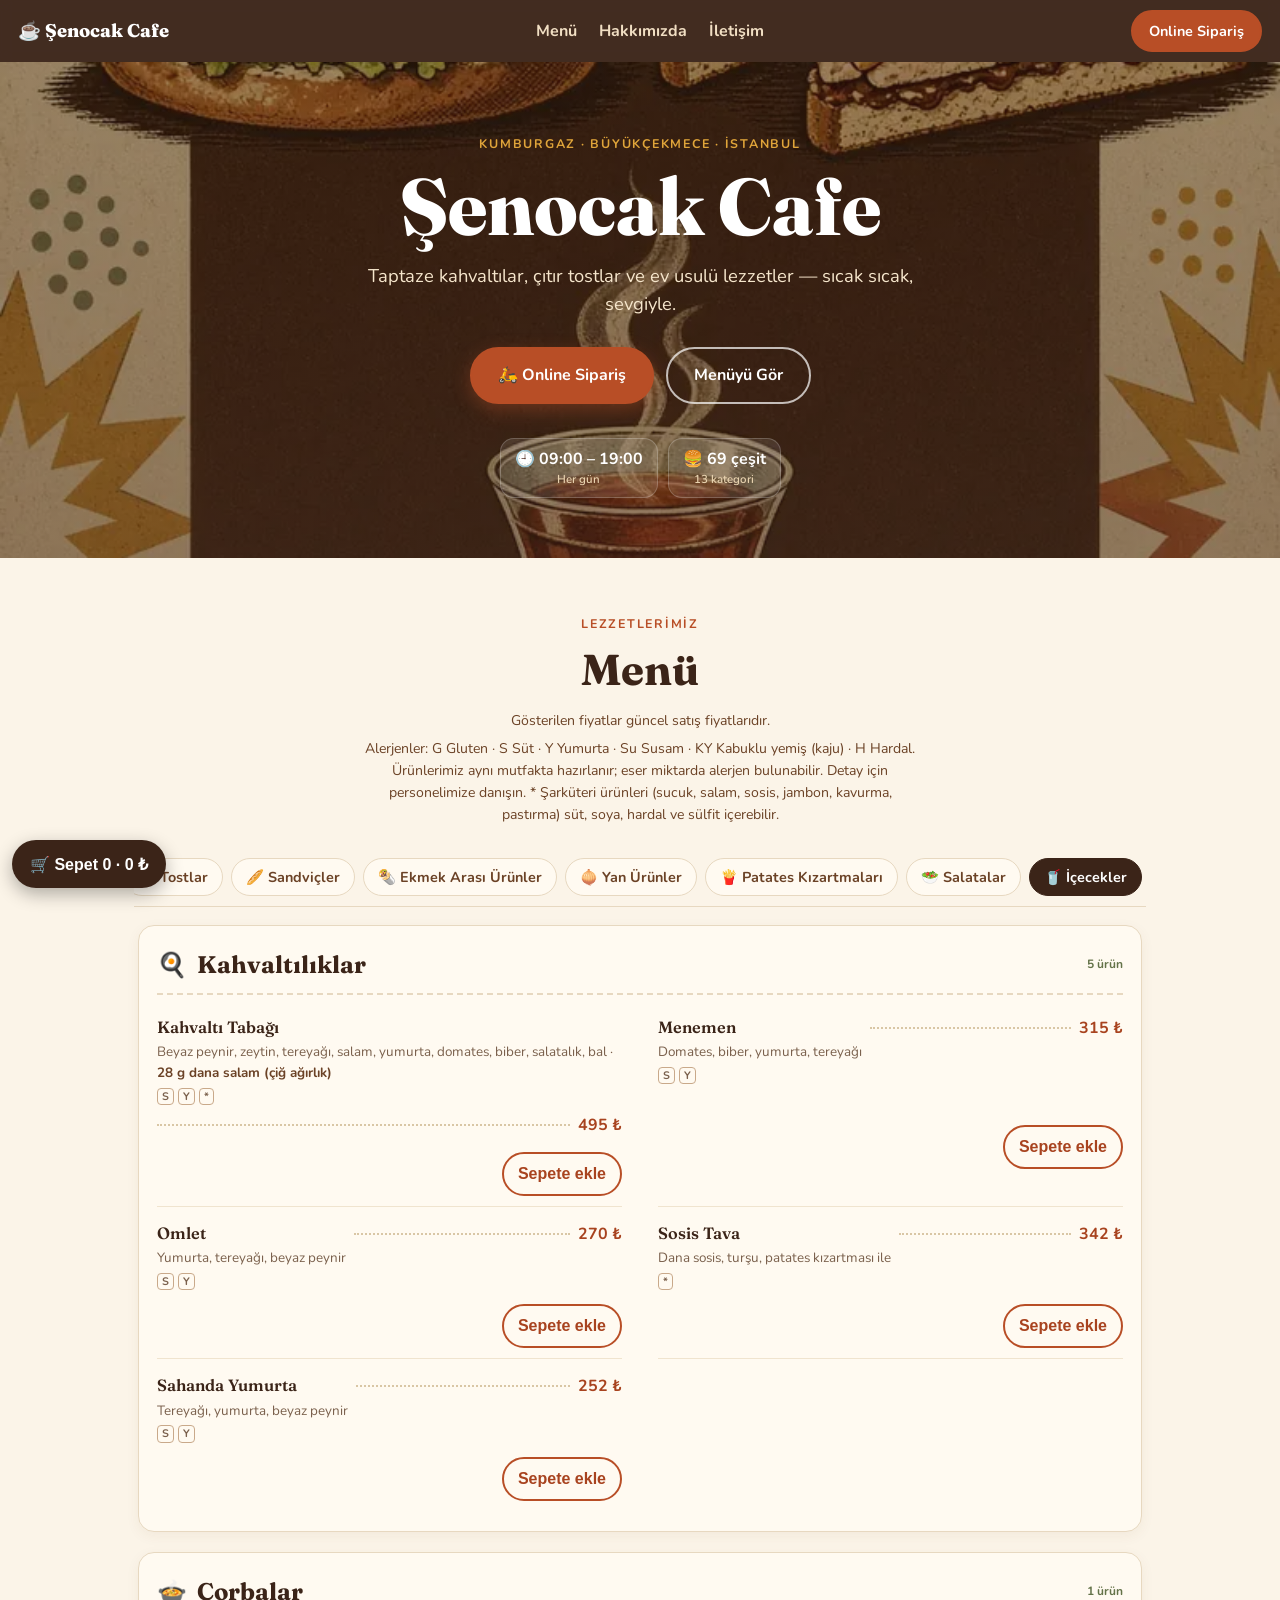
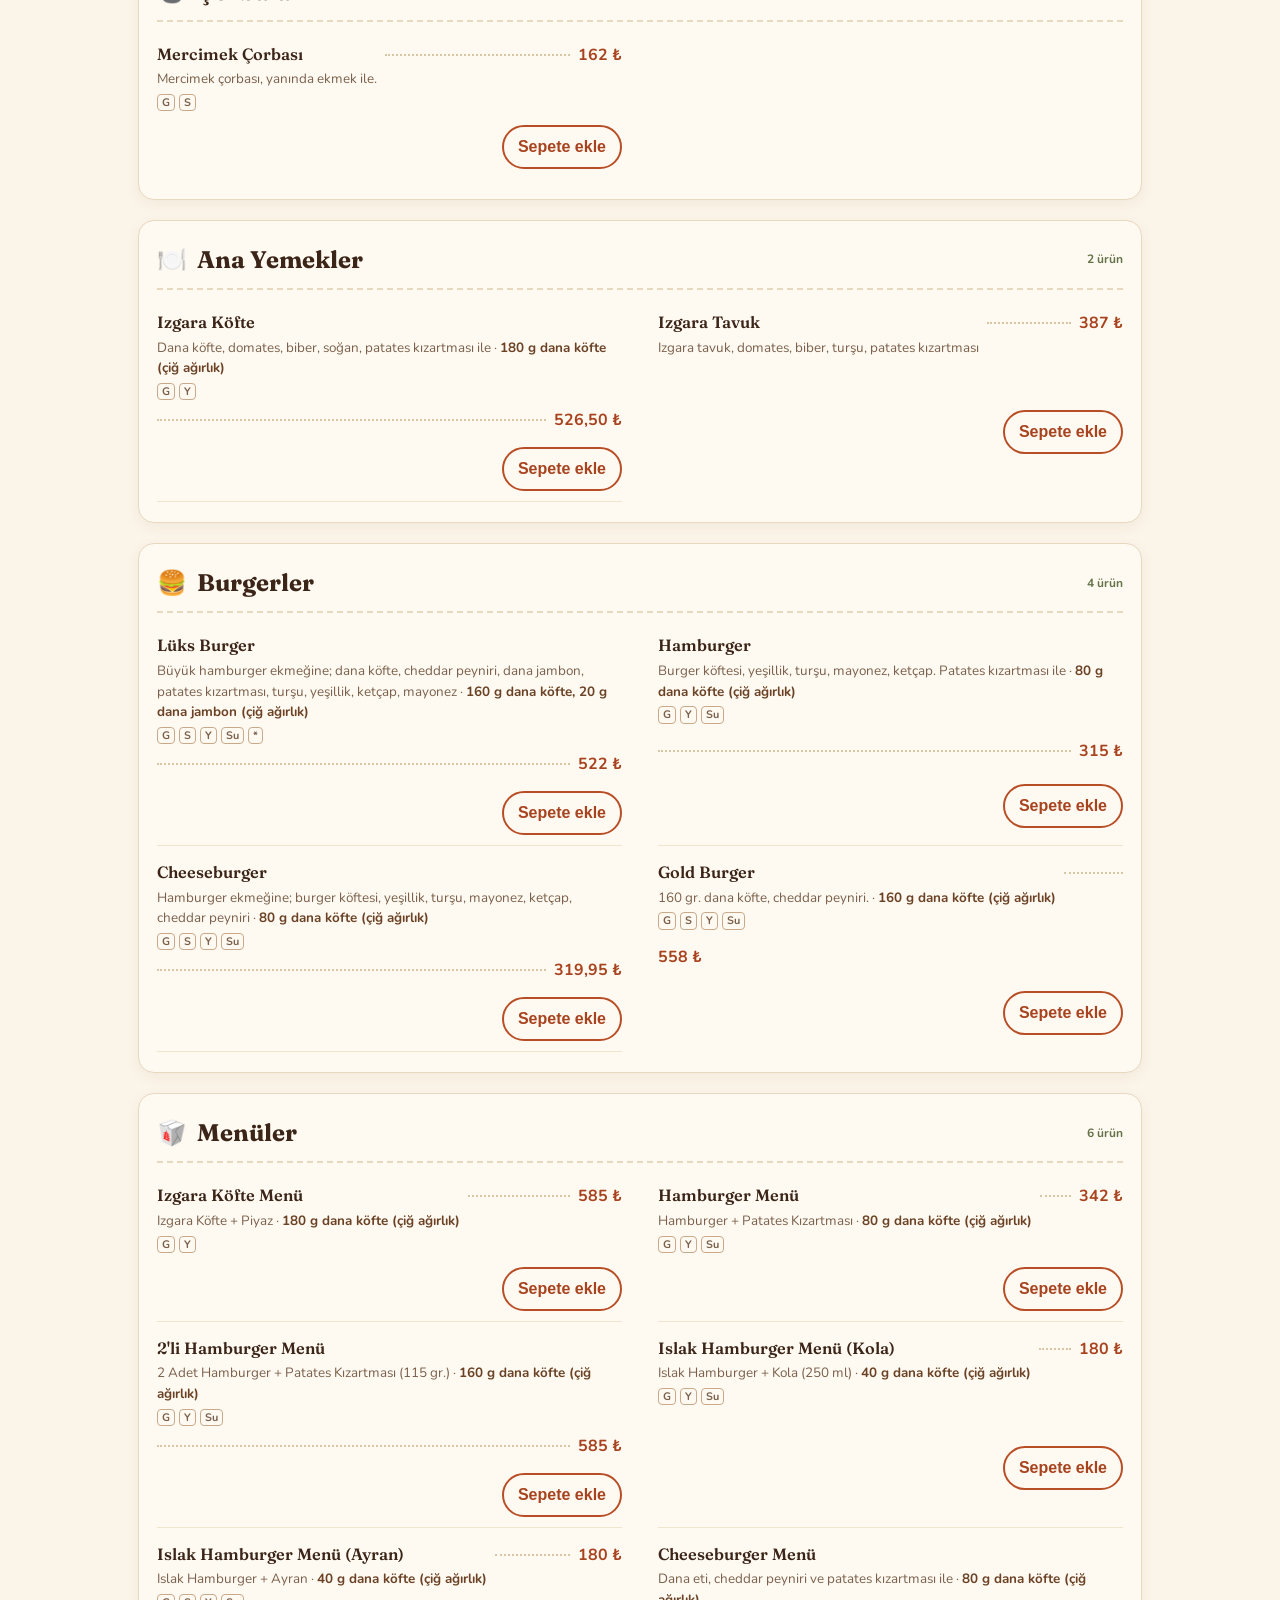
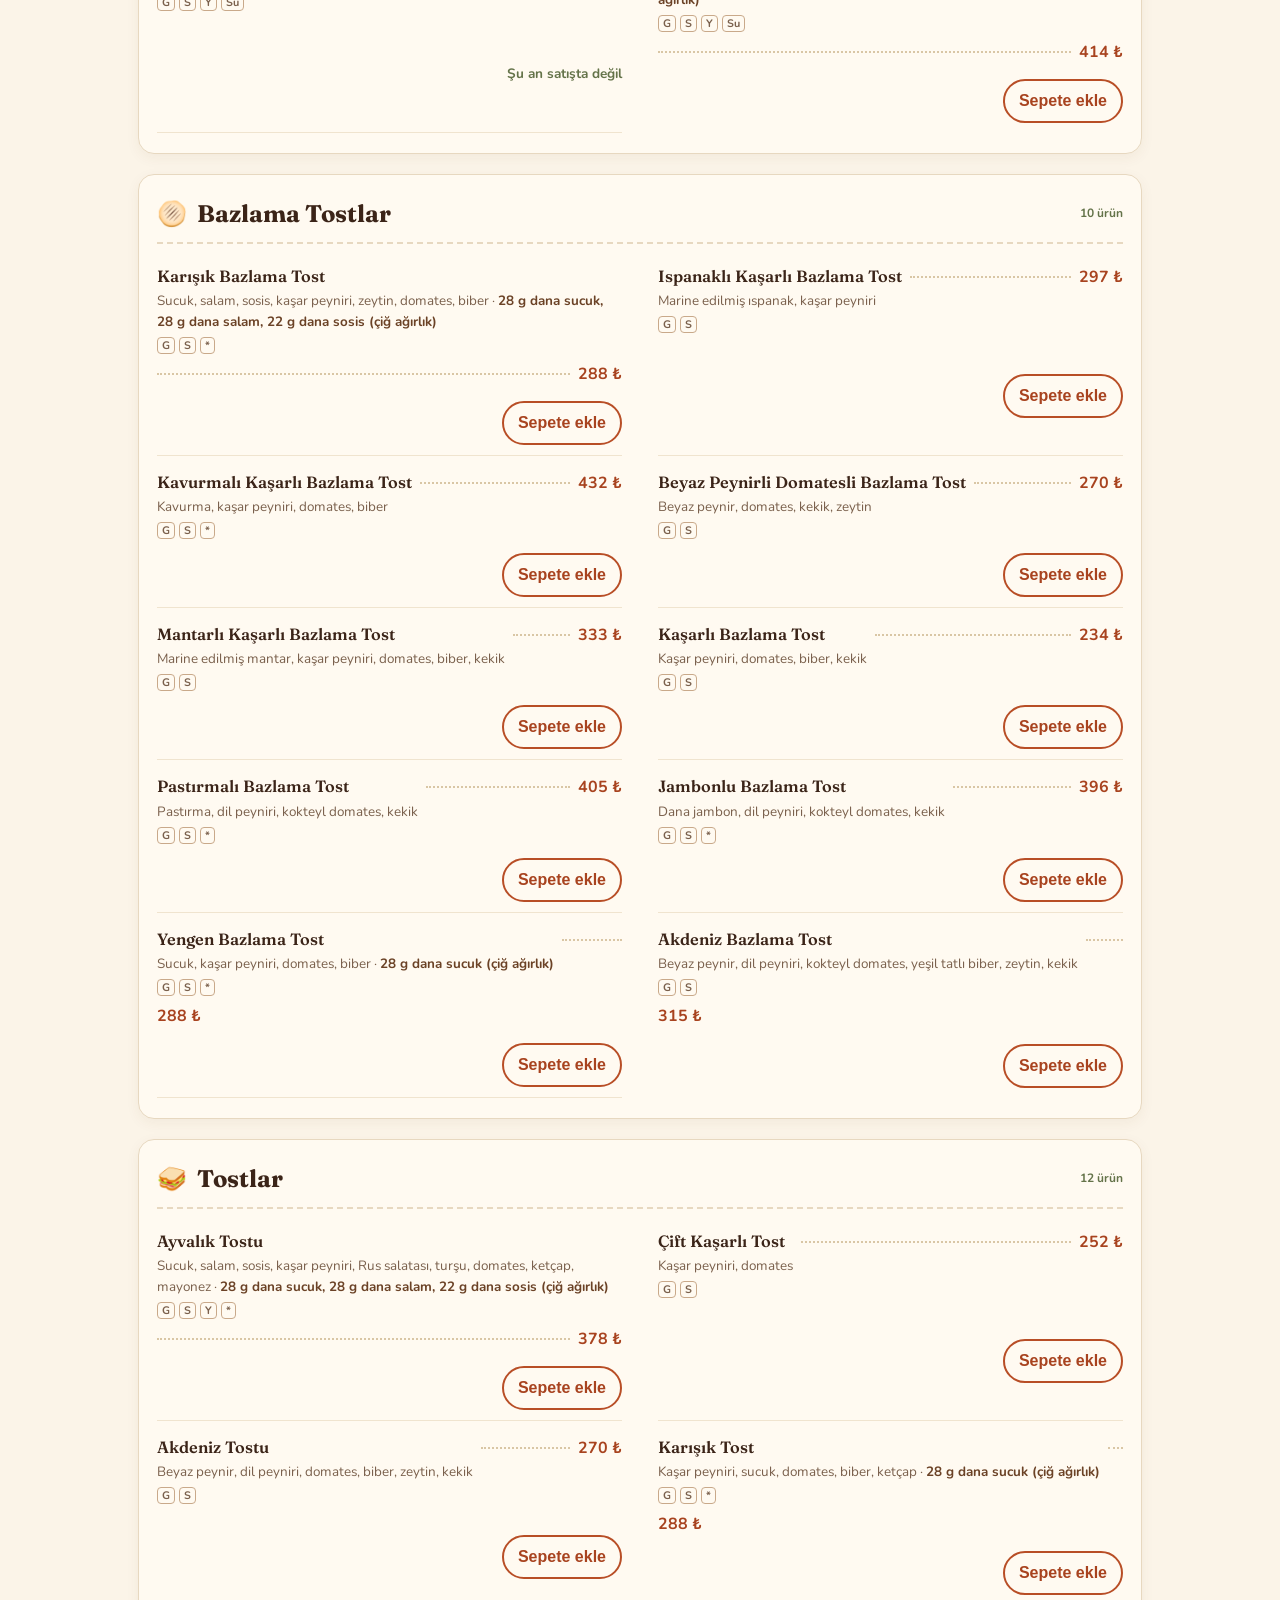
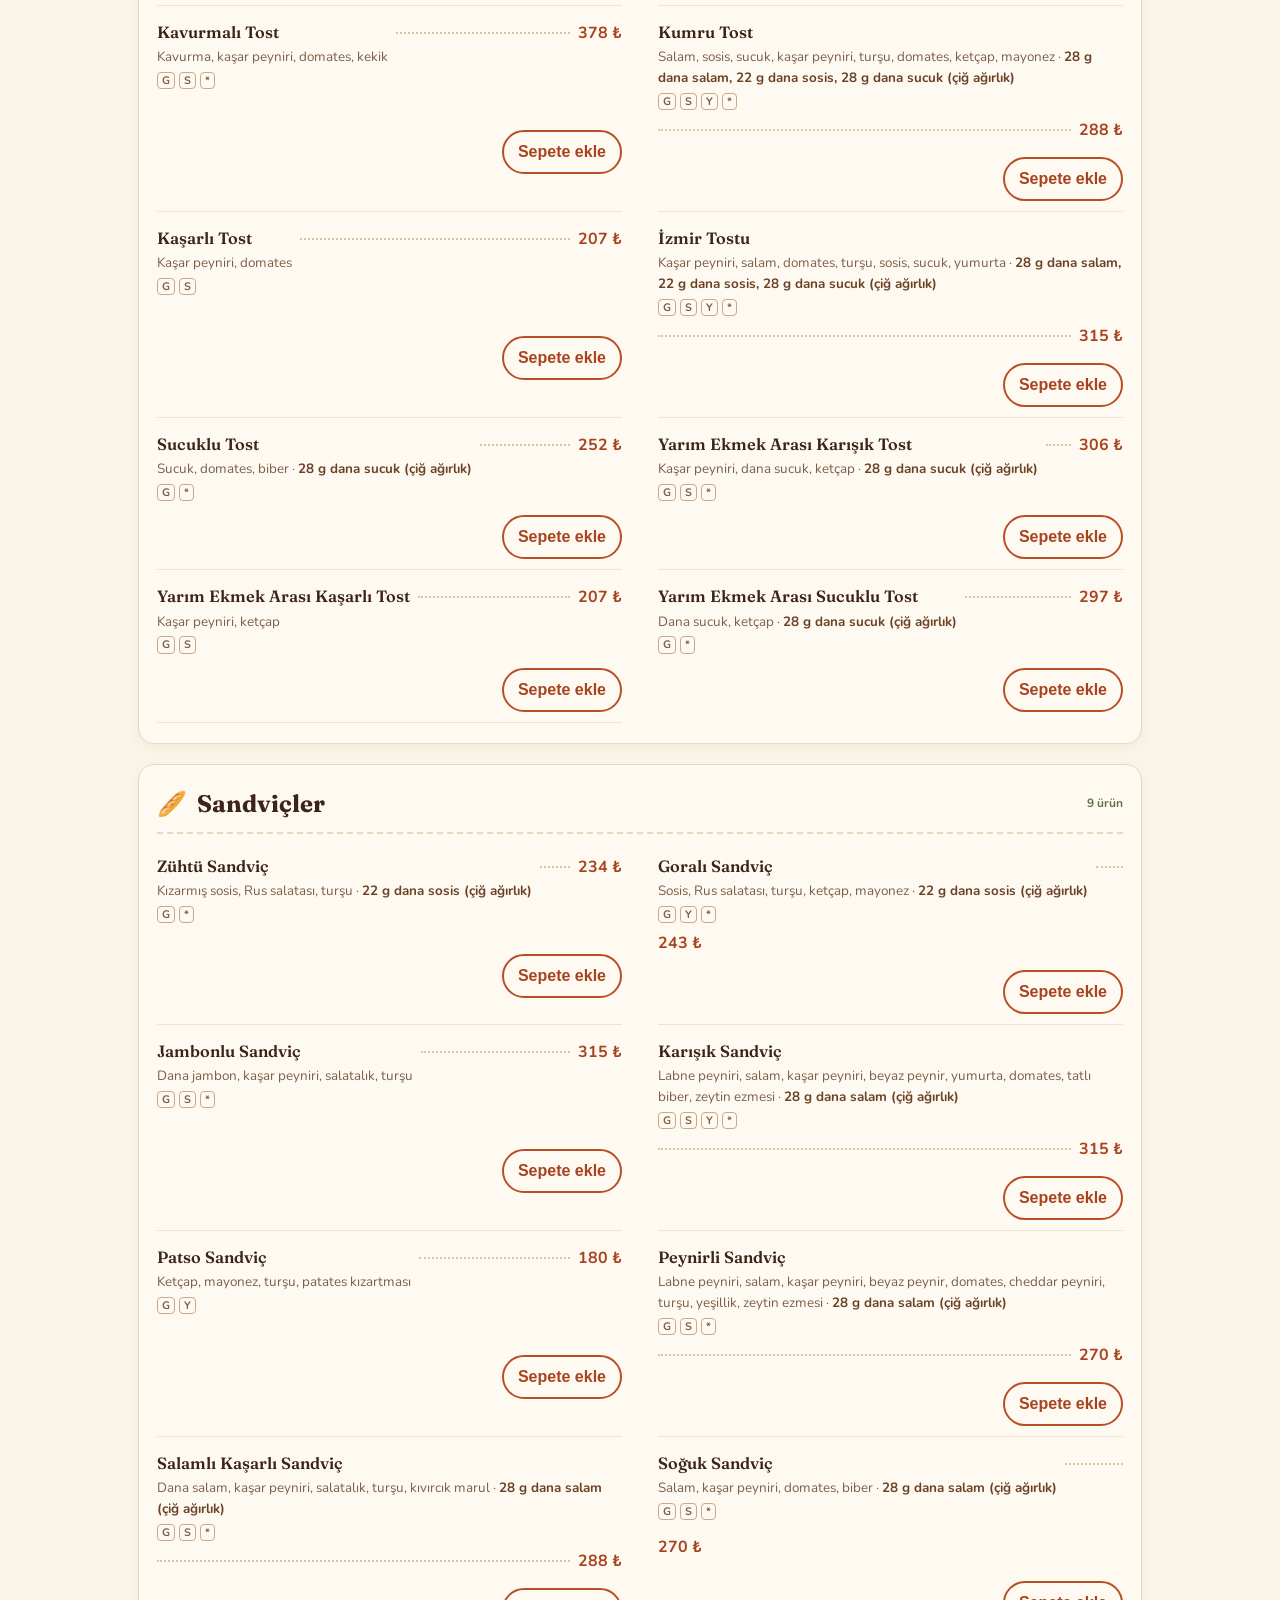
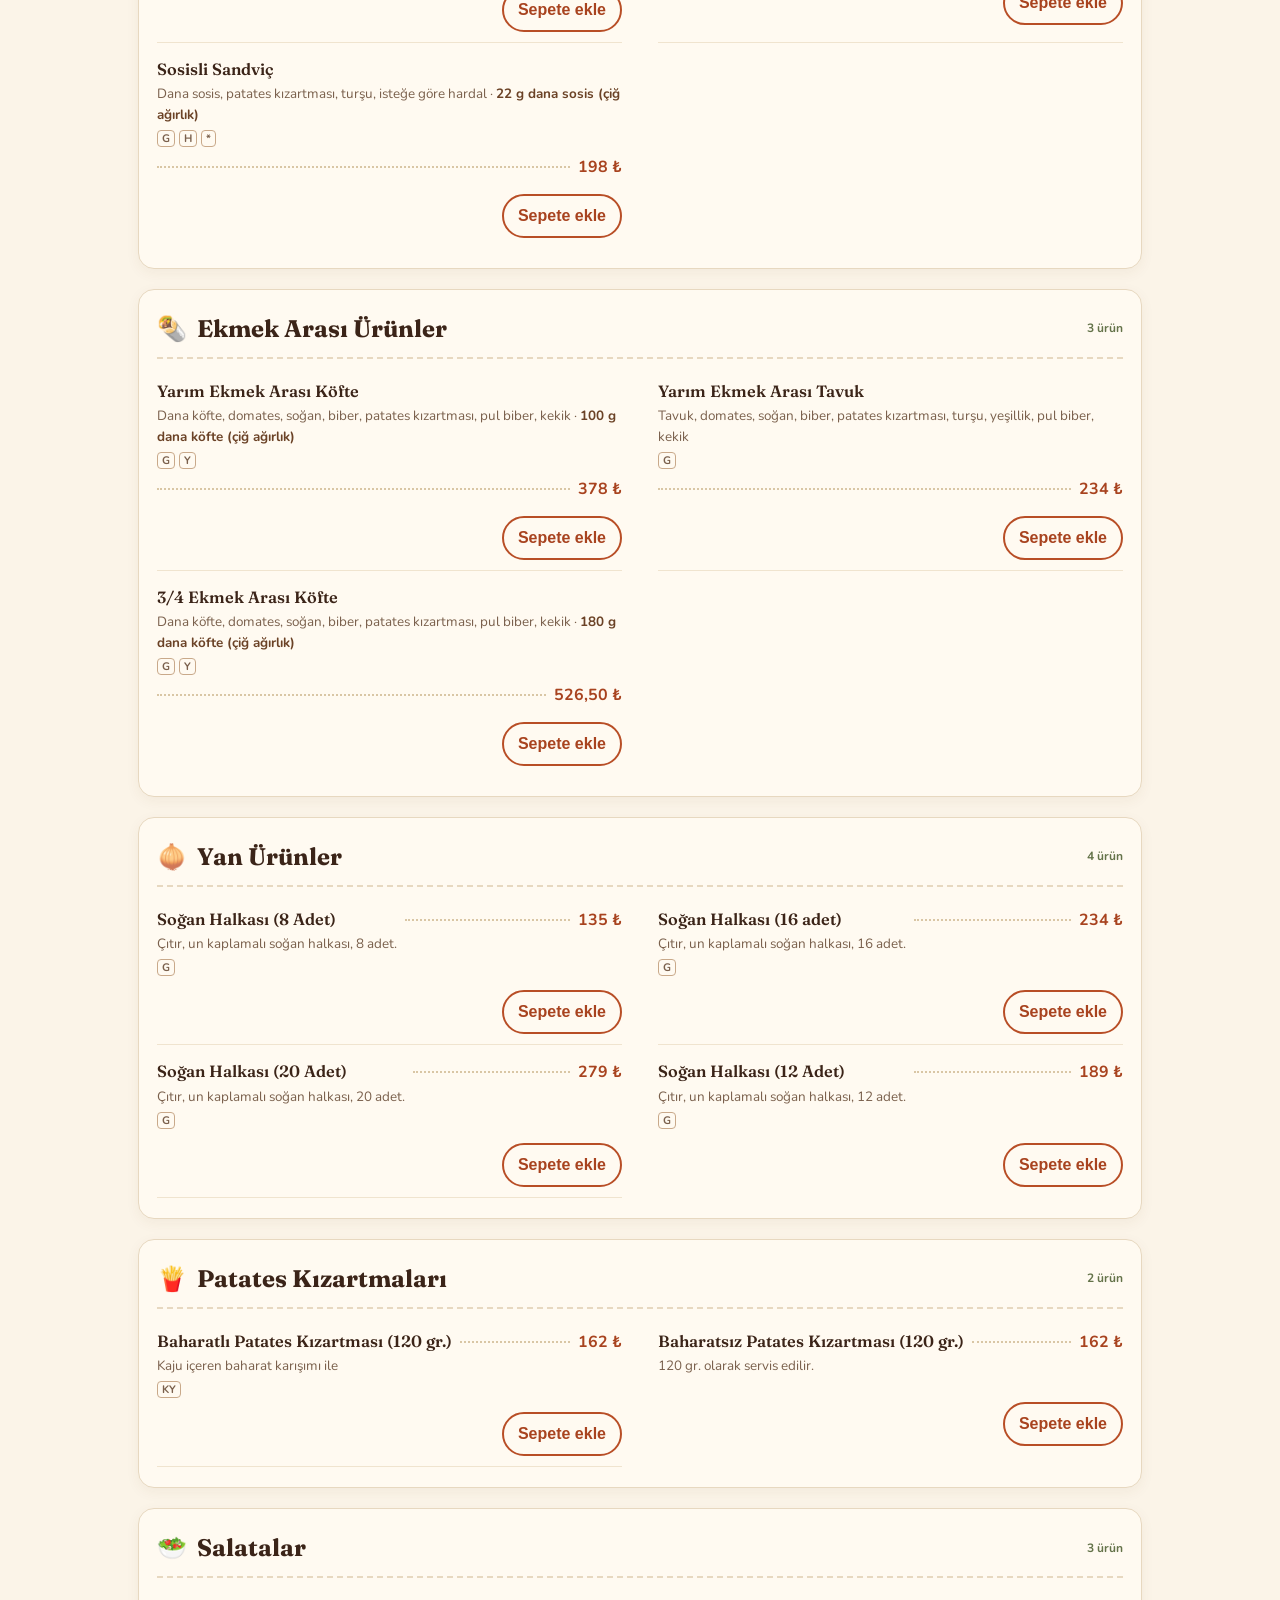
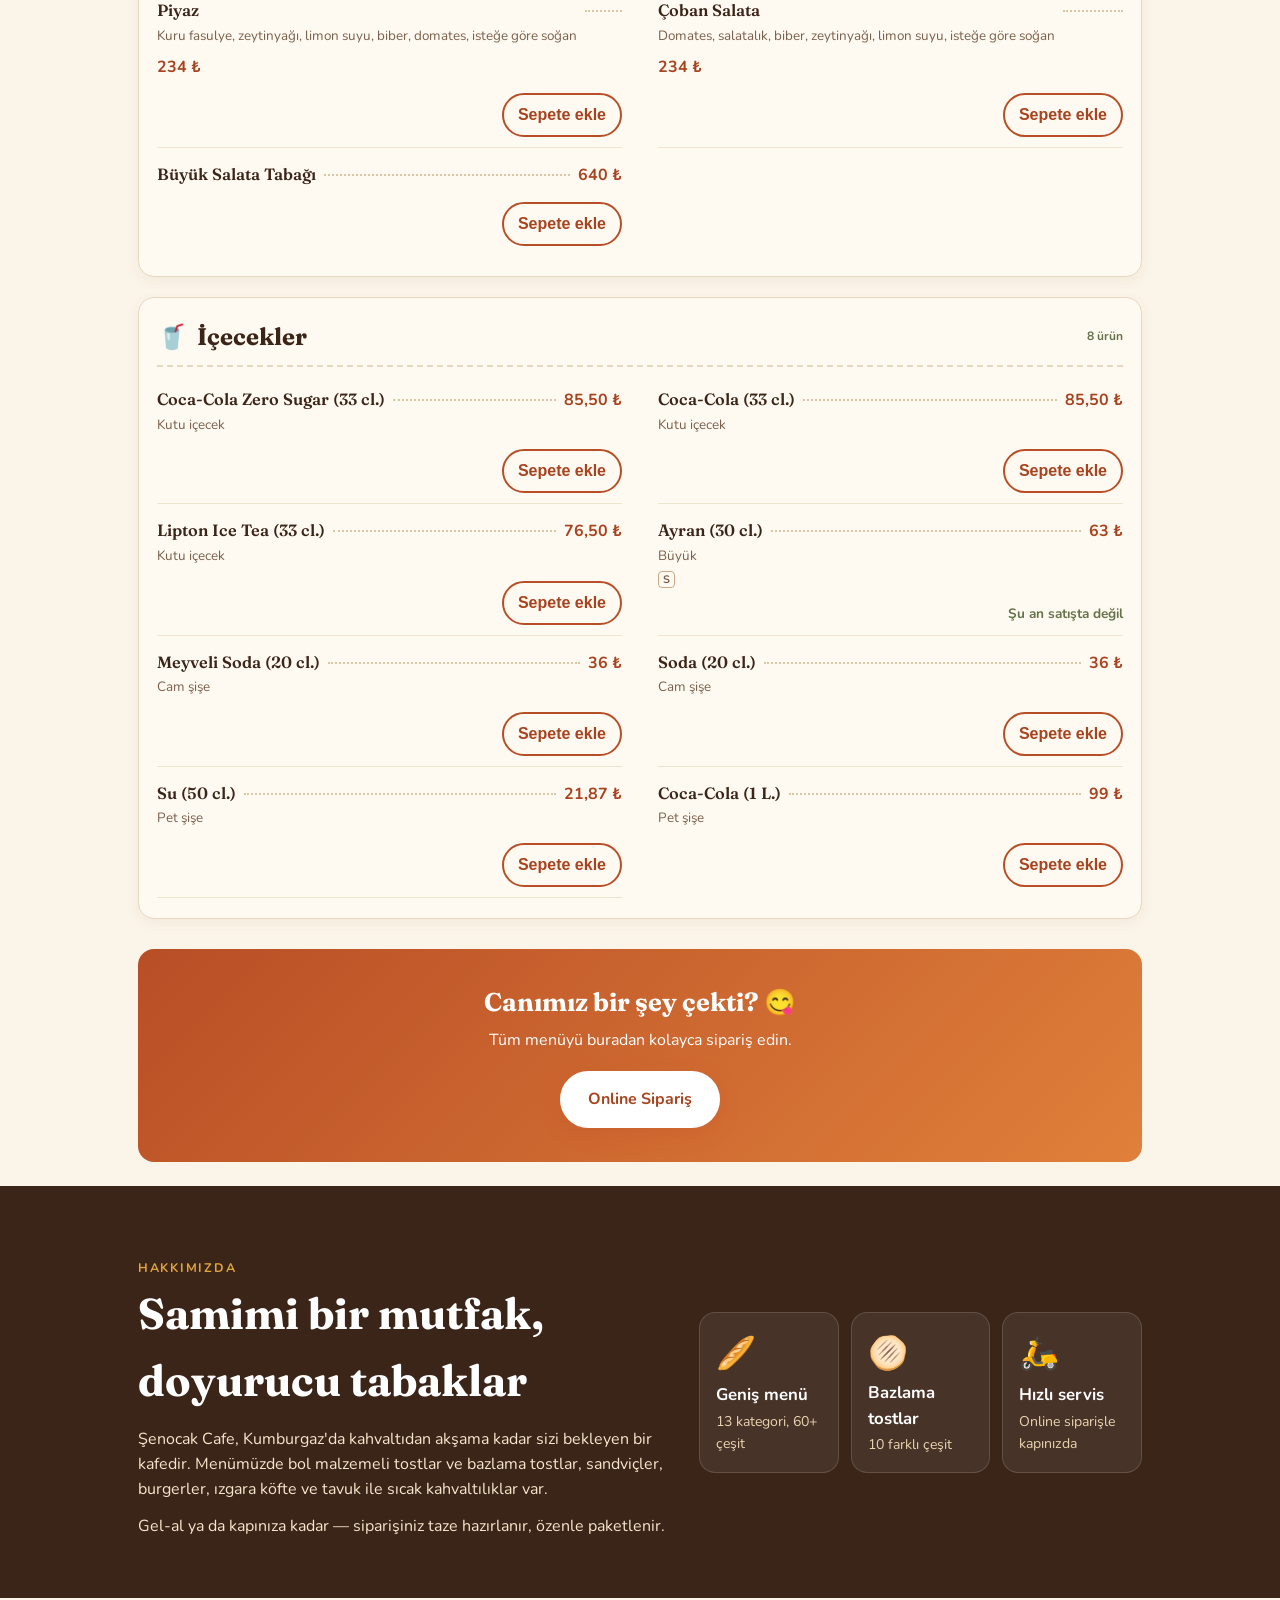
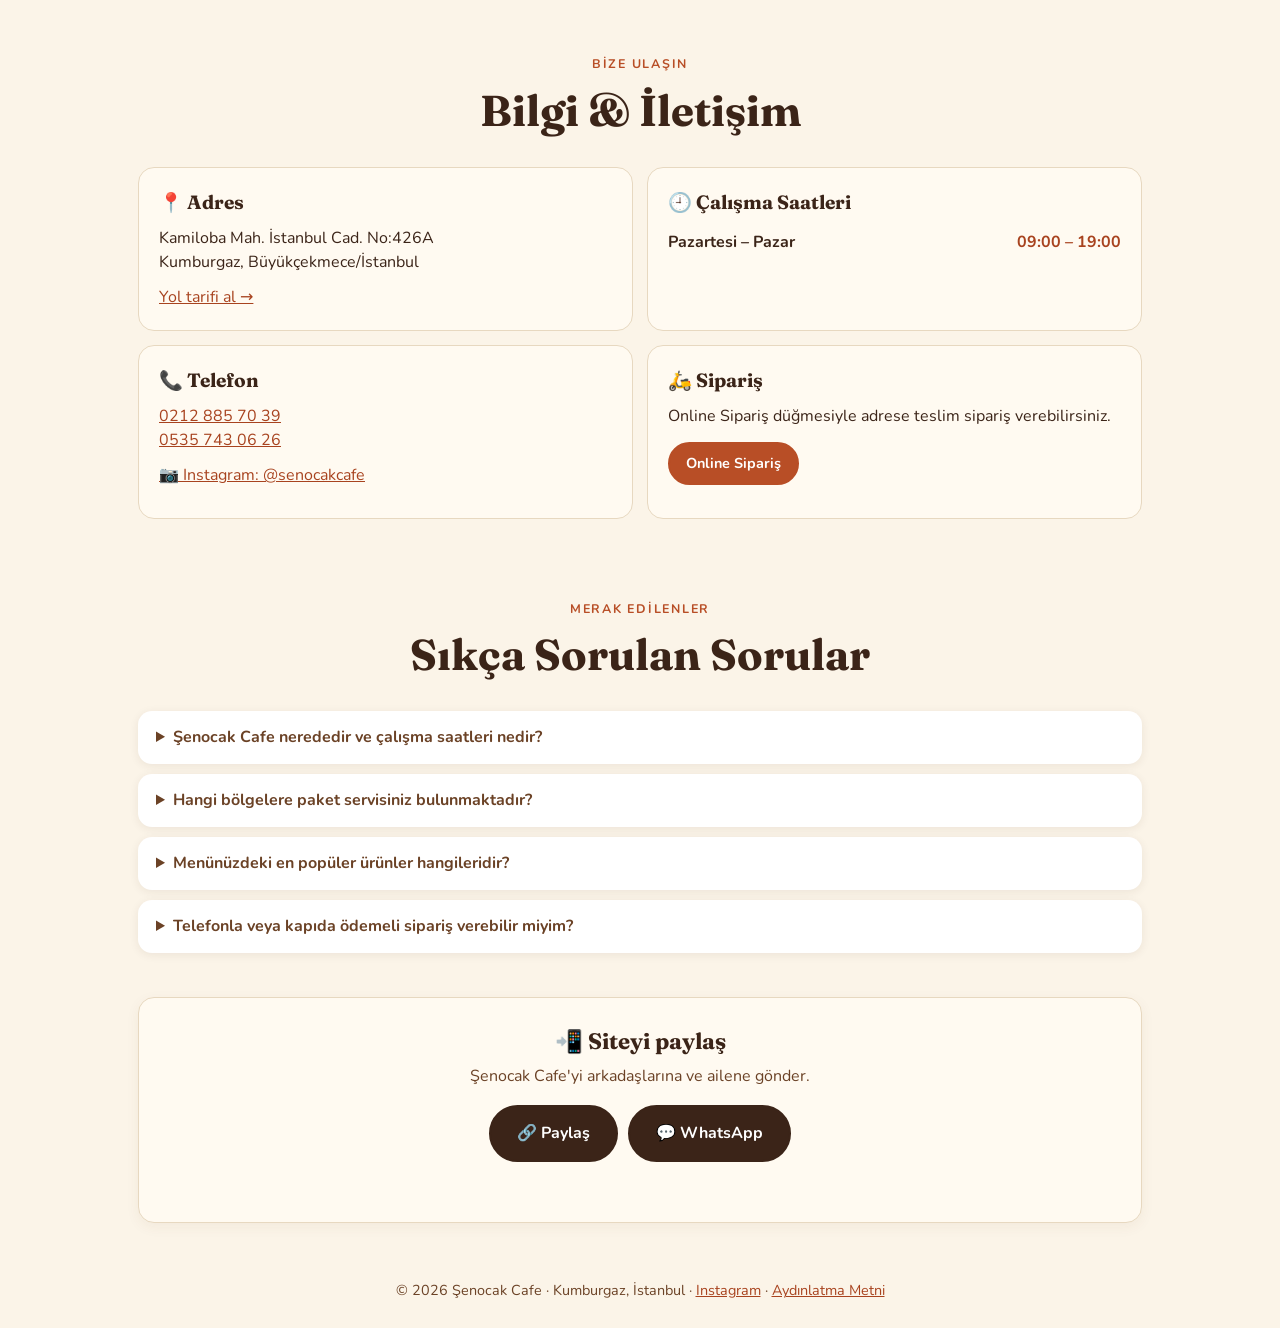
==== index.html @ b7bb3a24 "Yemeksepeti puan rozeti ve sameAs linki kaldırıldı; fiyat notu platformsuz" ====
<!DOCTYPE html>
<html lang="tr">
<head>
<meta charset="UTF-8">
<meta name="viewport" content="width=device-width, initial-scale=1">
<title>Şenocak Cafe Kumburgaz | Kahvaltı, Tost, Burger – Büyükçekmece Menü &amp; Online Sipariş</title>
<meta name="description" content="Kumburgaz Büyükçekmece'de Şenocak Cafe: kahvaltı tabağı, bazlama tost, sandviç, burger ve salata. Her gün 09:00–19:00 açık. Menü ve online sipariş.">
<meta name="google-site-verification" content="JYByS3zKo803KtTNzJJQ40RDBWVucSIN6p46kFi9T7c" />
<link rel="canonical" href="https://senocakcafe.com/">
<meta name="theme-color" content="#3b2418">
<meta name="robots" content="index,follow,max-image-preview:large">
<meta property="og:type" content="website">
<meta property="og:locale" content="tr_TR">
<meta property="og:site_name" content="Şenocak Cafe">
<meta property="og:title" content="Şenocak Cafe Kumburgaz | Bazlama Tost &amp; Kahvaltı">
<meta property="og:description" content="Kumburgaz'ın en lezzetli bazlama tostları, kahvaltı ve burger çeşitleri Şenocak Cafe'de!">
<meta property="og:url" content="https://senocakcafe.com/">
<meta property="og:image" content="https://senocakcafe.com/assets/og-image-retro.jpg">
<meta property="og:image:width" content="1200">
<meta property="og:image:height" content="630">
<meta property="og:image:alt" content="Şenocak Cafe • Kumburgaz">
<meta name="twitter:card" content="summary_large_image">
<meta name="twitter:image" content="https://senocakcafe.com/assets/og-image-retro.jpg">
<link rel="preload" as="image" href="assets/hero-mobil.webp?v=20261030b" media="(max-width: 700px)" fetchpriority="high">
<link rel="preload" as="image" href="assets/hero-masaustu.webp?v=20261030b" media="(min-width: 701px)" fetchpriority="high">
<link rel="icon" href="data:image/svg+xml,%3Csvg xmlns='http://www.w3.org/2000/svg' viewBox='0 0 100 100'%3E%3Ctext y='.9em' font-size='90'%3E%E2%98%95%3C/text%3E%3C/svg%3E">
<link rel="icon" type="image/png" sizes="32x32" href="assets/favicon-32.png">
<link rel="apple-touch-icon" href="assets/apple-touch-icon.png">
<script type="application/ld+json">
{
 "@context": "https://schema.org",
 "@type": "Restaurant",
 "@id": "https://senocakcafe.com",
 "name": "Şenocak Cafe",
 "url": "https://senocakcafe.com",
 "description": "Kumburgaz, Büyükçekmece'de kahvaltı, tost, sandviç, burger ve ev usulü lezzetler sunan kafe.",
 "telephone": "+902128857039",
 "priceRange": "₺₺",
 "servesCuisine": [
  "Türk Mutfağı",
  "Kahvaltı",
  "Tost",
  "Fast Food",
  "Burger"
 ],
 "address": {
  "@type": "PostalAddress",
  "streetAddress": "Kamiloba Mah. İstanbul Cad. No:426A",
  "addressLocality": "Kumburgaz, Büyükçekmece",
  "addressRegion": "İstanbul",
  "postalCode": "34530",
  "addressCountry": "TR"
 },
 "geo": {
  "@type": "GeoCoordinates",
  "latitude": 41.03898,
  "longitude": 28.430606
 },
 "openingHoursSpecification": [
  {
   "@type": "OpeningHoursSpecification",
   "dayOfWeek": [
    "Monday",
    "Tuesday",
    "Wednesday",
    "Thursday",
    "Friday",
    "Saturday",
    "Sunday"
   ],
   "opens": "09:00",
   "closes": "19:00"
  }
 ],
 "hasMenu": "https://senocakcafe.com/#menu",
 "acceptsReservations": false,
 "currenciesAccepted": "TRY",
 "sameAs": [
  "https://www.instagram.com/senocakcafe/",
  "https://www.google.com/maps?cid=5392134513726751997"
 ],
 "potentialAction": {
  "@type": "OrderAction",
  "target": {
   "@type": "EntryPoint",
   "urlTemplate": "https://senocakcafe.com/#sepet",
   "actionPlatform": [
    "http://schema.org/DesktopWebPlatform",
    "http://schema.org/MobileWebPlatform"
   ]
  },
  "deliveryMethod": [
   "http://purl.org/goodrelations/v1#DeliveryModeOwnFleet"
  ]
 }
}
</script>
<script type="application/ld+json">
{
 "@context": "https://schema.org",
 "@type": "FAQPage",
 "mainEntity": [
  {
   "@type": "Question",
   "name": "Şenocak Cafe nerededir ve çalışma saatleri nedir?",
   "acceptedAnswer": {
    "@type": "Answer",
    "text": "Kafemiz Kamiloba Mah. İstanbul Cad. No:426A, Kumburgaz, Büyükçekmece/İstanbul adresinde yer almaktadır. Haftanın 7 günü 09:00 – 19:00 saatleri arasında hizmet vermekteyiz."
   }
  },
  {
   "@type": "Question",
   "name": "Hangi bölgelere paket servisiniz bulunmaktadır?",
   "acceptedAnswer": {
    "@type": "Answer",
    "text": "Kumburgaz ve yakın çevresindeki mahallelere paket servisimiz mevcuttur. Dilerseniz Yemeksepeti, Trendyol GO ve Migros Yemek üzerinden online sipariş verebilir ya da doğrudan telefon hatlarımız üzerinden bizimle iletişime geçebilirsiniz."
   }
  },
  {
   "@type": "Question",
   "name": "Menünüzdeki en popüler ürünler hangileridir?",
   "acceptedAnswer": {
    "@type": "Answer",
    "text": "Misafirlerimiz özellikle bol kaşarlı ve sucuklu Karışık Bazlama Tostumuzu, ızgara ürünlerimizi ve doyurucu Hamburger Menülerimizi oldukça beğenmektedir."
   }
  },
  {
   "@type": "Question",
   "name": "Telefonla veya kapıda ödemeli sipariş verebilir miyim?",
   "acceptedAnswer": {
    "@type": "Answer",
    "text": "Evet, 0212 885 70 39 veya 0535 743 06 26 numaralı hatlarımızdan bizi arayarak doğrudan sipariş oluşturabilir, gel-al seçeneğinden faydalanabilirsiniz."
   }
  }
 ]
}
</script>
<link rel="preload" href="assets/fonts/nunito-latin.woff2" as="font" type="font/woff2" crossorigin>
<link rel="preload" href="assets/fonts/fraunces-latin.woff2" as="font" type="font/woff2" crossorigin>
<style>
@font-face{font-family:'Fraunces';font-style:normal;font-weight:600 800;font-display:swap;src:url(assets/fonts/fraunces-latin-ext.woff2) format('woff2');unicode-range:U+0100-02BA, U+02BD-02C5, U+02C7-02CC, U+02CE-02D7, U+02DD-02FF, U+0304, U+0308, U+0329, U+1D00-1DBF, U+1E00-1E9F, U+1EF2-1EFF, U+2020, U+20A0-20AB, U+20AD-20C4, U+2113, U+2C60-2C7F, U+A720-A7FF}
@font-face{font-family:'Fraunces';font-style:normal;font-weight:600 800;font-display:swap;src:url(assets/fonts/fraunces-latin.woff2) format('woff2');unicode-range:U+0000-00FF, U+0131, U+0152-0153, U+02BB-02BC, U+02C6, U+02DA, U+02DC, U+0304, U+0308, U+0329, U+2000-206F, U+20AC, U+2122, U+2191, U+2193, U+2212, U+2215, U+FEFF, U+FFFD}
@font-face{font-family:'Nunito';font-style:normal;font-weight:400 700;font-display:swap;src:url(assets/fonts/nunito-latin-ext.woff2) format('woff2');unicode-range:U+0100-02BA, U+02BD-02C5, U+02C7-02CC, U+02CE-02D7, U+02DD-02FF, U+0304, U+0308, U+0329, U+1D00-1DBF, U+1E00-1E9F, U+1EF2-1EFF, U+2020, U+20A0-20AB, U+20AD-20C4, U+2113, U+2C60-2C7F, U+A720-A7FF}
@font-face{font-family:'Nunito';font-style:normal;font-weight:400 700;font-display:swap;src:url(assets/fonts/nunito-latin.woff2) format('woff2');unicode-range:U+0000-00FF, U+0131, U+0152-0153, U+02BB-02BC, U+02C6, U+02DA, U+02DC, U+0304, U+0308, U+0329, U+2000-206F, U+20AC, U+2122, U+2191, U+2193, U+2212, U+2215, U+FEFF, U+FFFD}
</style>
<link rel="stylesheet" href="style.css?v=20261023a">
<link rel="stylesheet" href="sepet.css?v=20261102a">
</head>
<body>
<header class="topbar" id="top">
  <a class="brand" href="#top">☕ Şenocak Cafe</a>
  <nav class="links"><a href="#menu">Menü</a><a href="#hakkimizda">Hakkımızda</a><a href="#iletisim">İletişim</a></nav>
  <a class="btn btn-sm" href="#sepet" data-sepet-ac aria-controls="spDrawer">Online Sipariş</a>
</header>

<section class="hero">
  <picture>
    <source media="(max-width: 700px)" srcset="assets/hero-mobil.webp?v=20261030b" width="800" height="1000">
    <img class="hero-bg" src="assets/hero-masaustu.webp?v=20261030b" width="1920" height="1080" alt="" fetchpriority="high">
  </picture>
  <div class="hero-shade" style="position:absolute;inset:0;z-index:1" aria-hidden="true"></div>
  <div class="hero-inner">
    <p class="eyebrow">Kumburgaz · Büyükçekmece · İstanbul</p>
    <h1>Şenocak Cafe</h1>
    <p class="tagline">Taptaze kahvaltılar, çıtır tostlar ve ev usulü lezzetler — sıcak sıcak, sevgiyle.</p>
    <div class="cta">
      <a class="btn" href="#sepet" data-sepet-ac aria-controls="spDrawer">🛵 Online Sipariş</a>
      <a class="btn btn-ghost" href="#menu">Menüyü Gör</a>
    </div>
    <ul class="badges">
      <li>🕘 09:00 – 19:00 <small>Her gün</small></li>
      <li>🍔 69 çeşit <small>13 kategori</small></li>
    </ul>
  </div>
  <div class="deco" aria-hidden="true"><span>🥪</span><span>🍳</span><span>🍔</span><span>🫓</span><span>🍟</span></div>
</section>

<main>
<section id="menu" class="wrap">
  <div class="sec-head"><p class="eyebrow">Lezzetlerimiz</p><h2>Menü</h2>
  <p class="note">Gösterilen fiyatlar güncel satış fiyatlarıdır.</p>
  <p class="note alg-legend">Alerjenler: G Gluten · S Süt · Y Yumurta · Su Susam · KY Kabuklu yemiş (kaju) · H Hardal. Ürünlerimiz aynı mutfakta hazırlanır; eser miktarda alerjen bulunabilir. Detay için personelimize danışın. * Şarküteri ürünleri (sucuk, salam, sosis, jambon, kavurma, pastırma) süt, soya, hardal ve sülfit içerebilir.</p></div>
  <nav class="catnav" id="catnav" aria-label="Menü kategorileri">
<a href="#kahvaltiliklar">🍳 Kahvaltılıklar</a>
<a href="#corbalar">🍲 Çorbalar</a>
<a href="#ana-yemekler">🍽️ Ana Yemekler</a>
<a href="#burgerler">🍔 Burgerler</a>
<a href="#menuler">🥡 Menüler</a>
<a href="#bazlama-tostlar">🫓 Bazlama Tostlar</a>
<a href="#tostlar">🥪 Tostlar</a>
<a href="#sandvicler">🥖 Sandviçler</a>
<a href="#ekmek-arasi-urunler">🌯 Ekmek Arası Ürünler</a>
<a href="#yan-urunler">🧅 Yan Ürünler</a>
<a href="#patates-kizartmalari">🍟 Patates Kızartmaları</a>
<a href="#salatalar">🥗 Salatalar</a>
<a href="#icecekler">🥤 İçecekler</a>
  </nav>
<section class="cat" id="kahvaltiliklar"><h3><span>🍳</span> Kahvaltılıklar<small>5 ürün</small></h3><ul class="items">
<li><div class="it"><h4>Kahvaltı Tabağı</h4><p>Beyaz peynir, zeytin, tereyağı, salam, yumurta, domates, biber, salatalık, bal · <b class="gram">28 g dana salam (çiğ ağırlık)</b></p><span class="alg" aria-label="Alerjenler: Süt, Yumurta"><abbr title="Süt">S</abbr><abbr title="Yumurta">Y</abbr><abbr title="Şarküteri ürünü: süt, soya, hardal ve sülfit içerebilir">*</abbr></span></div><span class="dots"></span><span class="price">495 ₺</span></li>
<li><div class="it"><h4>Menemen</h4><p>Domates, biber, yumurta, tereyağı</p><span class="alg" aria-label="Alerjenler: Süt, Yumurta"><abbr title="Süt">S</abbr><abbr title="Yumurta">Y</abbr></span></div><span class="dots"></span><span class="price">315 ₺</span></li>
<li><div class="it"><h4>Omlet</h4><p>Yumurta, tereyağı, beyaz peynir</p><span class="alg" aria-label="Alerjenler: Süt, Yumurta"><abbr title="Süt">S</abbr><abbr title="Yumurta">Y</abbr></span></div><span class="dots"></span><span class="price">270 ₺</span></li>
<li><div class="it"><h4>Sosis Tava</h4><p>Dana sosis, turşu, patates kızartması ile</p><span class="alg" aria-label="Şarküteri ürünü"><abbr title="Şarküteri ürünü: süt, soya, hardal ve sülfit içerebilir">*</abbr></span></div><span class="dots"></span><span class="price">342 ₺</span></li>
<li><div class="it"><h4>Sahanda Yumurta</h4><p>Tereyağı, yumurta, beyaz peynir</p><span class="alg" aria-label="Alerjenler: Süt, Yumurta"><abbr title="Süt">S</abbr><abbr title="Yumurta">Y</abbr></span></div><span class="dots"></span><span class="price">252 ₺</span></li>
</ul></section>
<section class="cat" id="corbalar"><h3><span>🍲</span> Çorbalar<small>1 ürün</small></h3><ul class="items">
<li><div class="it"><h4>Mercimek Çorbası</h4><p>Mercimek çorbası, yanında ekmek ile.</p><span class="alg" aria-label="Alerjenler: Gluten, Süt"><abbr title="Gluten">G</abbr><abbr title="Süt">S</abbr></span></div><span class="dots"></span><span class="price">162 ₺</span></li>
</ul></section>
<section class="cat" id="ana-yemekler"><h3><span>🍽️</span> Ana Yemekler<small>2 ürün</small></h3><ul class="items">
<li><div class="it"><h4>Izgara Köfte</h4><p>Dana köfte, domates, biber, soğan, patates kızartması ile · <b class="gram">180 g dana köfte (çiğ ağırlık)</b></p><span class="alg" aria-label="Alerjenler: Gluten, Yumurta"><abbr title="Gluten">G</abbr><abbr title="Yumurta">Y</abbr></span></div><span class="dots"></span><span class="price">526,50 ₺</span></li>
<li><div class="it"><h4>Izgara Tavuk</h4><p>Izgara tavuk, domates, biber, turşu, patates kızartması</p></div><span class="dots"></span><span class="price">387 ₺</span></li>
</ul></section>
<section class="cat" id="burgerler"><h3><span>🍔</span> Burgerler<small>4 ürün</small></h3><ul class="items">
<li><div class="it"><h4>Lüks Burger</h4><p>Büyük hamburger ekmeğine; dana köfte, cheddar peyniri, dana jambon, patates kızartması, turşu, yeşillik, ketçap, mayonez · <b class="gram">160 g dana köfte, 20 g dana jambon (çiğ ağırlık)</b></p><span class="alg" aria-label="Alerjenler: Gluten, Süt, Yumurta, Susam"><abbr title="Gluten">G</abbr><abbr title="Süt">S</abbr><abbr title="Yumurta">Y</abbr><abbr title="Susam">Su</abbr><abbr title="Şarküteri ürünü: süt, soya, hardal ve sülfit içerebilir">*</abbr></span></div><span class="dots"></span><span class="price">522 ₺</span></li>
<li><div class="it"><h4>Hamburger</h4><p>Burger köftesi, yeşillik, turşu, mayonez, ketçap. Patates kızartması ile · <b class="gram">80 g dana köfte (çiğ ağırlık)</b></p><span class="alg" aria-label="Alerjenler: Gluten, Yumurta, Susam"><abbr title="Gluten">G</abbr><abbr title="Yumurta">Y</abbr><abbr title="Susam">Su</abbr></span></div><span class="dots"></span><span class="price">315 ₺</span></li>
<li><div class="it"><h4>Cheeseburger</h4><p>Hamburger ekmeğine; burger köftesi, yeşillik, turşu, mayonez, ketçap, cheddar peyniri · <b class="gram">80 g dana köfte (çiğ ağırlık)</b></p><span class="alg" aria-label="Alerjenler: Gluten, Süt, Yumurta, Susam"><abbr title="Gluten">G</abbr><abbr title="Süt">S</abbr><abbr title="Yumurta">Y</abbr><abbr title="Susam">Su</abbr></span></div><span class="dots"></span><span class="price">319,95 ₺</span></li>
<li><div class="it"><h4>Gold Burger</h4><p>160 gr. dana köfte, cheddar peyniri. · <b class="gram">160 g dana köfte (çiğ ağırlık)</b></p><span class="alg" aria-label="Alerjenler: Gluten, Süt, Yumurta, Susam"><abbr title="Gluten">G</abbr><abbr title="Süt">S</abbr><abbr title="Yumurta">Y</abbr><abbr title="Susam">Su</abbr></span></div><span class="dots"></span><span class="price">558 ₺</span></li>
</ul></section>
<section class="cat" id="menuler"><h3><span>🥡</span> Menüler<small>6 ürün</small></h3><ul class="items">
<li><div class="it"><h4>Izgara Köfte Menü</h4><p>Izgara Köfte + Piyaz · <b class="gram">180 g dana köfte (çiğ ağırlık)</b></p><span class="alg" aria-label="Alerjenler: Gluten, Yumurta"><abbr title="Gluten">G</abbr><abbr title="Yumurta">Y</abbr></span></div><span class="dots"></span><span class="price">585 ₺</span></li>
<li><div class="it"><h4>Hamburger Menü</h4><p>Hamburger + Patates Kızartması · <b class="gram">80 g dana köfte (çiğ ağırlık)</b></p><span class="alg" aria-label="Alerjenler: Gluten, Yumurta, Susam"><abbr title="Gluten">G</abbr><abbr title="Yumurta">Y</abbr><abbr title="Susam">Su</abbr></span></div><span class="dots"></span><span class="price">342 ₺</span></li>
<li><div class="it"><h4>2&#x27;li Hamburger Menü</h4><p>2 Adet Hamburger + Patates Kızartması (115 gr.) · <b class="gram">160 g dana köfte (çiğ ağırlık)</b></p><span class="alg" aria-label="Alerjenler: Gluten, Yumurta, Susam"><abbr title="Gluten">G</abbr><abbr title="Yumurta">Y</abbr><abbr title="Susam">Su</abbr></span></div><span class="dots"></span><span class="price">585 ₺</span></li>
<li><div class="it"><h4>Islak Hamburger Menü (Kola)</h4><p>Islak Hamburger + Kola (250 ml) · <b class="gram">40 g dana köfte (çiğ ağırlık)</b></p><span class="alg" aria-label="Alerjenler: Gluten, Yumurta, Susam"><abbr title="Gluten">G</abbr><abbr title="Yumurta">Y</abbr><abbr title="Susam">Su</abbr></span></div><span class="dots"></span><span class="price">180 ₺</span></li>
<li><div class="it"><h4>Islak Hamburger Menü (Ayran)</h4><p>Islak Hamburger + Ayran · <b class="gram">40 g dana köfte (çiğ ağırlık)</b></p><span class="alg" aria-label="Alerjenler: Gluten, Süt, Yumurta, Susam"><abbr title="Gluten">G</abbr><abbr title="Süt">S</abbr><abbr title="Yumurta">Y</abbr><abbr title="Susam">Su</abbr></span></div><span class="dots"></span><span class="price">180 ₺</span></li>
<li><div class="it"><h4>Cheeseburger Menü</h4><p>Dana eti, cheddar peyniri ve patates kızartması ile · <b class="gram">80 g dana köfte (çiğ ağırlık)</b></p><span class="alg" aria-label="Alerjenler: Gluten, Süt, Yumurta, Susam"><abbr title="Gluten">G</abbr><abbr title="Süt">S</abbr><abbr title="Yumurta">Y</abbr><abbr title="Susam">Su</abbr></span></div><span class="dots"></span><span class="price">414 ₺</span></li>
</ul></section>
<section class="cat" id="bazlama-tostlar"><h3><span>🫓</span> Bazlama Tostlar<small>10 ürün</small></h3><ul class="items">
<li><div class="it"><h4>Karışık Bazlama Tost</h4><p>Sucuk, salam, sosis, kaşar peyniri, zeytin, domates, biber · <b class="gram">28 g dana sucuk, 28 g dana salam, 22 g dana sosis (çiğ ağırlık)</b></p><span class="alg" aria-label="Alerjenler: Gluten, Süt"><abbr title="Gluten">G</abbr><abbr title="Süt">S</abbr><abbr title="Şarküteri ürünü: süt, soya, hardal ve sülfit içerebilir">*</abbr></span></div><span class="dots"></span><span class="price">288 ₺</span></li>
<li><div class="it"><h4>Ispanaklı Kaşarlı Bazlama Tost</h4><p>Marine edilmiş ıspanak, kaşar peyniri</p><span class="alg" aria-label="Alerjenler: Gluten, Süt"><abbr title="Gluten">G</abbr><abbr title="Süt">S</abbr></span></div><span class="dots"></span><span class="price">297 ₺</span></li>
<li><div class="it"><h4>Kavurmalı Kaşarlı Bazlama Tost</h4><p>Kavurma, kaşar peyniri, domates, biber</p><span class="alg" aria-label="Alerjenler: Gluten, Süt"><abbr title="Gluten">G</abbr><abbr title="Süt">S</abbr><abbr title="Şarküteri ürünü: süt, soya, hardal ve sülfit içerebilir">*</abbr></span></div><span class="dots"></span><span class="price">432 ₺</span></li>
<li><div class="it"><h4>Beyaz Peynirli Domatesli Bazlama Tost</h4><p>Beyaz peynir, domates, kekik, zeytin</p><span class="alg" aria-label="Alerjenler: Gluten, Süt"><abbr title="Gluten">G</abbr><abbr title="Süt">S</abbr></span></div><span class="dots"></span><span class="price">270 ₺</span></li>
<li><div class="it"><h4>Mantarlı Kaşarlı Bazlama Tost</h4><p>Marine edilmiş mantar, kaşar peyniri, domates, biber, kekik</p><span class="alg" aria-label="Alerjenler: Gluten, Süt"><abbr title="Gluten">G</abbr><abbr title="Süt">S</abbr></span></div><span class="dots"></span><span class="price">333 ₺</span></li>
<li><div class="it"><h4>Kaşarlı Bazlama Tost</h4><p>Kaşar peyniri, domates, biber, kekik</p><span class="alg" aria-label="Alerjenler: Gluten, Süt"><abbr title="Gluten">G</abbr><abbr title="Süt">S</abbr></span></div><span class="dots"></span><span class="price">234 ₺</span></li>
<li><div class="it"><h4>Pastırmalı Bazlama Tost</h4><p>Pastırma, dil peyniri, kokteyl domates, kekik</p><span class="alg" aria-label="Alerjenler: Gluten, Süt"><abbr title="Gluten">G</abbr><abbr title="Süt">S</abbr><abbr title="Şarküteri ürünü: süt, soya, hardal ve sülfit içerebilir">*</abbr></span></div><span class="dots"></span><span class="price">405 ₺</span></li>
<li><div class="it"><h4>Jambonlu Bazlama Tost</h4><p>Dana jambon, dil peyniri, kokteyl domates, kekik</p><span class="alg" aria-label="Alerjenler: Gluten, Süt"><abbr title="Gluten">G</abbr><abbr title="Süt">S</abbr><abbr title="Şarküteri ürünü: süt, soya, hardal ve sülfit içerebilir">*</abbr></span></div><span class="dots"></span><span class="price">396 ₺</span></li>
<li><div class="it"><h4>Yengen Bazlama Tost</h4><p>Sucuk, kaşar peyniri, domates, biber · <b class="gram">28 g dana sucuk (çiğ ağırlık)</b></p><span class="alg" aria-label="Alerjenler: Gluten, Süt"><abbr title="Gluten">G</abbr><abbr title="Süt">S</abbr><abbr title="Şarküteri ürünü: süt, soya, hardal ve sülfit içerebilir">*</abbr></span></div><span class="dots"></span><span class="price">288 ₺</span></li>
<li><div class="it"><h4>Akdeniz Bazlama Tost</h4><p>Beyaz peynir, dil peyniri, kokteyl domates, yeşil tatlı biber, zeytin, kekik</p><span class="alg" aria-label="Alerjenler: Gluten, Süt"><abbr title="Gluten">G</abbr><abbr title="Süt">S</abbr></span></div><span class="dots"></span><span class="price">315 ₺</span></li>
</ul></section>
<section class="cat" id="tostlar"><h3><span>🥪</span> Tostlar<small>12 ürün</small></h3><ul class="items">
<li><div class="it"><h4>Ayvalık Tostu</h4><p>Sucuk, salam, sosis, kaşar peyniri, Rus salatası, turşu, domates, ketçap, mayonez · <b class="gram">28 g dana sucuk, 28 g dana salam, 22 g dana sosis (çiğ ağırlık)</b></p><span class="alg" aria-label="Alerjenler: Gluten, Süt, Yumurta"><abbr title="Gluten">G</abbr><abbr title="Süt">S</abbr><abbr title="Yumurta">Y</abbr><abbr title="Şarküteri ürünü: süt, soya, hardal ve sülfit içerebilir">*</abbr></span></div><span class="dots"></span><span class="price">378 ₺</span></li>
<li><div class="it"><h4>Çift Kaşarlı Tost</h4><p>Kaşar peyniri, domates</p><span class="alg" aria-label="Alerjenler: Gluten, Süt"><abbr title="Gluten">G</abbr><abbr title="Süt">S</abbr></span></div><span class="dots"></span><span class="price">252 ₺</span></li>
<li><div class="it"><h4>Akdeniz Tostu</h4><p>Beyaz peynir, dil peyniri, domates, biber, zeytin, kekik</p><span class="alg" aria-label="Alerjenler: Gluten, Süt"><abbr title="Gluten">G</abbr><abbr title="Süt">S</abbr></span></div><span class="dots"></span><span class="price">270 ₺</span></li>
<li><div class="it"><h4>Karışık Tost</h4><p>Kaşar peyniri, sucuk, domates, biber, ketçap · <b class="gram">28 g dana sucuk (çiğ ağırlık)</b></p><span class="alg" aria-label="Alerjenler: Gluten, Süt"><abbr title="Gluten">G</abbr><abbr title="Süt">S</abbr><abbr title="Şarküteri ürünü: süt, soya, hardal ve sülfit içerebilir">*</abbr></span></div><span class="dots"></span><span class="price">288 ₺</span></li>
<li><div class="it"><h4>Kavurmalı Tost</h4><p>Kavurma, kaşar peyniri, domates, kekik</p><span class="alg" aria-label="Alerjenler: Gluten, Süt"><abbr title="Gluten">G</abbr><abbr title="Süt">S</abbr><abbr title="Şarküteri ürünü: süt, soya, hardal ve sülfit içerebilir">*</abbr></span></div><span class="dots"></span><span class="price">378 ₺</span></li>
<li><div class="it"><h4>Kumru Tost</h4><p>Salam, sosis, sucuk, kaşar peyniri, turşu, domates, ketçap, mayonez · <b class="gram">28 g dana salam, 22 g dana sosis, 28 g dana sucuk (çiğ ağırlık)</b></p><span class="alg" aria-label="Alerjenler: Gluten, Süt, Yumurta"><abbr title="Gluten">G</abbr><abbr title="Süt">S</abbr><abbr title="Yumurta">Y</abbr><abbr title="Şarküteri ürünü: süt, soya, hardal ve sülfit içerebilir">*</abbr></span></div><span class="dots"></span><span class="price">288 ₺</span></li>
<li><div class="it"><h4>Kaşarlı Tost</h4><p>Kaşar peyniri, domates</p><span class="alg" aria-label="Alerjenler: Gluten, Süt"><abbr title="Gluten">G</abbr><abbr title="Süt">S</abbr></span></div><span class="dots"></span><span class="price">207 ₺</span></li>
<li><div class="it"><h4>İzmir Tostu</h4><p>Kaşar peyniri, salam, domates, turşu, sosis, sucuk, yumurta · <b class="gram">28 g dana salam, 22 g dana sosis, 28 g dana sucuk (çiğ ağırlık)</b></p><span class="alg" aria-label="Alerjenler: Gluten, Süt, Yumurta"><abbr title="Gluten">G</abbr><abbr title="Süt">S</abbr><abbr title="Yumurta">Y</abbr><abbr title="Şarküteri ürünü: süt, soya, hardal ve sülfit içerebilir">*</abbr></span></div><span class="dots"></span><span class="price">315 ₺</span></li>
<li><div class="it"><h4>Sucuklu Tost</h4><p>Sucuk, domates, biber · <b class="gram">28 g dana sucuk (çiğ ağırlık)</b></p><span class="alg" aria-label="Alerjenler: Gluten"><abbr title="Gluten">G</abbr><abbr title="Şarküteri ürünü: süt, soya, hardal ve sülfit içerebilir">*</abbr></span></div><span class="dots"></span><span class="price">252 ₺</span></li>
<li><div class="it"><h4>Yarım Ekmek Arası Karışık Tost</h4><p>Kaşar peyniri, dana sucuk, ketçap · <b class="gram">28 g dana sucuk (çiğ ağırlık)</b></p><span class="alg" aria-label="Alerjenler: Gluten, Süt"><abbr title="Gluten">G</abbr><abbr title="Süt">S</abbr><abbr title="Şarküteri ürünü: süt, soya, hardal ve sülfit içerebilir">*</abbr></span></div><span class="dots"></span><span class="price">306 ₺</span></li>
<li><div class="it"><h4>Yarım Ekmek Arası Kaşarlı Tost</h4><p>Kaşar peyniri, ketçap</p><span class="alg" aria-label="Alerjenler: Gluten, Süt"><abbr title="Gluten">G</abbr><abbr title="Süt">S</abbr></span></div><span class="dots"></span><span class="price">207 ₺</span></li>
<li><div class="it"><h4>Yarım Ekmek Arası Sucuklu Tost</h4><p>Dana sucuk, ketçap · <b class="gram">28 g dana sucuk (çiğ ağırlık)</b></p><span class="alg" aria-label="Alerjenler: Gluten"><abbr title="Gluten">G</abbr><abbr title="Şarküteri ürünü: süt, soya, hardal ve sülfit içerebilir">*</abbr></span></div><span class="dots"></span><span class="price">297 ₺</span></li>
</ul></section>
<section class="cat" id="sandvicler"><h3><span>🥖</span> Sandviçler<small>9 ürün</small></h3><ul class="items">
<li><div class="it"><h4>Zühtü Sandviç</h4><p>Kızarmış sosis, Rus salatası, turşu · <b class="gram">22 g dana sosis (çiğ ağırlık)</b></p><span class="alg" aria-label="Alerjenler: Gluten"><abbr title="Gluten">G</abbr><abbr title="Şarküteri ürünü: süt, soya, hardal ve sülfit içerebilir">*</abbr></span></div><span class="dots"></span><span class="price">234 ₺</span></li>
<li><div class="it"><h4>Goralı Sandviç</h4><p>Sosis, Rus salatası, turşu, ketçap, mayonez · <b class="gram">22 g dana sosis (çiğ ağırlık)</b></p><span class="alg" aria-label="Alerjenler: Gluten, Yumurta"><abbr title="Gluten">G</abbr><abbr title="Yumurta">Y</abbr><abbr title="Şarküteri ürünü: süt, soya, hardal ve sülfit içerebilir">*</abbr></span></div><span class="dots"></span><span class="price">243 ₺</span></li>
<li><div class="it"><h4>Jambonlu Sandviç</h4><p>Dana jambon, kaşar peyniri, salatalık, turşu</p><span class="alg" aria-label="Alerjenler: Gluten, Süt"><abbr title="Gluten">G</abbr><abbr title="Süt">S</abbr><abbr title="Şarküteri ürünü: süt, soya, hardal ve sülfit içerebilir">*</abbr></span></div><span class="dots"></span><span class="price">315 ₺</span></li>
<li><div class="it"><h4>Karışık Sandviç</h4><p>Labne peyniri, salam, kaşar peyniri, beyaz peynir, yumurta, domates, tatlı biber, zeytin ezmesi · <b class="gram">28 g dana salam (çiğ ağırlık)</b></p><span class="alg" aria-label="Alerjenler: Gluten, Süt, Yumurta"><abbr title="Gluten">G</abbr><abbr title="Süt">S</abbr><abbr title="Yumurta">Y</abbr><abbr title="Şarküteri ürünü: süt, soya, hardal ve sülfit içerebilir">*</abbr></span></div><span class="dots"></span><span class="price">315 ₺</span></li>
<li><div class="it"><h4>Patso Sandviç</h4><p>Ketçap, mayonez, turşu, patates kızartması</p><span class="alg" aria-label="Alerjenler: Gluten, Yumurta"><abbr title="Gluten">G</abbr><abbr title="Yumurta">Y</abbr></span></div><span class="dots"></span><span class="price">180 ₺</span></li>
<li><div class="it"><h4>Peynirli Sandviç</h4><p>Labne peyniri, salam, kaşar peyniri, beyaz peynir, domates, cheddar peyniri, turşu, yeşillik, zeytin ezmesi · <b class="gram">28 g dana salam (çiğ ağırlık)</b></p><span class="alg" aria-label="Alerjenler: Gluten, Süt"><abbr title="Gluten">G</abbr><abbr title="Süt">S</abbr><abbr title="Şarküteri ürünü: süt, soya, hardal ve sülfit içerebilir">*</abbr></span></div><span class="dots"></span><span class="price">270 ₺</span></li>
<li><div class="it"><h4>Salamlı Kaşarlı Sandviç</h4><p>Dana salam, kaşar peyniri, salatalık, turşu, kıvırcık marul · <b class="gram">28 g dana salam (çiğ ağırlık)</b></p><span class="alg" aria-label="Alerjenler: Gluten, Süt"><abbr title="Gluten">G</abbr><abbr title="Süt">S</abbr><abbr title="Şarküteri ürünü: süt, soya, hardal ve sülfit içerebilir">*</abbr></span></div><span class="dots"></span><span class="price">288 ₺</span></li>
<li><div class="it"><h4>Soğuk Sandviç</h4><p>Salam, kaşar peyniri, domates, biber · <b class="gram">28 g dana salam (çiğ ağırlık)</b></p><span class="alg" aria-label="Alerjenler: Gluten, Süt"><abbr title="Gluten">G</abbr><abbr title="Süt">S</abbr><abbr title="Şarküteri ürünü: süt, soya, hardal ve sülfit içerebilir">*</abbr></span></div><span class="dots"></span><span class="price">270 ₺</span></li>
<li><div class="it"><h4>Sosisli Sandviç</h4><p>Dana sosis, patates kızartması, turşu, isteğe göre hardal · <b class="gram">22 g dana sosis (çiğ ağırlık)</b></p><span class="alg" aria-label="Alerjenler: Gluten, Hardal"><abbr title="Gluten">G</abbr><abbr title="Hardal">H</abbr><abbr title="Şarküteri ürünü: süt, soya, hardal ve sülfit içerebilir">*</abbr></span></div><span class="dots"></span><span class="price">198 ₺</span></li>
</ul></section>
<section class="cat" id="ekmek-arasi-urunler"><h3><span>🌯</span> Ekmek Arası Ürünler<small>3 ürün</small></h3><ul class="items">
<li><div class="it"><h4>Yarım Ekmek Arası Köfte</h4><p>Dana köfte, domates, soğan, biber, patates kızartması, pul biber, kekik · <b class="gram">100 g dana köfte (çiğ ağırlık)</b></p><span class="alg" aria-label="Alerjenler: Gluten, Yumurta"><abbr title="Gluten">G</abbr><abbr title="Yumurta">Y</abbr></span></div><span class="dots"></span><span class="price">378 ₺</span></li>
<li><div class="it"><h4>Yarım Ekmek Arası Tavuk</h4><p>Tavuk, domates, soğan, biber, patates kızartması, turşu, yeşillik, pul biber, kekik</p><span class="alg" aria-label="Alerjenler: Gluten"><abbr title="Gluten">G</abbr></span></div><span class="dots"></span><span class="price">234 ₺</span></li>
<li><div class="it"><h4>3/4 Ekmek Arası Köfte</h4><p>Dana köfte, domates, soğan, biber, patates kızartması, pul biber, kekik · <b class="gram">180 g dana köfte (çiğ ağırlık)</b></p><span class="alg" aria-label="Alerjenler: Gluten, Yumurta"><abbr title="Gluten">G</abbr><abbr title="Yumurta">Y</abbr></span></div><span class="dots"></span><span class="price">526,50 ₺</span></li>
</ul></section>
<section class="cat" id="yan-urunler"><h3><span>🧅</span> Yan Ürünler<small>4 ürün</small></h3><ul class="items">
<li><div class="it"><h4>Soğan Halkası (8 Adet)</h4><p>Çıtır, un kaplamalı soğan halkası, 8 adet.</p><span class="alg" aria-label="Alerjenler: Gluten"><abbr title="Gluten">G</abbr></span></div><span class="dots"></span><span class="price">135 ₺</span></li>
<li><div class="it"><h4>Soğan Halkası (16 adet)</h4><p>Çıtır, un kaplamalı soğan halkası, 16 adet.</p><span class="alg" aria-label="Alerjenler: Gluten"><abbr title="Gluten">G</abbr></span></div><span class="dots"></span><span class="price">234 ₺</span></li>
<li><div class="it"><h4>Soğan Halkası (20 Adet)</h4><p>Çıtır, un kaplamalı soğan halkası, 20 adet.</p><span class="alg" aria-label="Alerjenler: Gluten"><abbr title="Gluten">G</abbr></span></div><span class="dots"></span><span class="price">279 ₺</span></li>
<li><div class="it"><h4>Soğan Halkası (12 Adet)</h4><p>Çıtır, un kaplamalı soğan halkası, 12 adet.</p><span class="alg" aria-label="Alerjenler: Gluten"><abbr title="Gluten">G</abbr></span></div><span class="dots"></span><span class="price">189 ₺</span></li>
</ul></section>
<section class="cat" id="patates-kizartmalari"><h3><span>🍟</span> Patates Kızartmaları<small>2 ürün</small></h3><ul class="items">
<li><div class="it"><h4>Baharatlı Patates Kızartması (120 gr.)</h4><p>Kaju içeren baharat karışımı ile</p><span class="alg" aria-label="Alerjenler: Kabuklu yemiş"><abbr title="Kabuklu yemiş">KY</abbr></span></div><span class="dots"></span><span class="price">162 ₺</span></li>
<li><div class="it"><h4>Baharatsız Patates Kızartması (120 gr.)</h4><p>120 gr. olarak servis edilir.</p></div><span class="dots"></span><span class="price">162 ₺</span></li>
</ul></section>
<section class="cat" id="salatalar"><h3><span>🥗</span> Salatalar<small>3 ürün</small></h3><ul class="items">
<li><div class="it"><h4>Piyaz</h4><p>Kuru fasulye, zeytinyağı, limon suyu, biber, domates, isteğe göre soğan</p></div><span class="dots"></span><span class="price">234 ₺</span></li>
<li><div class="it"><h4>Çoban Salata</h4><p>Domates, salatalık, biber, zeytinyağı, limon suyu, isteğe göre soğan</p></div><span class="dots"></span><span class="price">234 ₺</span></li>
<li><div class="it"><h4>Büyük Salata Tabağı</h4></div><span class="dots"></span><span class="price">640 ₺</span></li>
</ul></section>
<section class="cat" id="icecekler"><h3><span>🥤</span> İçecekler<small>8 ürün</small></h3><ul class="items">
<li><div class="it"><h4>Coca-Cola Zero Sugar (33 cl.)</h4><p>Kutu içecek</p></div><span class="dots"></span><span class="price">85,50 ₺</span></li>
<li><div class="it"><h4>Coca-Cola (33 cl.)</h4><p>Kutu içecek</p></div><span class="dots"></span><span class="price">85,50 ₺</span></li>
<li><div class="it"><h4>Lipton Ice Tea (33 cl.)</h4><p>Kutu içecek</p></div><span class="dots"></span><span class="price">76,50 ₺</span></li>
<li><div class="it"><h4>Ayran (30 cl.)</h4><p>Büyük</p><span class="alg" aria-label="Alerjenler: Süt"><abbr title="Süt">S</abbr></span></div><span class="dots"></span><span class="price">63 ₺</span></li>
<li><div class="it"><h4>Meyveli Soda (20 cl.)</h4><p>Cam şişe</p></div><span class="dots"></span><span class="price">36 ₺</span></li>
<li><div class="it"><h4>Soda (20 cl.)</h4><p>Cam şişe</p></div><span class="dots"></span><span class="price">36 ₺</span></li>
<li><div class="it"><h4>Su (50 cl.)</h4><p>Pet şişe</p></div><span class="dots"></span><span class="price">21,87 ₺</span></li>
<li><div class="it"><h4>Coca-Cola (1 L.)</h4><p>Pet şişe</p></div><span class="dots"></span><span class="price">99 ₺</span></li>
</ul></section>

  <div class="order-band"><h3>Canımız bir şey çekti? 😋</h3><p>Tüm menüyü buradan kolayca sipariş edin.</p>
  <a class="btn" href="#sepet" data-sepet-ac aria-controls="spDrawer">Online Sipariş</a></div>
</section>

<section id="hakkimizda" class="about">
  <div class="wrap two">
    <div><p class="eyebrow">Hakkımızda</p><h2>Samimi bir mutfak, doyurucu tabaklar</h2>
    <p>Şenocak Cafe, Kumburgaz'da kahvaltıdan akşama kadar sizi bekleyen bir kafedir. Menümüzde bol malzemeli tostlar ve bazlama tostlar, sandviçler, burgerler, ızgara köfte ve tavuk ile sıcak kahvaltılıklar var.</p>
    <p>Gel-al ya da kapınıza kadar — siparişiniz taze hazırlanır, özenle paketlenir.</p></div>
    <div class="cards"><div class="card">🥖<b>Geniş menü</b><span>13 kategori, 60+ çeşit</span></div>
    <div class="card">🫓<b>Bazlama tostlar</b><span>10 farklı çeşit</span></div>
    <div class="card">🛵<b>Hızlı servis</b><span>Online siparişle kapınızda</span></div></div>
  </div>
</section>

<section id="iletisim" class="wrap contact">
  <div class="sec-head"><p class="eyebrow">Bize ulaşın</p><h2>Bilgi &amp; İletişim</h2></div>
  <div class="info">
    <div class="box"><h3>📍 Adres</h3><p>Kamiloba Mah. İstanbul Cad. No:426A<br>Kumburgaz, Büyükçekmece/İstanbul</p>
    <a href="https://www.google.com/maps?cid=5392134513726751997" target="_blank" rel="noopener">Yol tarifi al →</a></div>
    <div class="box"><h3>🕘 Çalışma Saatleri</h3>
    <table><tr><td>Pazartesi – Pazar</td><td>09:00 – 19:00</td></tr></table></div>
    <div class="box"><h3>📞 Telefon</h3><p><a href="tel:+902128857039">0212 885 70 39</a><br><a href="tel:+905357430626">0535 743 06 26</a></p><p><a href="https://www.instagram.com/senocakcafe/" target="_blank" rel="noopener">📷 Instagram: @senocakcafe</a></p></div>
    <div class="box"><h3>🛵 Sipariş</h3><p>Online Sipariş düğmesiyle adrese teslim sipariş verebilirsiniz.</p>
    <a class="btn btn-sm" href="#sepet" data-sepet-ac aria-controls="spDrawer">Online Sipariş</a></div>
  </div>
</section>
<section id="sss" class="wrap sss">
  <div class="sec-head"><p class="eyebrow">Merak edilenler</p><h2>Sıkça Sorulan Sorular</h2></div>
  <details class="sss-item"><summary>Şenocak Cafe nerededir ve çalışma saatleri nedir?</summary><p>Kafemiz Kamiloba Mah. İstanbul Cad. No:426A, Kumburgaz, Büyükçekmece/İstanbul adresinde yer almaktadır. Haftanın 7 günü 09:00 – 19:00 saatleri arasında hizmet vermekteyiz.</p></details>
  <details class="sss-item"><summary>Hangi bölgelere paket servisiniz bulunmaktadır?</summary><p>Kumburgaz ve yakın çevresindeki mahallelere paket servisimiz mevcuttur. Dilerseniz Yemeksepeti, Trendyol GO ve Migros Yemek üzerinden online sipariş verebilir ya da doğrudan telefon hatlarımız üzerinden bizimle iletişime geçebilirsiniz.</p></details>
  <details class="sss-item"><summary>Menünüzdeki en popüler ürünler hangileridir?</summary><p>Misafirlerimiz özellikle bol kaşarlı ve sucuklu Karışık Bazlama Tostumuzu, ızgara ürünlerimizi ve doyurucu Hamburger Menülerimizi oldukça beğenmektedir.</p></details>
  <details class="sss-item"><summary>Telefonla veya kapıda ödemeli sipariş verebilir miyim?</summary><p>Evet, 0212 885 70 39 veya 0535 743 06 26 numaralı hatlarımızdan bizi arayarak doğrudan sipariş oluşturabilir, gel-al seçeneğinden faydalanabilirsiniz.</p></details>
</section>
<section class="wrap share-wrap">
  <div class="share-band">
    <h3>📲 Siteyi paylaş</h3>
    <p>Şenocak Cafe'yi arkadaşlarına ve ailene gönder.</p>
    <div class="share-btns">
      <button type="button" class="btn btn-light" id="shareBtn">🔗 Paylaş</button>
      <a class="btn btn-light" id="waBtn" href="https://wa.me/?text=%C5%9Eenocak%20Cafe%20-%20men%C3%BC%20ve%20bilgiler%3A%20https%3A%2F%2Fsenocakcafe.com%2F" target="_blank" rel="noopener">💬 WhatsApp</a>
    </div>
    <p class="share-msg" id="shareMsg" role="status" aria-live="polite"></p>
  </div>
</section>
</main>

<footer><p>© <span id="yil">2026</span> Şenocak Cafe · Kumburgaz, İstanbul · <a href="https://www.instagram.com/senocakcafe/" target="_blank" rel="noopener">Instagram</a> · <a href="aydinlatma.html">Aydınlatma Metni</a></p></footer>

<a class="fab" href="#sepet" data-sepet-ac aria-controls="spDrawer" aria-label="Online Sipariş">🛵 Online Sipariş</a>
<script src="script.js"></script>
<script src="sepet.js?v=20261102a"></script>
</body>
</html>
---- style.css ----
:root{--cream:#fbf4e8;--paper:#fffaf1;--brown:#3b2418;--coffee:#6b4226;--terra:#b84e26;--terra-d:#a8431f;--gold:#e0a53a;--sage:#647349;--line:#e7d8c0;--r:16px}
*{box-sizing:border-box;margin:0;padding:0}
html{scroll-behavior:smooth;scroll-padding-top:120px}
body{font-family:'Nunito',system-ui,-apple-system,'Segoe UI',Roboto,sans-serif;background:var(--cream);color:var(--brown);line-height:1.55;font-size:16px;padding-bottom:70px}
h1,h2,h3,h4,.brand{font-family:'Fraunces',Georgia,'Times New Roman',serif}
a{color:var(--terra-d)}
.wrap{max-width:1040px;margin:0 auto;padding:56px 18px 24px}
.eyebrow{text-transform:uppercase;letter-spacing:.14em;font-size:.78rem;font-weight:700;color:var(--terra)}
.btn{display:inline-block;background:var(--terra);color:#fff;text-decoration:none;font-weight:800;padding:14px 26px;border-radius:999px;box-shadow:0 6px 18px rgba(200,86,43,.35);transition:.2s;border:2px solid var(--terra)}
.btn:hover{background:var(--terra-d);transform:translateY(-2px)}
.btn-sm{padding:8px 16px;font-size:.9rem;box-shadow:none}
.btn-ghost{background:transparent;color:#fff;border-color:rgba(255,255,255,.7);box-shadow:none}
.btn-ghost:hover{background:rgba(255,255,255,.15)}
.topbar{position:sticky;top:0;z-index:20;display:flex;align-items:center;gap:14px;justify-content:space-between;padding:10px 18px;background:rgba(59,36,24,.96);backdrop-filter:blur(6px)}
.brand{color:#fff;text-decoration:none;font-weight:800;font-size:1.15rem}
.links{display:none;gap:22px}.links a{color:#f1dfc3;text-decoration:none;font-weight:700}.links a:hover{color:var(--gold)}
.hero{position:relative;overflow:hidden;isolation:isolate;color:#fff;text-align:center;padding:72px 18px 60px;background:radial-gradient(circle at 20% 10%,#8a5230 0,transparent 55%),radial-gradient(circle at 90% 90%,#c8562b 0,transparent 50%),linear-gradient(135deg,#3b2418,#5a3620)}
.hero-bg{position:absolute;inset:0;width:100%;height:100%;object-fit:cover;z-index:0;pointer-events:none}
.hero-shade{position:absolute;inset:0;z-index:1;pointer-events:none;background:linear-gradient(180deg,rgba(40,22,12,.45),rgba(59,36,24,.55))}

.hero-inner{position:relative;z-index:2;max-width:760px;margin:0 auto}
.hero .eyebrow{color:var(--gold)}
.hero h1{font-size:clamp(2.6rem,10vw,5rem);line-height:1.05;margin:10px 0 14px;font-weight:800}
.tagline{font-size:1.15rem;color:#f6e6cc;max-width:560px;margin:0 auto 28px}
.cta{display:flex;flex-wrap:wrap;gap:12px;justify-content:center;margin-bottom:34px}
.badges{list-style:none;display:flex;flex-wrap:wrap;gap:10px;justify-content:center}
.badges li{background:rgba(255,255,255,.1);border:1px solid rgba(255,255,255,.2);border-radius:14px;padding:8px 14px;font-weight:800;display:flex;flex-direction:column;font-size:1rem}
.badges small{font-weight:600;font-size:.72rem;color:#e9d3b0}
.deco span{position:absolute;font-size:3rem;opacity:.12;animation:fl 8s ease-in-out infinite}
.deco span:nth-child(1){left:6%;top:14%}.deco span:nth-child(2){right:8%;top:20%;animation-delay:1s}.deco span:nth-child(3){left:12%;bottom:8%;animation-delay:2s}.deco span:nth-child(4){right:14%;bottom:10%;animation-delay:3s}.deco span:nth-child(5){left:48%;top:4%;animation-delay:4s}
@keyframes fl{50%{transform:translateY(-14px) rotate(6deg)}}
.sec-head{text-align:center;margin-bottom:22px}
.sec-head h2,.about h2{font-size:clamp(1.9rem,6vw,2.7rem);margin:4px 0}
.note{font-size:.88rem;color:var(--coffee);max-width:560px;margin:6px auto 0}
.catnav{position:sticky;top:54px;z-index:10;display:flex;gap:8px;overflow-x:auto;padding:10px 4px;margin:0 -4px 18px;background:var(--cream);scrollbar-width:none;border-bottom:1px solid var(--line)}
.catnav::-webkit-scrollbar{display:none}
.catnav a{flex:none;text-decoration:none;color:var(--coffee);background:var(--paper);border:1px solid var(--line);padding:7px 14px;border-radius:999px;font-weight:700;font-size:.9rem;white-space:nowrap}
.catnav a.active,.catnav a:hover{background:var(--brown);color:#fff;border-color:var(--brown)}
.cat{background:var(--paper);border:1px solid var(--line);border-radius:var(--r);padding:20px 18px;margin-bottom:20px;box-shadow:0 4px 14px rgba(107,66,38,.06)}
.cat h3{font-size:1.5rem;display:flex;align-items:center;gap:10px;margin-bottom:10px;padding-bottom:10px;border-bottom:2px dashed var(--line)}
.cat h3 small{margin-left:auto;font-family:'Nunito',sans-serif;font-size:.75rem;font-weight:700;color:var(--sage)}
.items{list-style:none;display:grid;gap:4px 36px}
.items li{display:flex;align-items:baseline;gap:8px;padding:10px 0;border-bottom:1px solid #f0e4cf}
.items li:last-child{border-bottom:0}
.it{flex:0 1 auto;min-width:0}
.it h4{font-size:1.02rem;font-weight:600}
.it p{font-size:.84rem;color:#7a604c;margin-top:2px}
.dots{flex:1;border-bottom:2px dotted #d9c6a5;transform:translateY(-4px);min-width:10px}
.price{font-weight:800;color:var(--terra-d);white-space:nowrap}
.order-band{text-align:center;background:linear-gradient(135deg,var(--terra),#e0803a);color:#fff;padding:34px 18px;border-radius:var(--r);margin-top:30px}
.order-band h3{font-size:1.6rem}.order-band p{margin:6px 0 18px}
.order-band .btn{background:#fff;color:var(--terra-d);border-color:#fff}
.about{background:var(--brown);color:#f6e6cc}
.about .wrap{padding-top:60px;padding-bottom:60px}
.about .two{display:grid;gap:30px}
.about .eyebrow{color:var(--gold)}.about h2{color:#fff}.about p{margin-top:12px}
.cards{display:grid;gap:12px}
.card{background:rgba(255,255,255,.07);border:1px solid rgba(255,255,255,.14);border-radius:var(--r);padding:16px;display:grid;gap:2px;font-size:1.8rem}
.card b{font-size:1.05rem;color:#fff}.card span{font-size:.88rem;color:#e9d3b0}
.info{display:grid;gap:14px}
.box{background:var(--paper);border:1px solid var(--line);border-radius:var(--r);padding:20px}
.box h3{font-size:1.2rem;margin-bottom:8px}
.box p{margin-bottom:10px}.box .btn{margin-top:4px}
.box table{width:100%;border-collapse:collapse;font-weight:700}.box td{padding:4px 0}.box td:last-child{text-align:right;color:var(--terra-d)}
.small{font-size:.8rem;color:#7a604c}
footer{text-align:center;padding:26px 18px;color:var(--coffee);font-size:.9rem}
.fab{position:fixed;right:14px;bottom:14px;z-index:30;background:var(--terra);color:#fff;text-decoration:none;font-weight:800;padding:13px 20px;border-radius:999px;box-shadow:0 8px 24px rgba(0,0,0,.3)}
.share-wrap{padding-top:10px;padding-bottom:30px}
.share-band{text-align:center;background:var(--paper);border:1px solid var(--line);border-radius:var(--r);padding:26px 18px;box-shadow:0 4px 14px rgba(107,66,38,.06)}
.share-band h3{font-size:1.4rem}.share-band p{margin:6px 0 16px;color:var(--coffee)}
.share-btns{display:flex;flex-wrap:wrap;gap:10px;justify-content:center}
.btn-light{background:var(--brown);border-color:var(--brown);box-shadow:none;font:inherit;font-weight:800;cursor:pointer;color:#fff}
.btn-light:hover{background:var(--terra);border-color:var(--terra)}
.share-band .share-msg{margin:12px 0 0;min-height:1.4em;font-weight:700;color:var(--sage)}
@media(min-width:700px){
 .links{display:flex}
 .items{grid-template-columns:1fr 1fr}
 .cards{grid-template-columns:repeat(3,1fr)}
 .card{font-size:2rem}
 .info{grid-template-columns:1fr 1fr}
 .about .two{grid-template-columns:1.2fr 1fr;align-items:center}
 .fab{display:none}body{padding-bottom:0}
}
@media(prefers-reduced-motion:reduce){.deco span{animation:none}html{scroll-behavior:auto}}
.gram{font-weight:700;color:var(--coffee)}
.hero .deco{display:none}
/* SSS */

.sss-item{background:#fff;border-radius:14px;padding:14px 18px;margin-bottom:10px;box-shadow:0 2px 10px rgba(59,36,24,.08)}
.sss-item summary{cursor:pointer;font-weight:700;color:var(--coffee)}
.sss-item p{margin:10px 0 0;line-height:1.6}
.alg{display:flex;gap:4px;margin-top:4px}.alg abbr{font-size:.68rem;font-weight:700;text-decoration:none;border:1px solid #c9a98a;color:#7a604c;border-radius:4px;padding:0 4px;line-height:1.4}
---- sepet.css ----
.items li{flex-wrap:wrap}
.sp-add{flex-basis:100%;display:flex;justify-content:flex-end;margin-top:6px}
.sp-btn{min-width:44px;min-height:44px;border-radius:999px;border:2px solid var(--terra);background:var(--paper);color:var(--terra-d);font-weight:800;font-size:1rem;cursor:pointer;padding:0 14px}
.sp-btn:focus-visible,.sp-send:focus-visible{outline:3px solid var(--gold);outline-offset:2px}
.sp-qty{display:inline-flex;align-items:center;gap:8px}.sp-qty output{min-width:2ch;text-align:center;font-weight:800}
.sp-na{font-size:.85rem;color:var(--sage);font-weight:700}
.sp-fab{position:fixed;left:12px;bottom:12px;z-index:60;min-height:48px;padding:0 18px;border-radius:999px;border:0;background:var(--brown);color:#fff;font-weight:800;font-size:1rem;box-shadow:0 6px 18px rgba(0,0,0,.3);cursor:pointer}
.sp-drawer{position:fixed;inset:0;z-index:80;background:rgba(0,0,0,.45);display:flex;align-items:flex-end;justify-content:center}
.sp-drawer[hidden]{display:none}
.sp-panel{background:var(--paper);width:100%;max-width:560px;max-height:92vh;overflow:auto;border-radius:var(--r) var(--r) 0 0;padding:16px 18px 24px}
.sp-head{display:flex;justify-content:space-between;align-items:center}
.sp-list{list-style:none;padding:0;margin:8px 0;border-top:1px dashed var(--line)}.sp-list li{padding:6px 0;border-bottom:1px dashed var(--line)}
.sp-tot{font-size:1.15rem}.sp-info{font-size:.92rem;color:var(--coffee);margin:6px 0}.sp-small{font-size:.8rem;color:var(--coffee);margin:6px 0}
.sp-panel fieldset{border:1px solid var(--line);border-radius:12px;padding:10px 12px;margin:10px 0}
.sp-panel label{display:block;font-weight:700;font-size:.9rem;margin-top:8px}
.sp-panel input:not([type=checkbox]),.sp-panel select,.sp-panel textarea{width:100%;min-height:44px;font:inherit;padding:8px 10px;border:1px solid var(--line);border-radius:10px;background:#fff}
.sp-chk{display:flex!important;gap:8px;align-items:center;min-height:44px}.sp-chk input{width:22px;height:22px}
.sp-wide{width:100%;margin-bottom:4px}
.sp-err{color:var(--terra-d);font-size:.88rem;font-weight:700;margin:8px 0 8px 18px}
.sp-send{display:block;text-align:center;width:100%}.sp-send.is-off{opacity:.45;pointer-events:none;box-shadow:none}
@media(min-width:760px){.sp-drawer{align-items:center}.sp-panel{border-radius:var(--r)}}
.sp-chk[hidden]{display:none!important}

.sp-sendrow{display:flex;gap:8px;align-items:stretch;flex-wrap:wrap}.sp-sendrow .sp-send{flex:1 1 200px;width:auto}.sp-kvkk-btn{flex:0 0 auto;text-decoration:underline}.sp-kvkk-btn:focus-visible{outline:3px solid var(--gold);outline-offset:2px}.sp-kvkk{margin-top:10px;padding:10px;border:1px solid rgba(0,0,0,.15);border-radius:8px;background:rgba(255,255,255,.6)}.sp-kvkk h3{font-size:1rem;margin:0 0 6px}.sp-kvkk p{margin:0 0 6px}

.sp-hp{position:absolute!important;left:-10000px;top:auto;width:1px;height:1px;overflow:hidden}

/* Aydınlatma onayı (01.11.2026) */
.sp-aydin{font-weight:700;margin-top:6px}.sp-aydin a{color:var(--terra-d)}
.sp-add [hidden]{display:none!important}

/* Açık/kapalı bandı ve tükenen ürün gizleme (sunucu durumu, 01.11.2026) */
.sp-bant{position:sticky;top:0;z-index:60;background:var(--terra-d,#a8431f);color:#fff;text-align:center;font-weight:800;font-size:.95rem;padding:10px 12px;line-height:1.3}
.sp-bant[hidden]{display:none}
body.sp-kapali .sp-add button:disabled{opacity:.45;cursor:not-allowed}
.cat[hidden],.cat li[hidden],#catnav a[hidden]{display:none!important}
/* 01.11.2026 sepet-yeni: doğrudan sipariş + "Siparişiniz alındı" + WhatsApp ikinci düğme */
button.sp-send{border:0;cursor:pointer;font:inherit}
#spSunucu:empty{display:none}#spSunucu{margin:8px 0;padding:8px 10px;border-radius:8px;background:rgba(180,60,40,.08);list-style:none}
.sp-ok-kutu{margin-top:10px;padding:12px;border:2px solid #2e7d32;border-radius:10px;background:#eef7ee}
.sp-ok-b{font-size:1.1rem;font-weight:800;color:#1b5e20;margin:0 0 6px}
.sp-wa2{display:block;text-align:center;margin:10px 0 8px;background:#25d366;color:#08310f}
#spSend[hidden],.sp-ok-kutu[hidden]{display:none!important}
.sp-ara{margin:0 0 8px;padding:8px 10px;border-radius:8px;background:#fff3cd;font-weight:700}.sp-ara a{color:inherit;text-decoration:underline;white-space:nowrap}.sp-izle a{font-weight:700;white-space:nowrap}
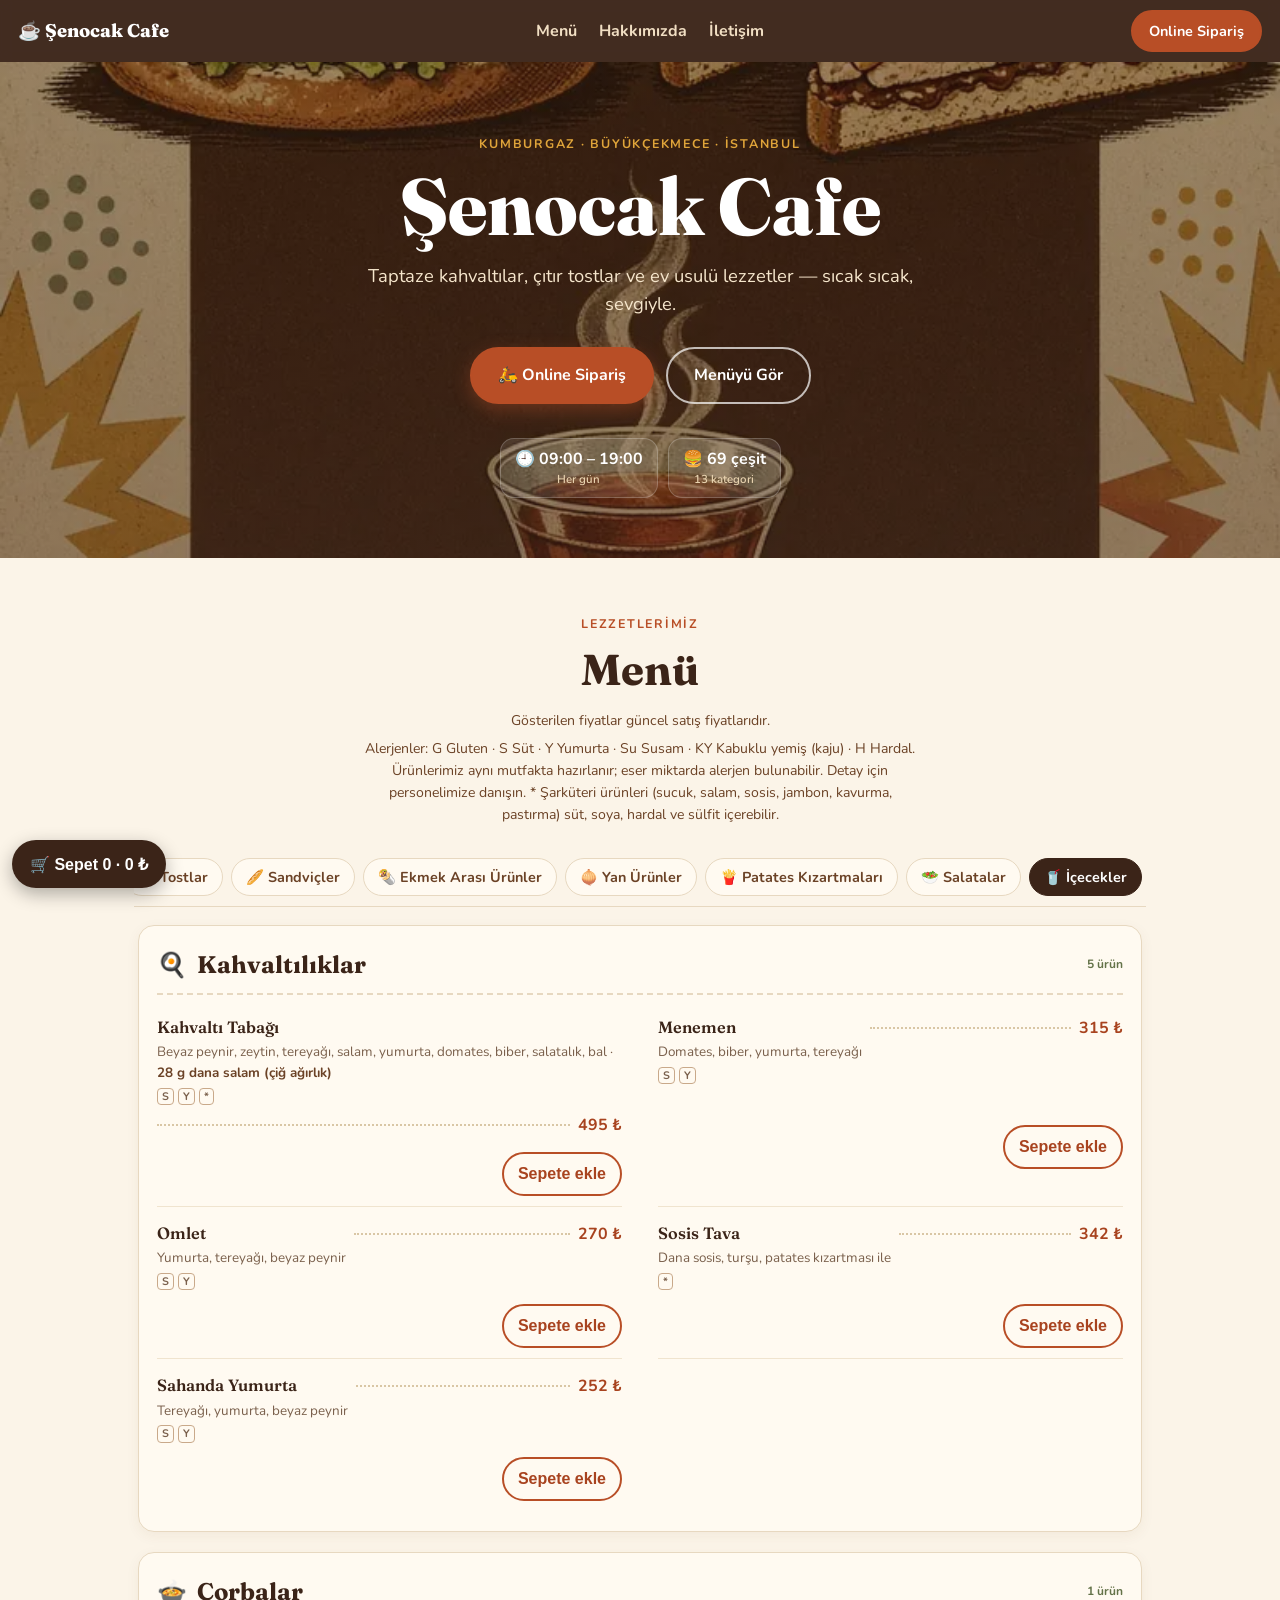
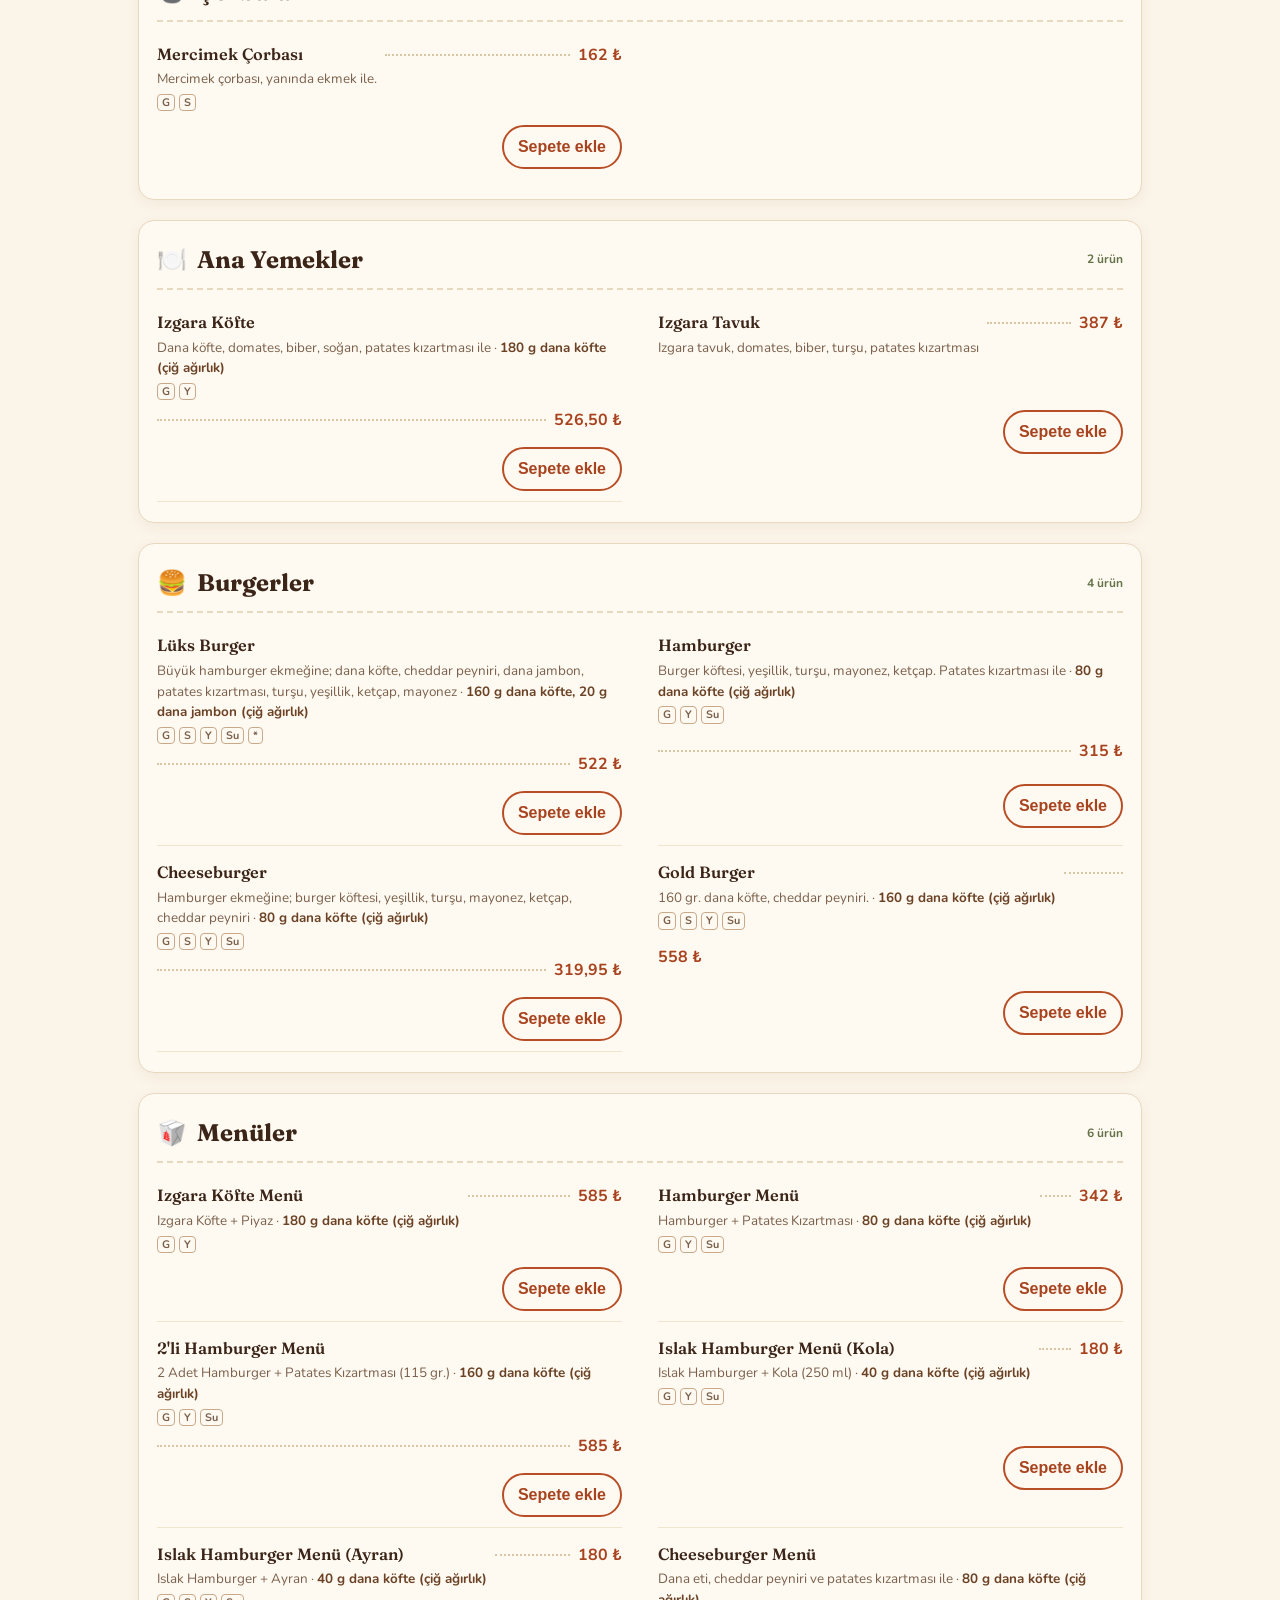
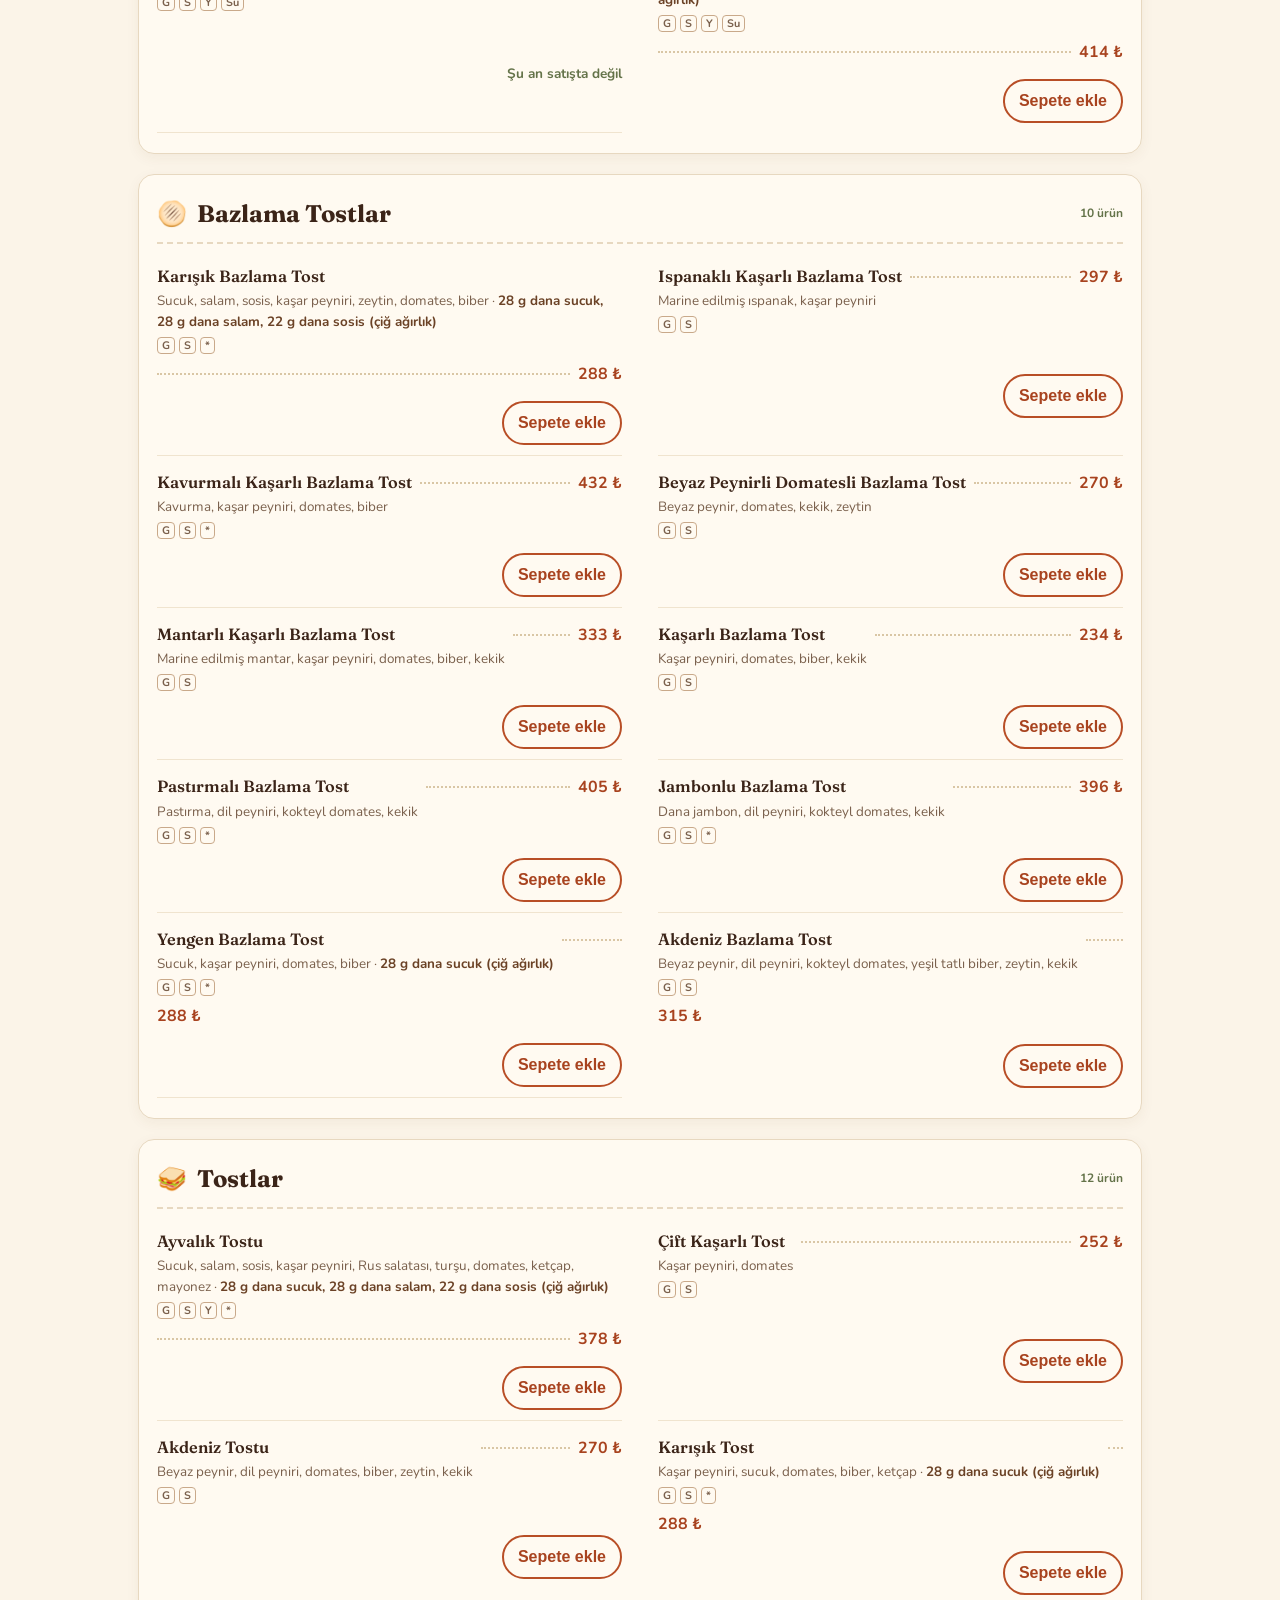
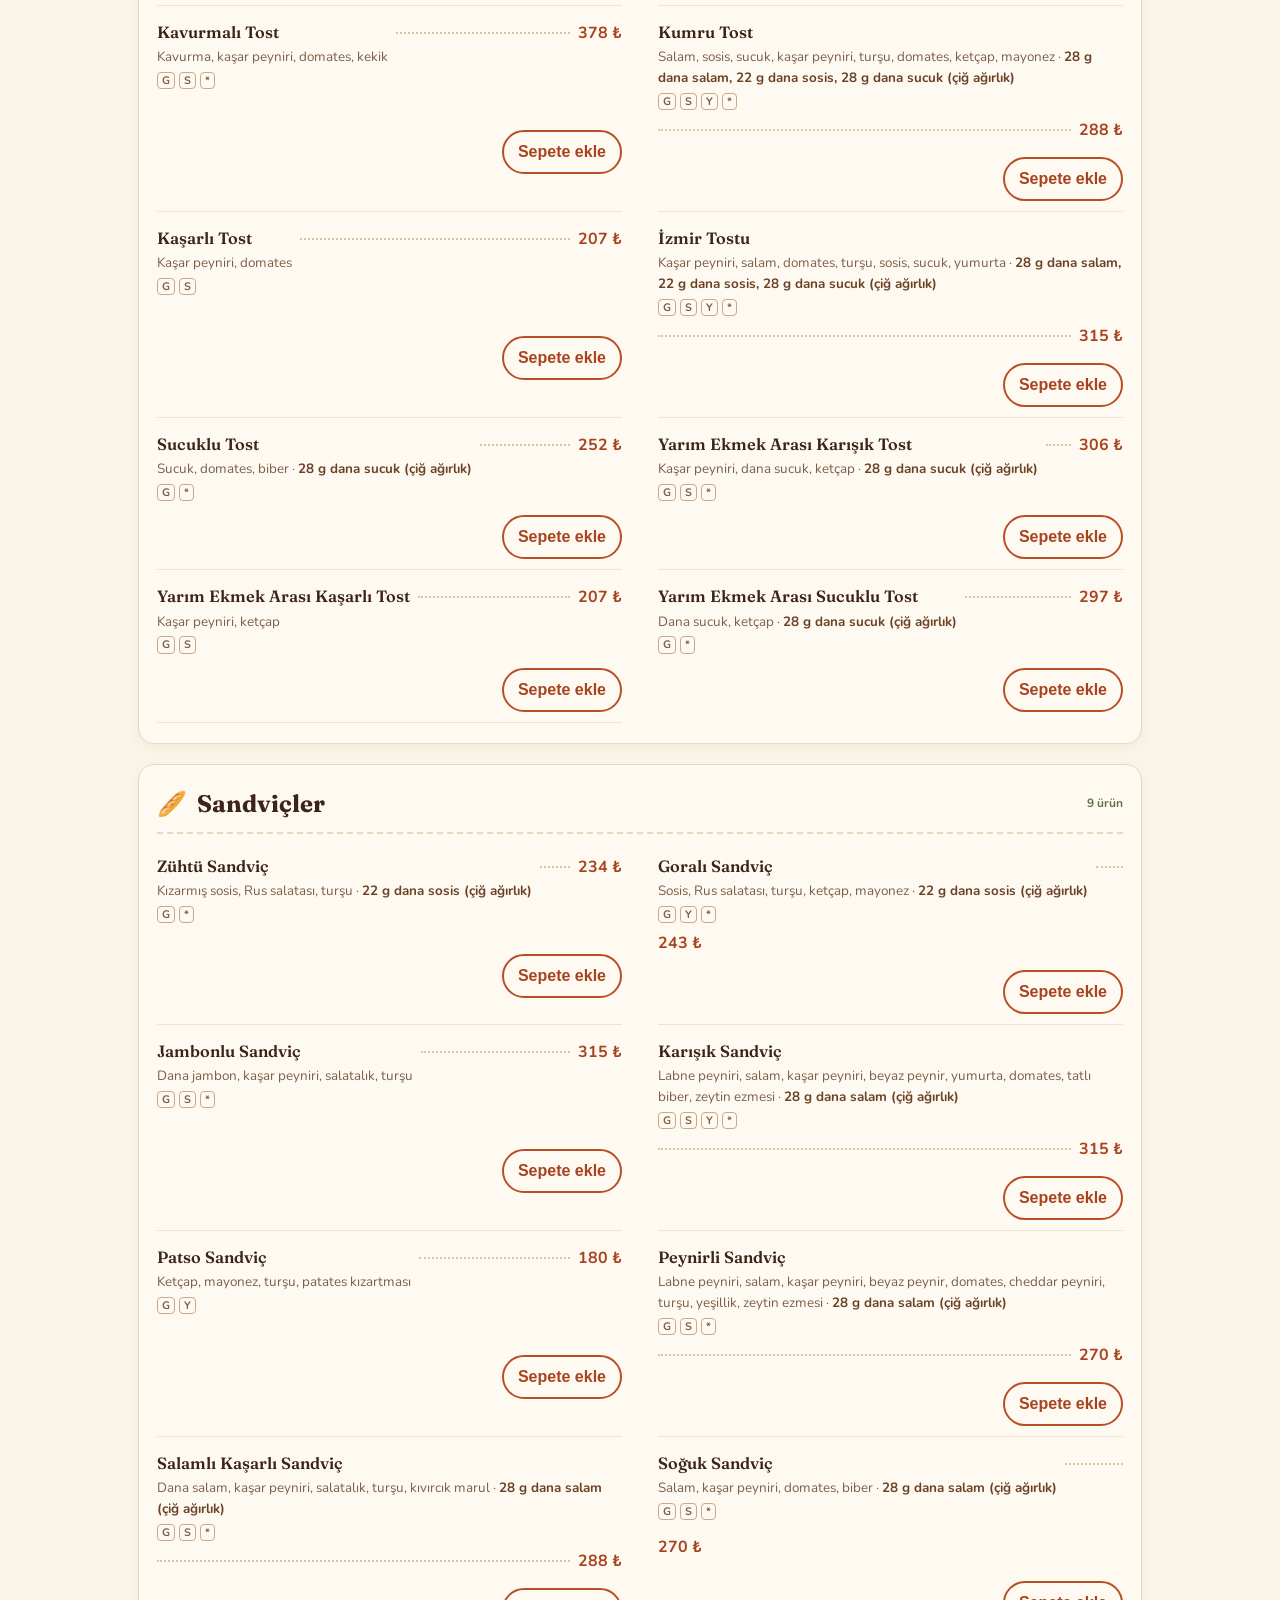
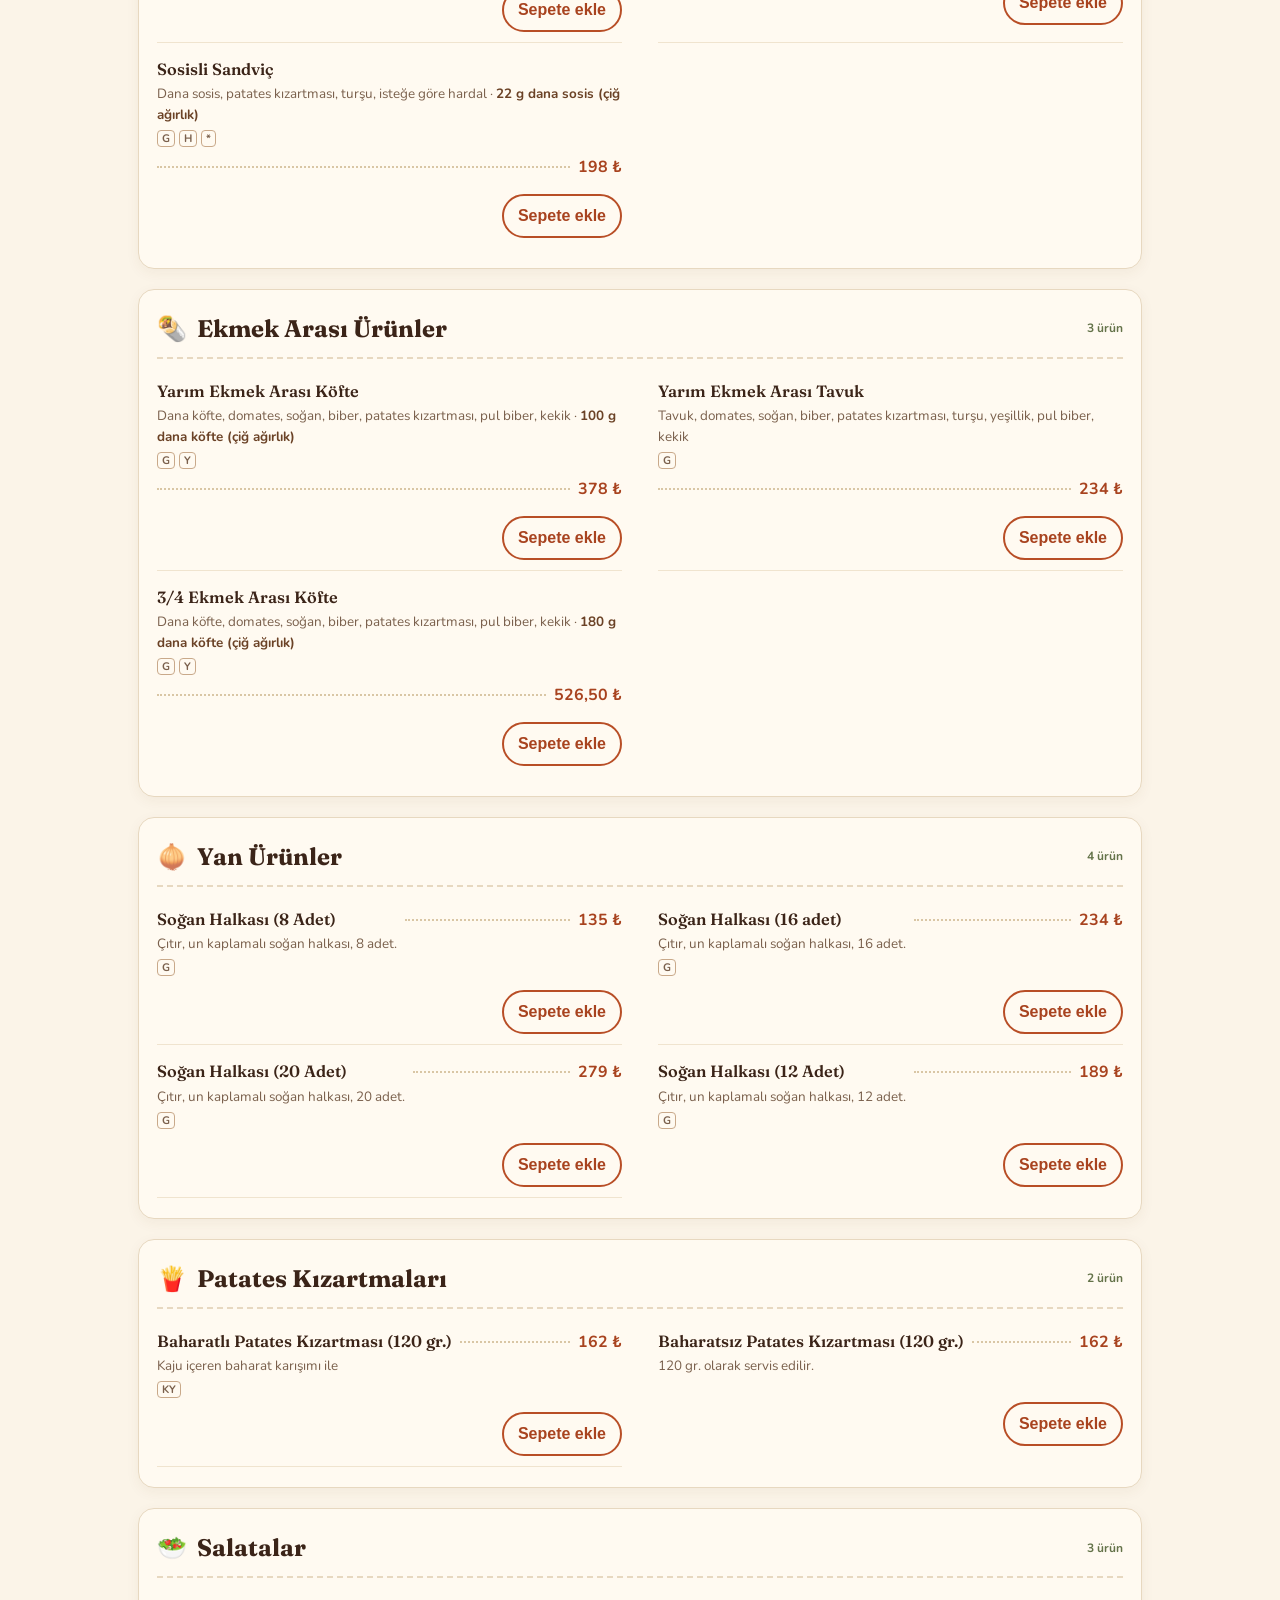
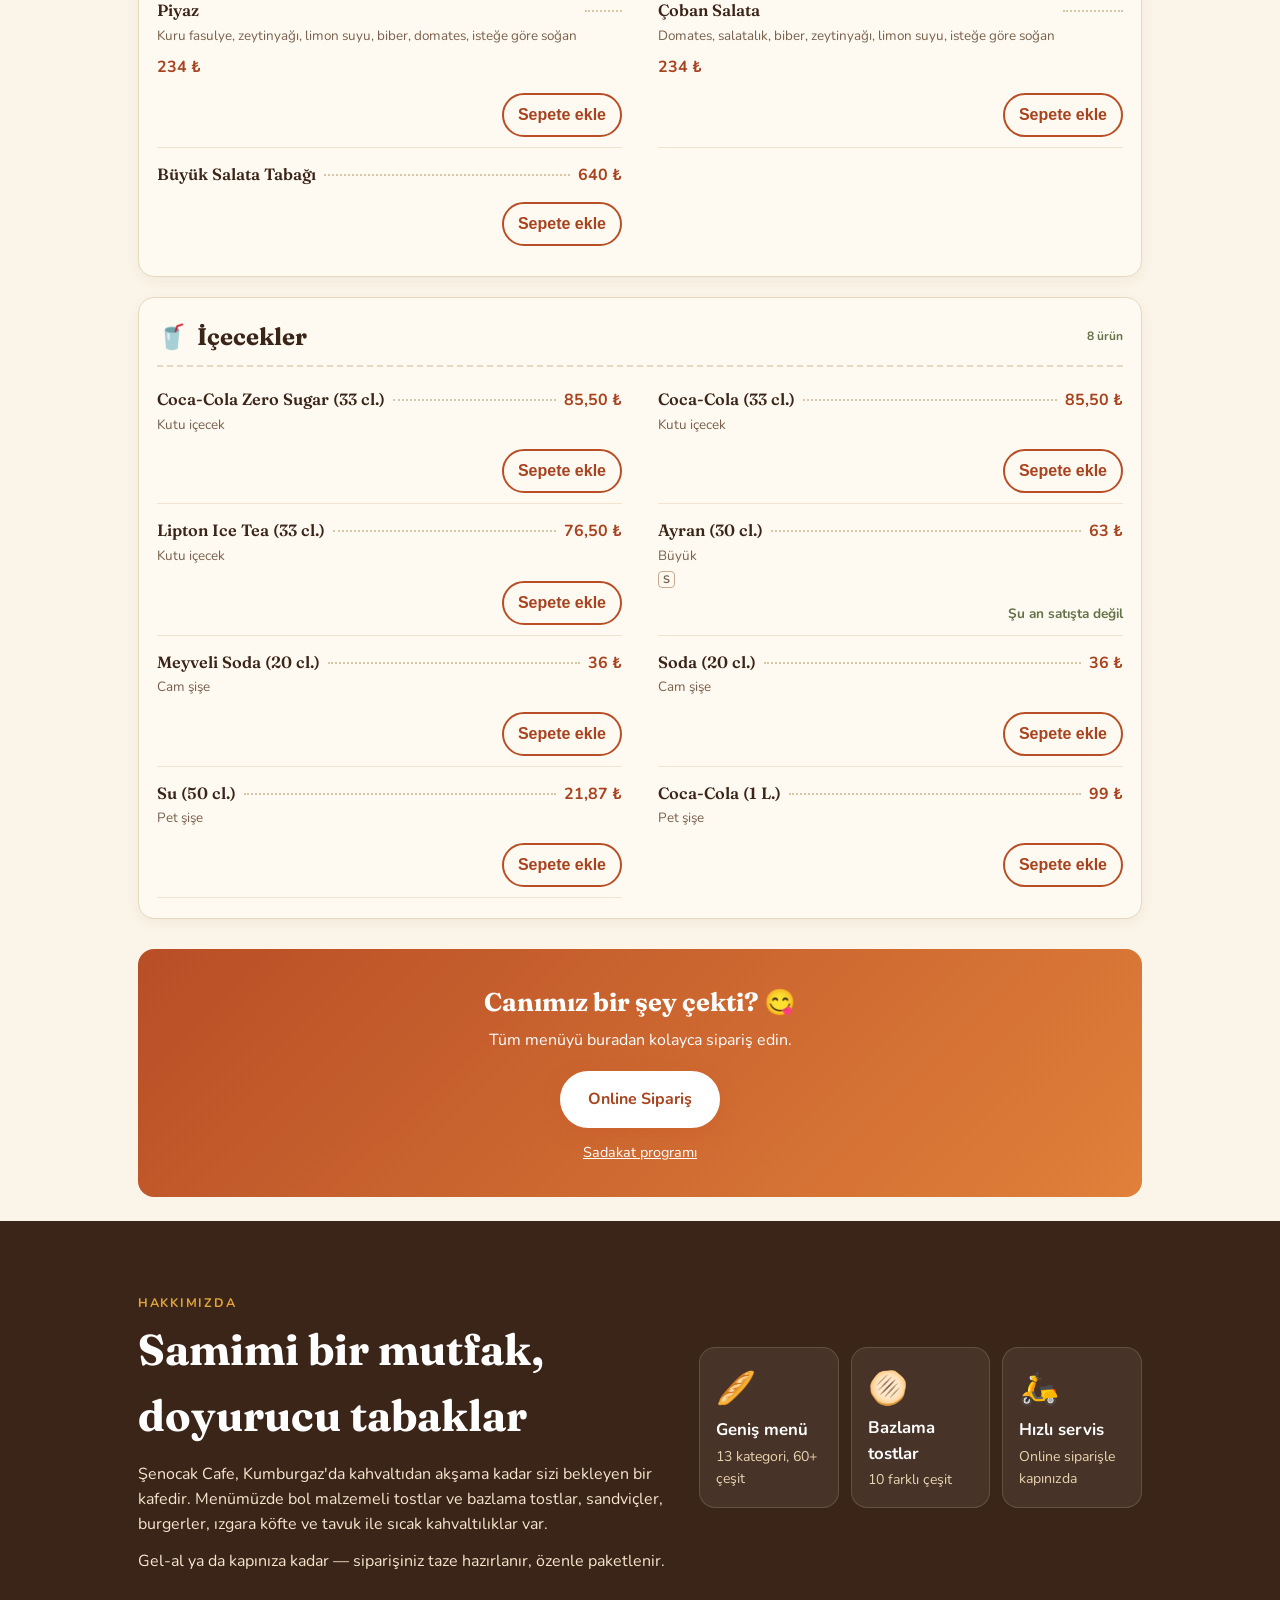
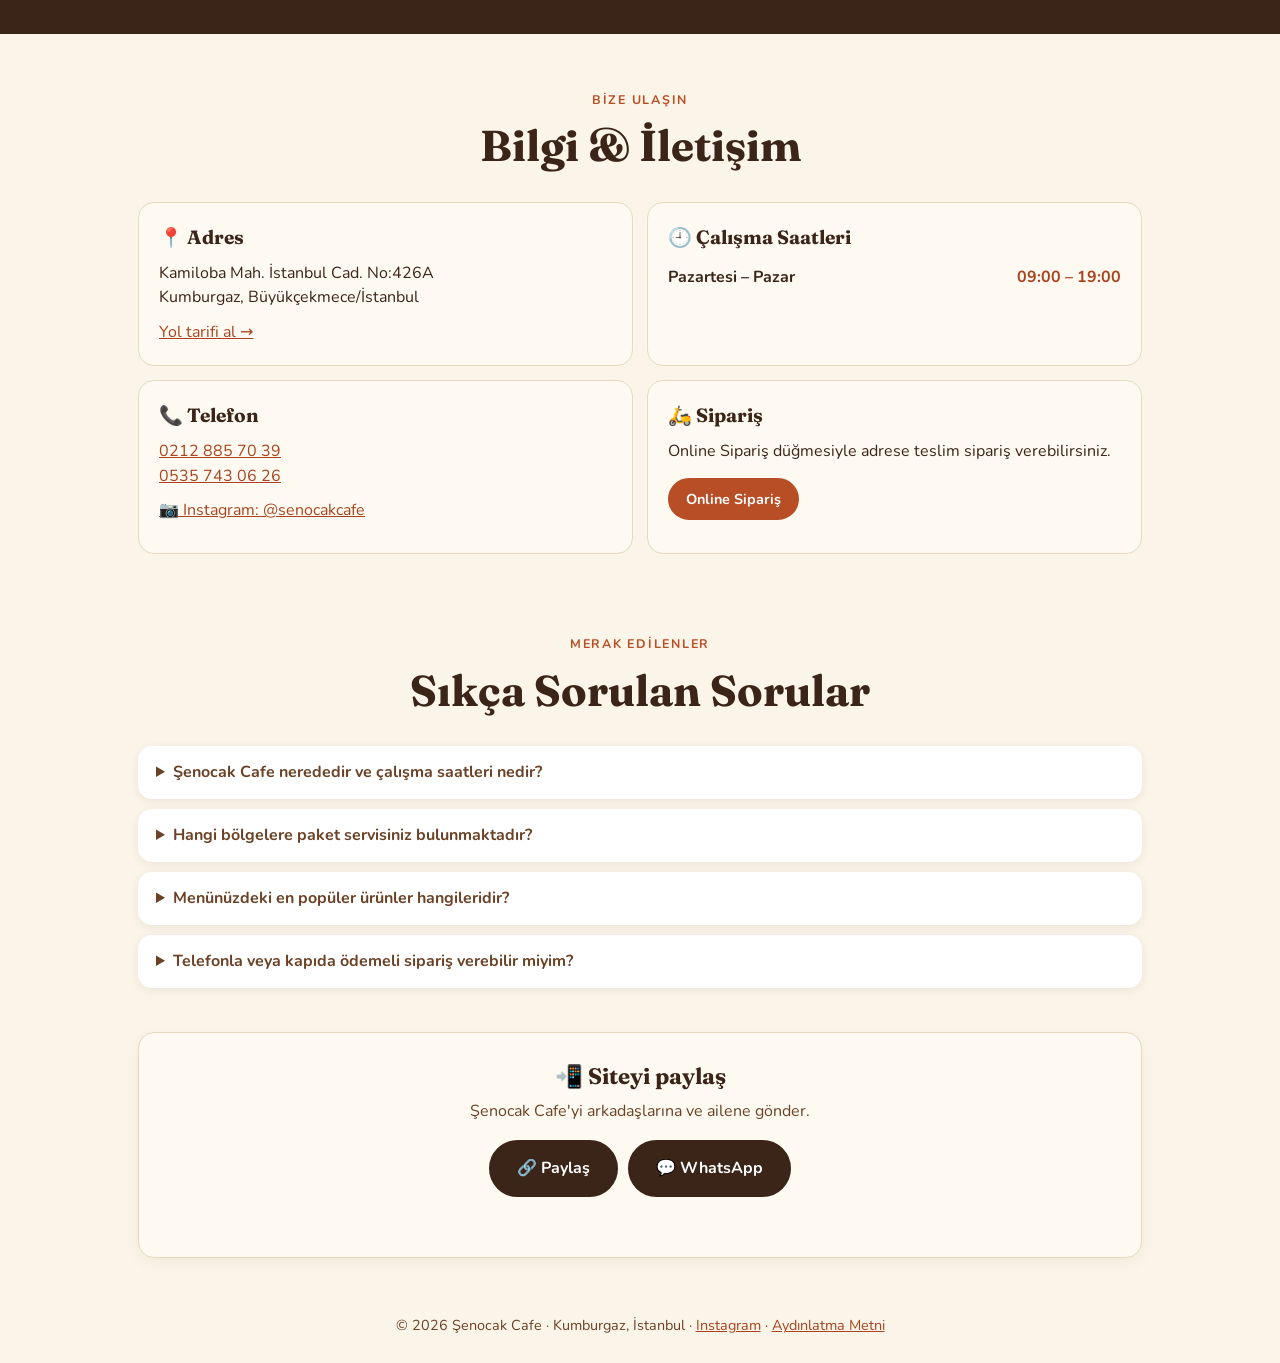
==== commit bf2fccee: "Ana sayfa: menü altına Sadakat programı bağlantısı; aydınlatma 12: TASLAK notu kaldırıldı; test günc" ====
--- a/index.html
+++ b/index.html
@@ -113,7 +113,7 @@
    "name": "Hangi bölgelere paket servisiniz bulunmaktadır?",
    "acceptedAnswer": {
     "@type": "Answer",
-    "text": "Kumburgaz ve yakın çevresindeki mahallelere paket servisimiz mevcuttur. Dilerseniz Yemeksepeti, Trendyol GO ve Migros Yemek üzerinden online sipariş verebilir ya da doğrudan telefon hatlarımız üzerinden bizimle iletişime geçebilirsiniz."
+    "text": "Kumburgaz ve yakın çevresindeki mahallelere paket servisimiz mevcuttur. Dilerseniz sitemizden online sipariş verebilir ya da doğrudan telefon hatlarımız üzerinden bizimle iletişime geçebilirsiniz."
    }
   },
   {
@@ -292,7 +292,8 @@
 </ul></section>
 
   <div class="order-band"><h3>Canımız bir şey çekti? 😋</h3><p>Tüm menüyü buradan kolayca sipariş edin.</p>
-  <a class="btn" href="#sepet" data-sepet-ac aria-controls="spDrawer">Online Sipariş</a></div>
+  <a class="btn" href="#sepet" data-sepet-ac aria-controls="spDrawer">Online Sipariş</a>
+  <p style="margin:.8rem 0 0;font-size:.9rem"><a href="/sadakat/" style="color:inherit;text-decoration:underline">Sadakat programı</a></p></div>
 </section>
 
 <section id="hakkimizda" class="about">
@@ -321,7 +322,7 @@
 <section id="sss" class="wrap sss">
   <div class="sec-head"><p class="eyebrow">Merak edilenler</p><h2>Sıkça Sorulan Sorular</h2></div>
   <details class="sss-item"><summary>Şenocak Cafe nerededir ve çalışma saatleri nedir?</summary><p>Kafemiz Kamiloba Mah. İstanbul Cad. No:426A, Kumburgaz, Büyükçekmece/İstanbul adresinde yer almaktadır. Haftanın 7 günü 09:00 – 19:00 saatleri arasında hizmet vermekteyiz.</p></details>
-  <details class="sss-item"><summary>Hangi bölgelere paket servisiniz bulunmaktadır?</summary><p>Kumburgaz ve yakın çevresindeki mahallelere paket servisimiz mevcuttur. Dilerseniz Yemeksepeti, Trendyol GO ve Migros Yemek üzerinden online sipariş verebilir ya da doğrudan telefon hatlarımız üzerinden bizimle iletişime geçebilirsiniz.</p></details>
+  <details class="sss-item"><summary>Hangi bölgelere paket servisiniz bulunmaktadır?</summary><p>Kumburgaz ve yakın çevresindeki mahallelere paket servisimiz mevcuttur. Dilerseniz sitemizden online sipariş verebilir ya da doğrudan telefon hatlarımız üzerinden bizimle iletişime geçebilirsiniz.</p></details>
   <details class="sss-item"><summary>Menünüzdeki en popüler ürünler hangileridir?</summary><p>Misafirlerimiz özellikle bol kaşarlı ve sucuklu Karışık Bazlama Tostumuzu, ızgara ürünlerimizi ve doyurucu Hamburger Menülerimizi oldukça beğenmektedir.</p></details>
   <details class="sss-item"><summary>Telefonla veya kapıda ödemeli sipariş verebilir miyim?</summary><p>Evet, 0212 885 70 39 veya 0535 743 06 26 numaralı hatlarımızdan bizi arayarak doğrudan sipariş oluşturabilir, gel-al seçeneğinden faydalanabilirsiniz.</p></details>
 </section>
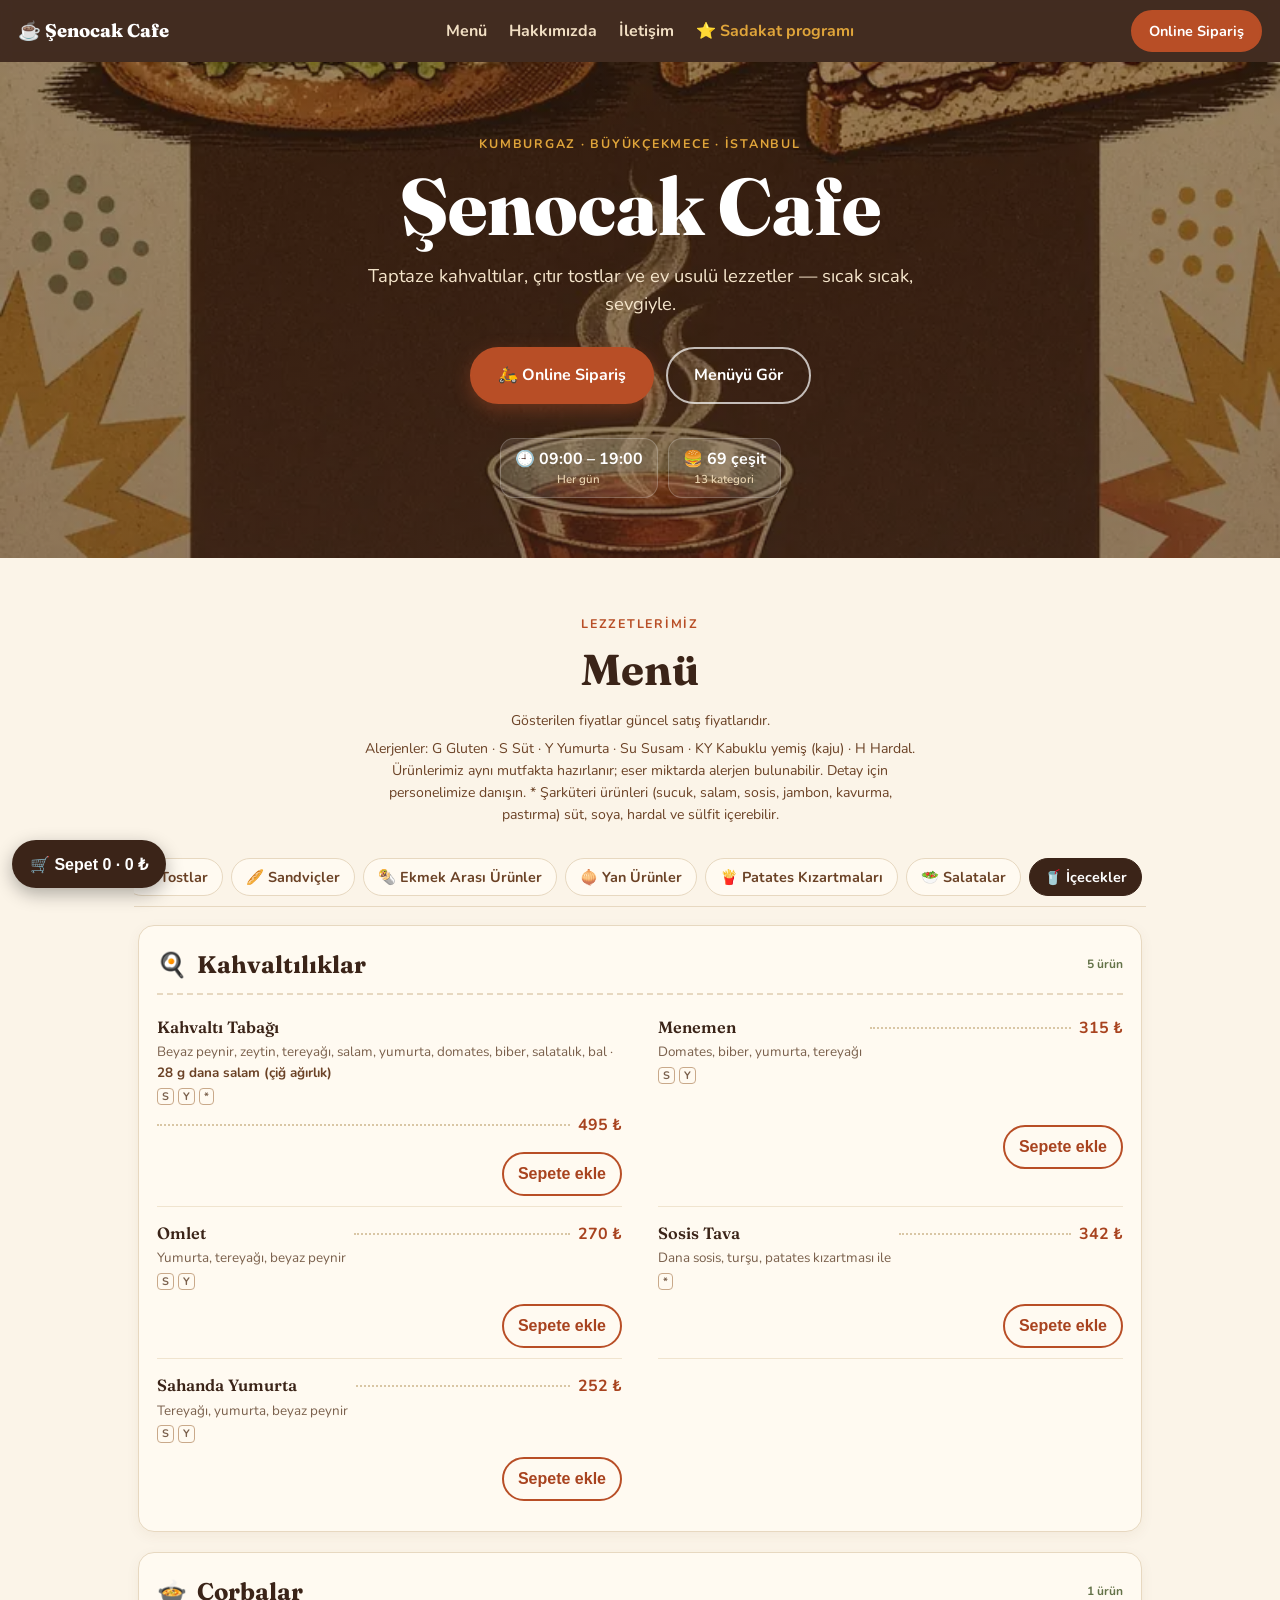
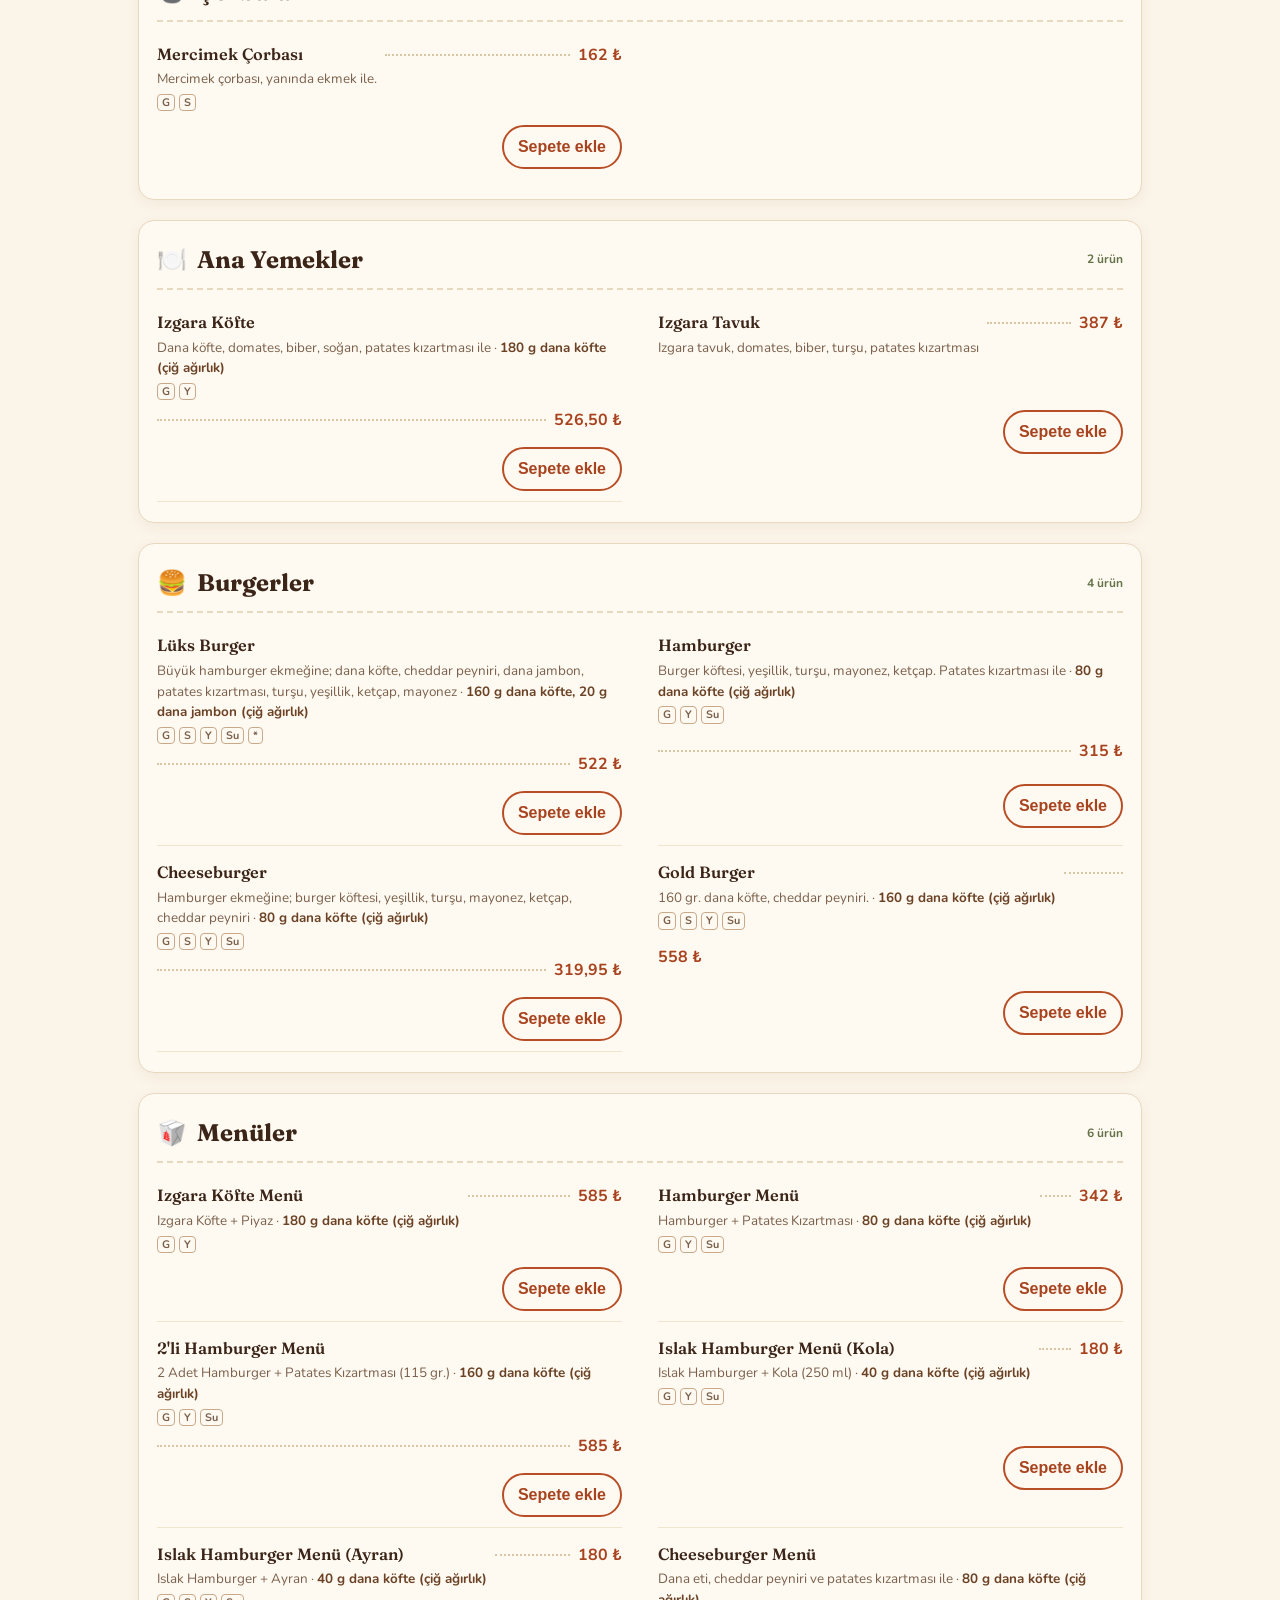
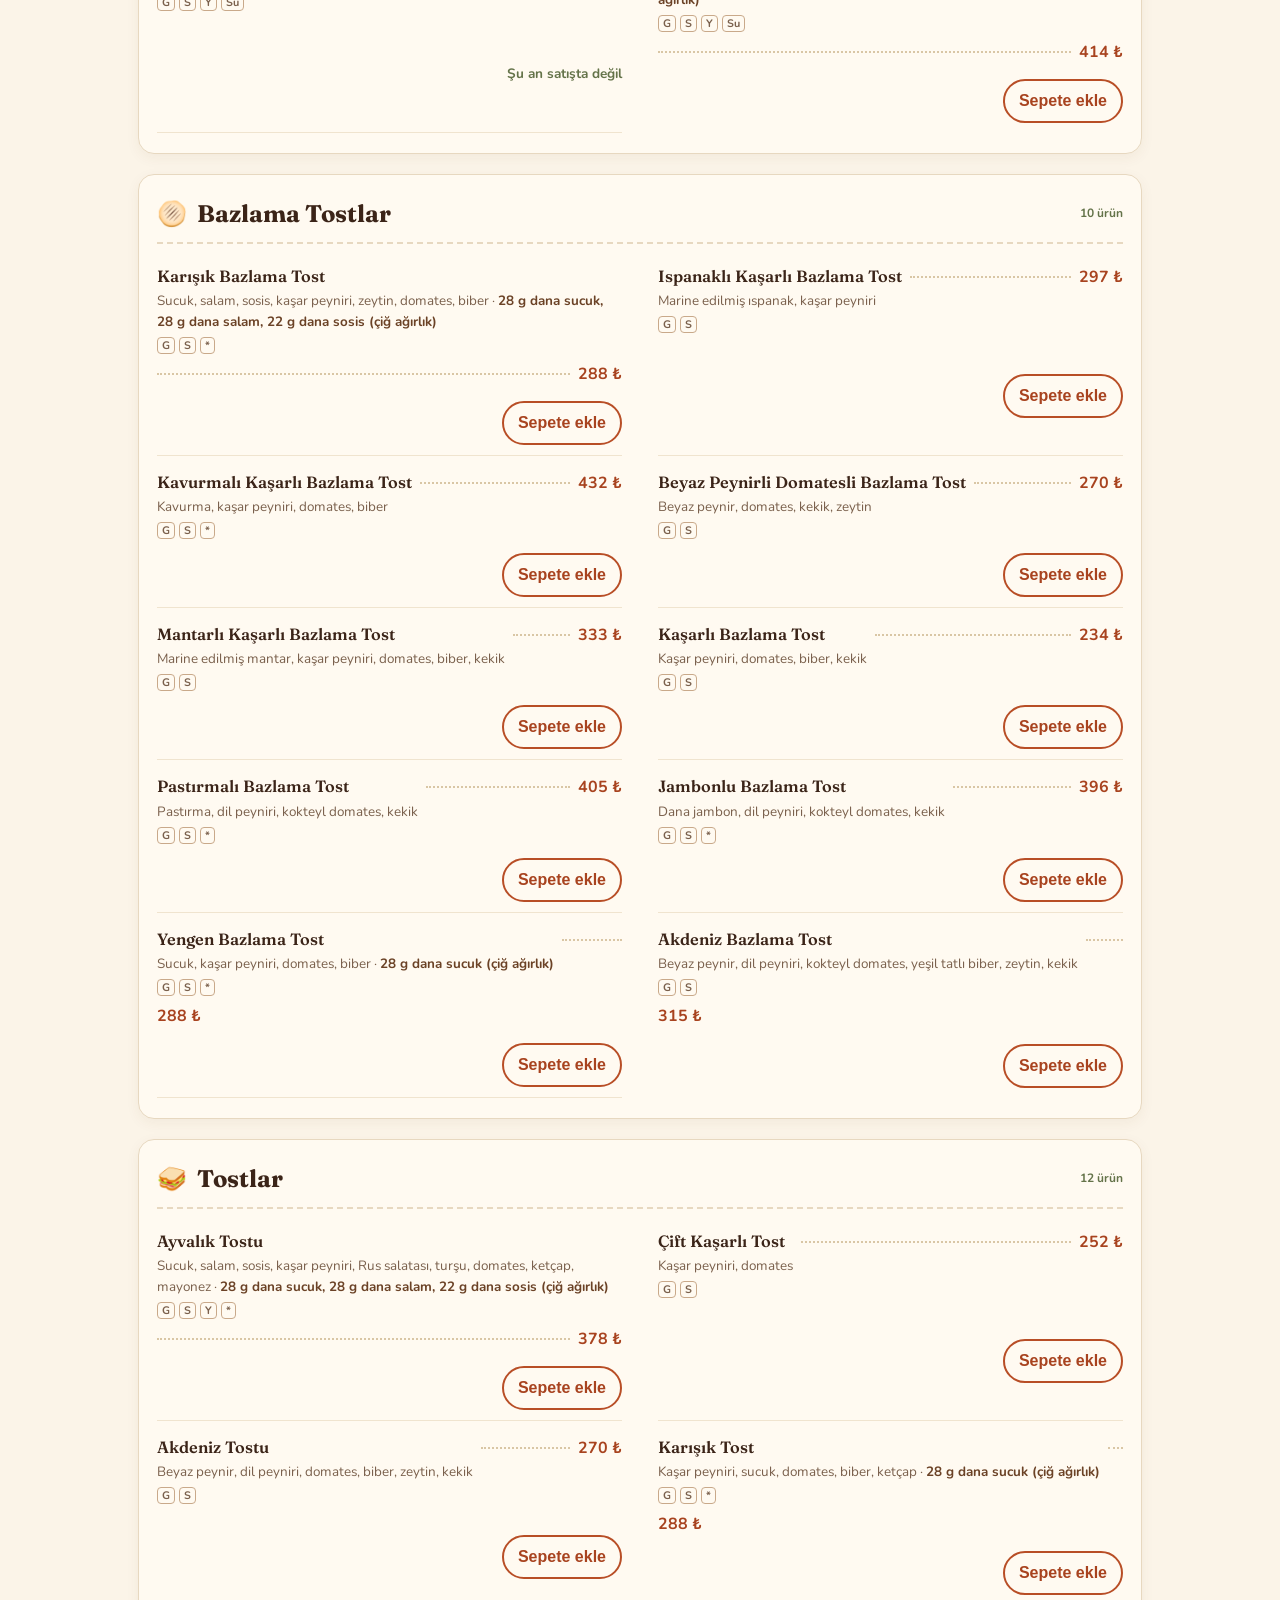
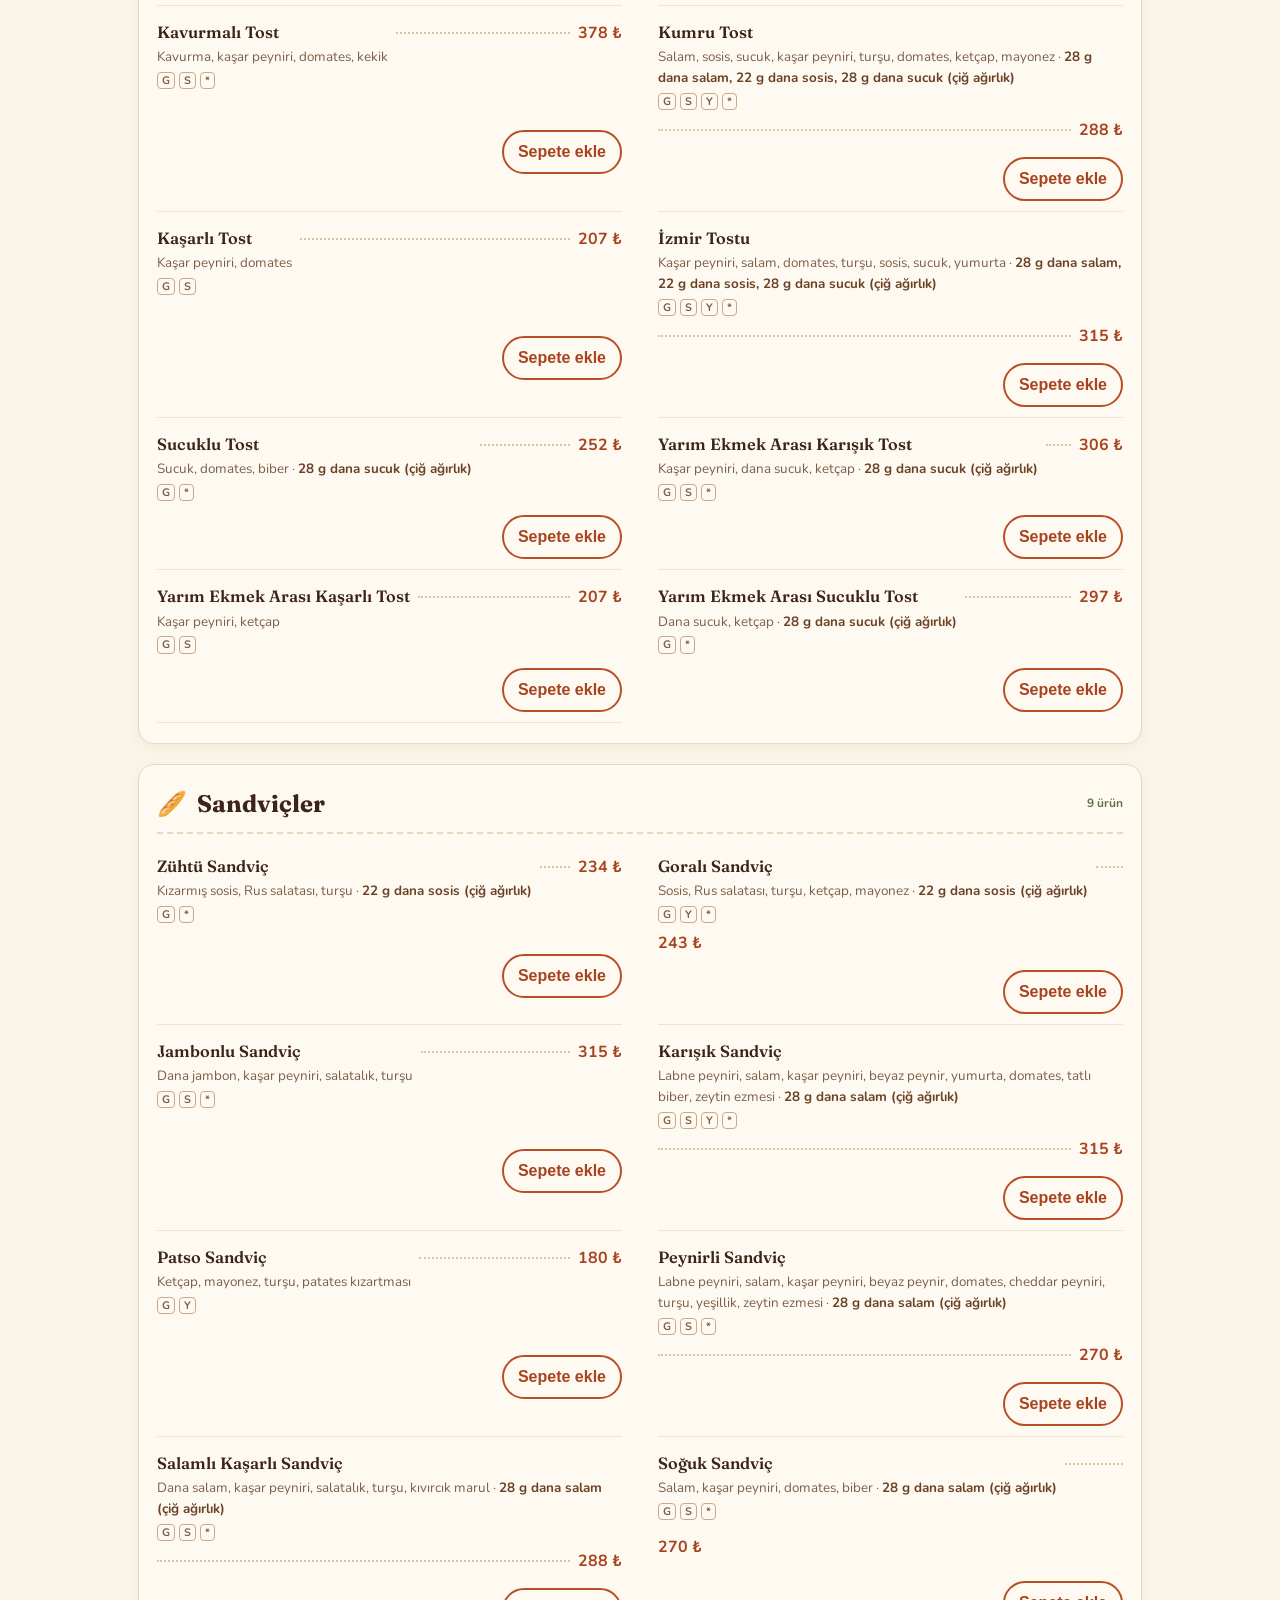
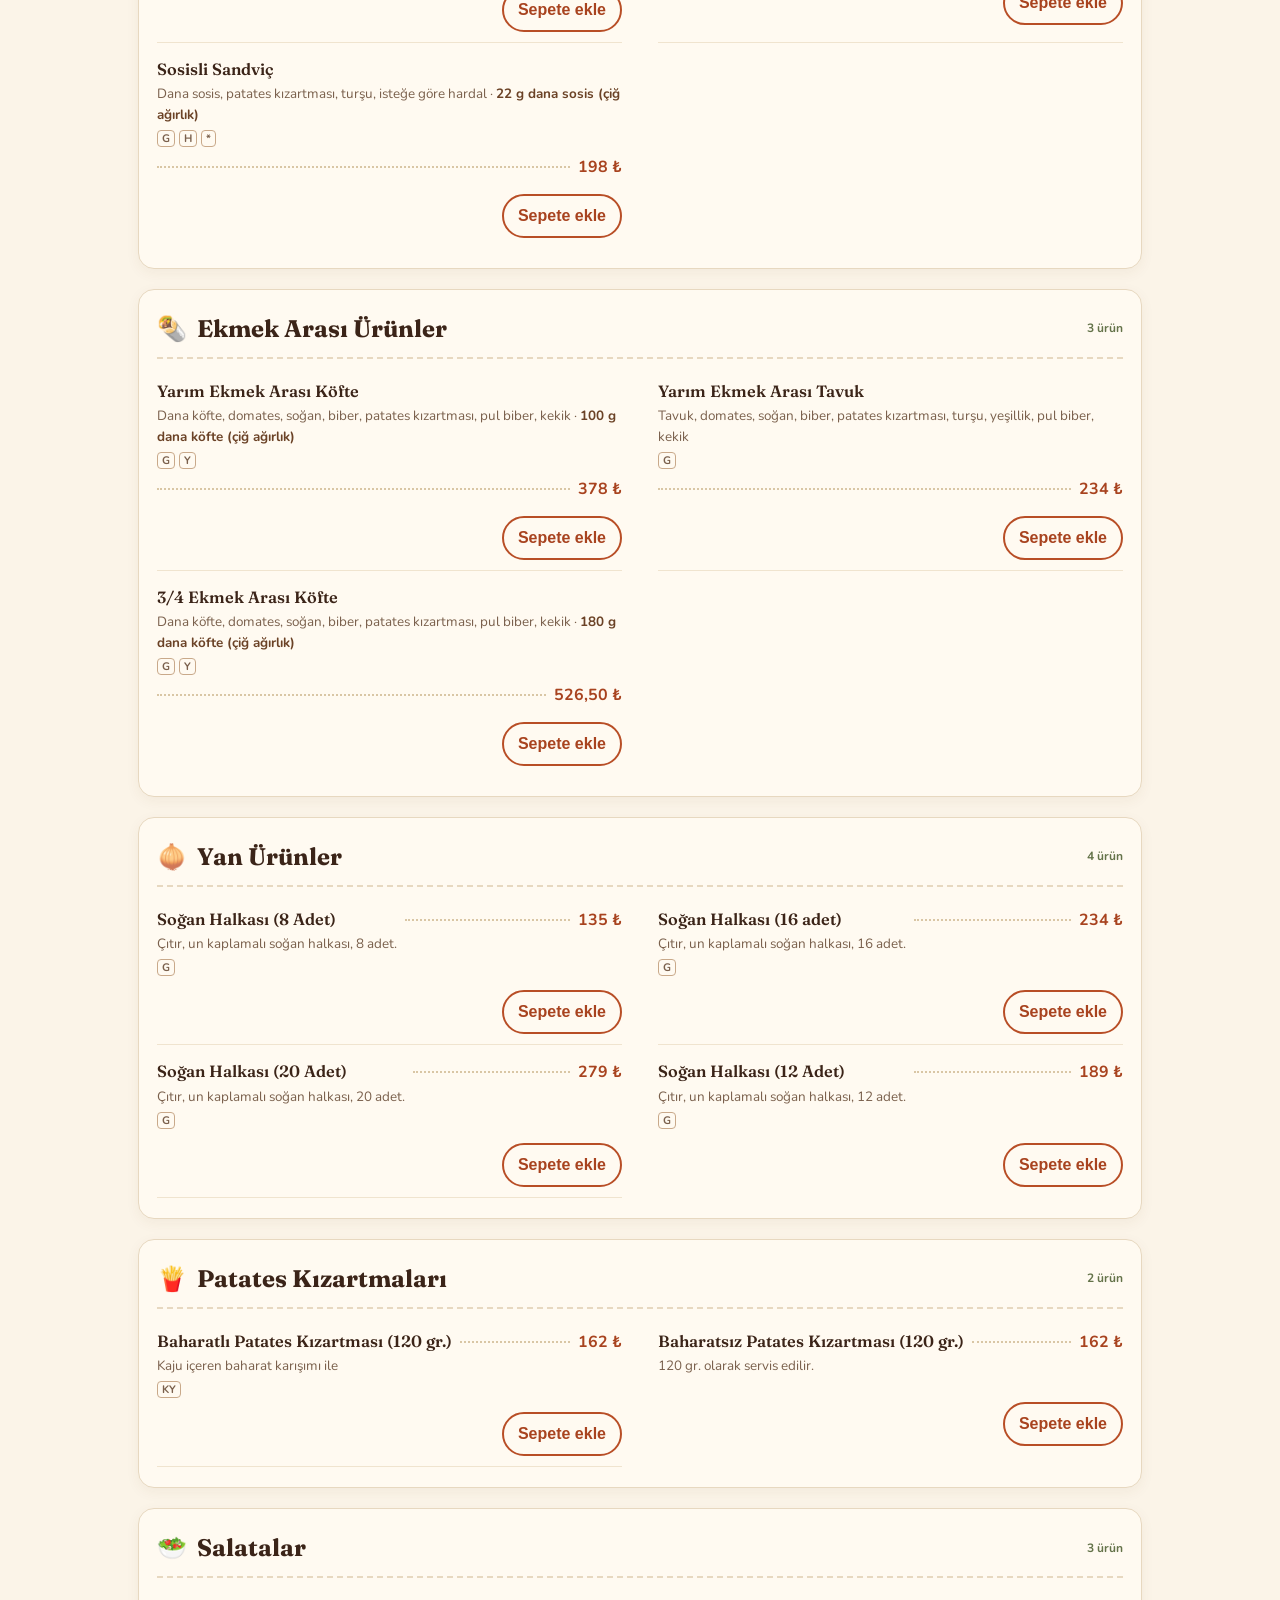
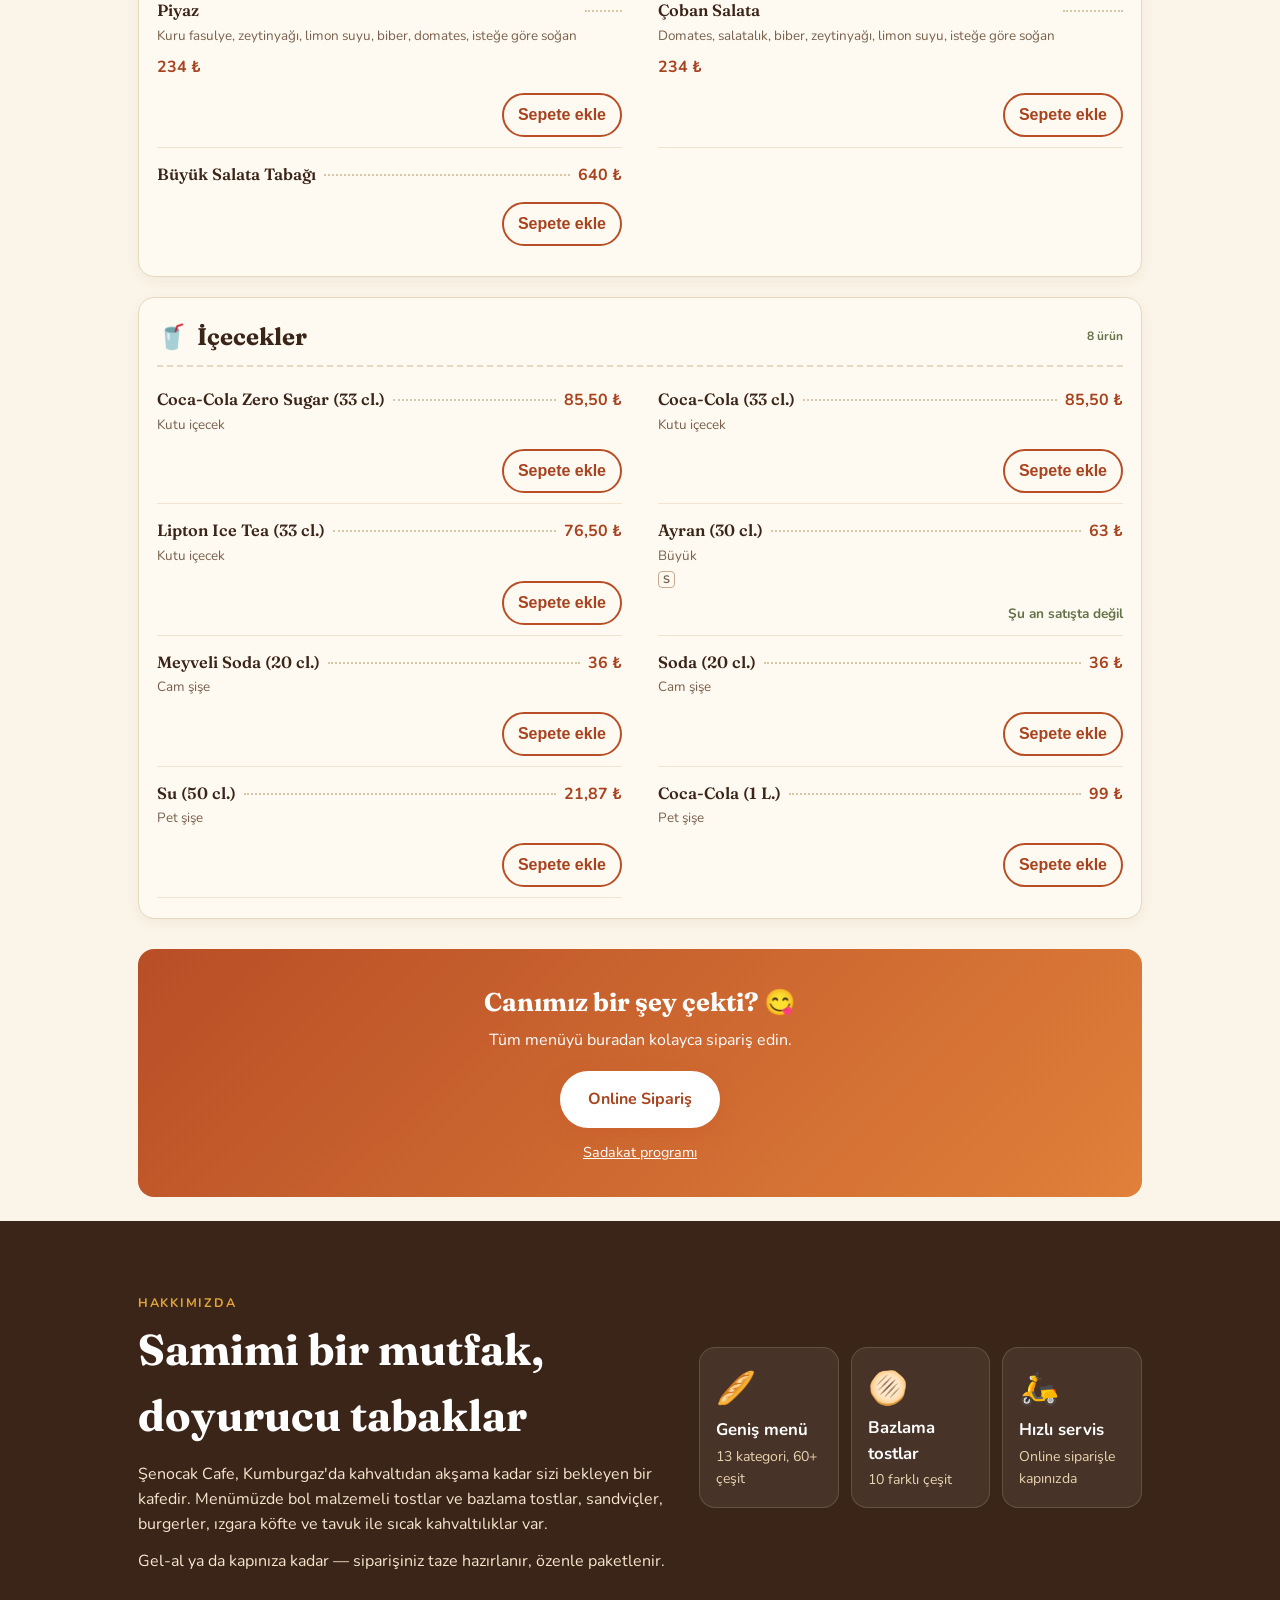
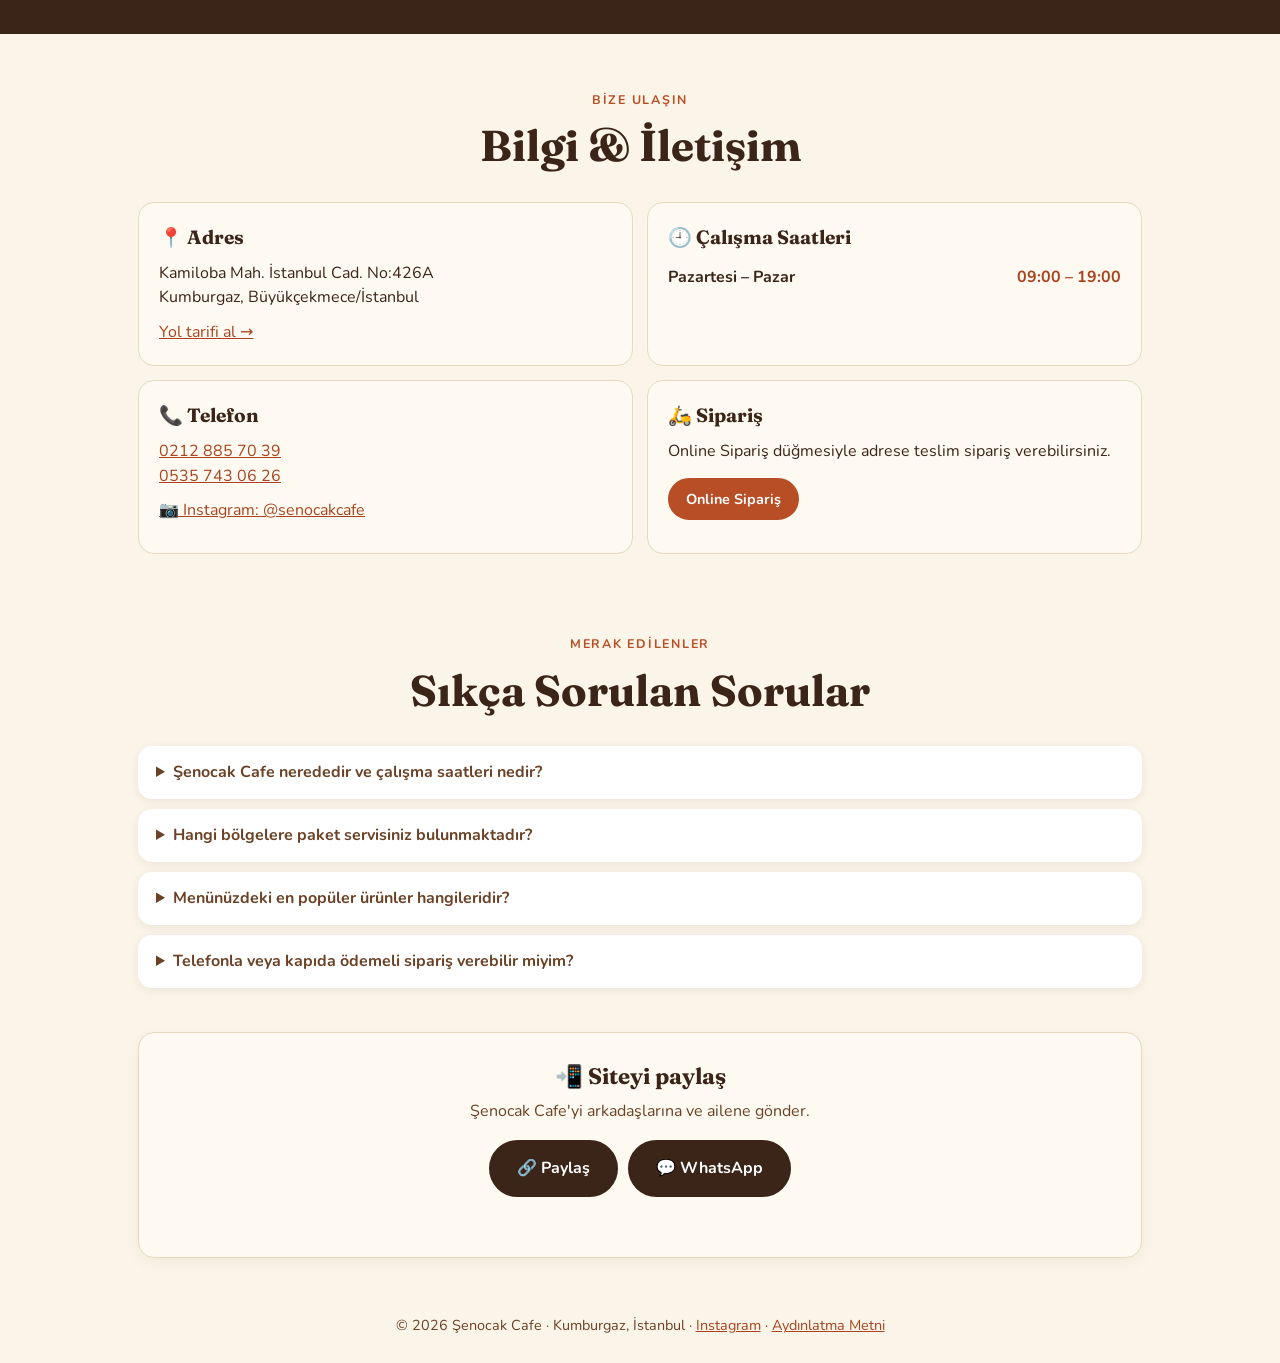
==== commit 60596b65: "Üst menüye 'Sadakat programı' bağlantısı (masaüstü) + mobil şerit; alttaki bağlantı duruyor; style ?" ====
--- a/index.html
+++ b/index.html
@@ -143,15 +143,16 @@
 @font-face{font-family:'Nunito';font-style:normal;font-weight:400 700;font-display:swap;src:url(assets/fonts/nunito-latin-ext.woff2) format('woff2');unicode-range:U+0100-02BA, U+02BD-02C5, U+02C7-02CC, U+02CE-02D7, U+02DD-02FF, U+0304, U+0308, U+0329, U+1D00-1DBF, U+1E00-1E9F, U+1EF2-1EFF, U+2020, U+20A0-20AB, U+20AD-20C4, U+2113, U+2C60-2C7F, U+A720-A7FF}
 @font-face{font-family:'Nunito';font-style:normal;font-weight:400 700;font-display:swap;src:url(assets/fonts/nunito-latin.woff2) format('woff2');unicode-range:U+0000-00FF, U+0131, U+0152-0153, U+02BB-02BC, U+02C6, U+02DA, U+02DC, U+0304, U+0308, U+0329, U+2000-206F, U+20AC, U+2122, U+2191, U+2193, U+2212, U+2215, U+FEFF, U+FFFD}
 </style>
-<link rel="stylesheet" href="style.css?v=20261023a">
-<link rel="stylesheet" href="sepet.css?v=20261102a">
+<link rel="stylesheet" href="style.css?v=20261102a">
+<link rel="stylesheet" href="sepet.css?v=20261102b">
 </head>
 <body>
 <header class="topbar" id="top">
   <a class="brand" href="#top">☕ Şenocak Cafe</a>
-  <nav class="links"><a href="#menu">Menü</a><a href="#hakkimizda">Hakkımızda</a><a href="#iletisim">İletişim</a></nav>
+  <nav class="links"><a href="#menu">Menü</a><a href="#hakkimizda">Hakkımızda</a><a href="#iletisim">İletişim</a><a href="/sadakat/" class="links-sadakat">⭐ Sadakat programı</a></nav>
   <a class="btn btn-sm" href="#sepet" data-sepet-ac aria-controls="spDrawer">Online Sipariş</a>
 </header>
+<a class="sadakat-serit" href="/sadakat/">⭐ Sadakat programı · her 1.000 ₺ = 1 rozet</a>
 
 <section class="hero">
   <picture>
@@ -343,6 +344,6 @@
 
 <a class="fab" href="#sepet" data-sepet-ac aria-controls="spDrawer" aria-label="Online Sipariş">🛵 Online Sipariş</a>
 <script src="script.js"></script>
-<script src="sepet.js?v=20261102a"></script>
+<script src="sepet.js?v=20261102b"></script>
 </body>
 </html>
--- a/style.css
+++ b/style.css
@@ -90,3 +90,6 @@
 .sss-item summary{cursor:pointer;font-weight:700;color:var(--coffee)}
 .sss-item p{margin:10px 0 0;line-height:1.6}
 .alg{display:flex;gap:4px;margin-top:4px}.alg abbr{font-size:.68rem;font-weight:700;text-decoration:none;border:1px solid #c9a98a;color:#7a604c;border-radius:4px;padding:0 4px;line-height:1.4}
+.links a.links-sadakat{color:var(--gold)}
+.sadakat-serit{display:block;text-align:center;padding:7px 12px;background:var(--gold);color:#3b2418;font-weight:800;font-size:.9rem;text-decoration:none;white-space:nowrap;overflow:hidden;text-overflow:ellipsis}
+@media(min-width:700px){.sadakat-serit{display:none}}
--- a/sepet.css
+++ b/sepet.css
@@ -42,3 +42,4 @@
 .sp-wa2{display:block;text-align:center;margin:10px 0 8px;background:#25d366;color:#08310f}
 #spSend[hidden],.sp-ok-kutu[hidden]{display:none!important}
 .sp-ara{margin:0 0 8px;padding:8px 10px;border-radius:8px;background:#fff3cd;font-weight:700}.sp-ara a{color:inherit;text-decoration:underline;white-space:nowrap}.sp-izle a{font-weight:700;white-space:nowrap}
+.sp-rozet{display:block;text-align:center;margin:8px 0;background:#e0a53a;color:#3b2418;font-weight:800}
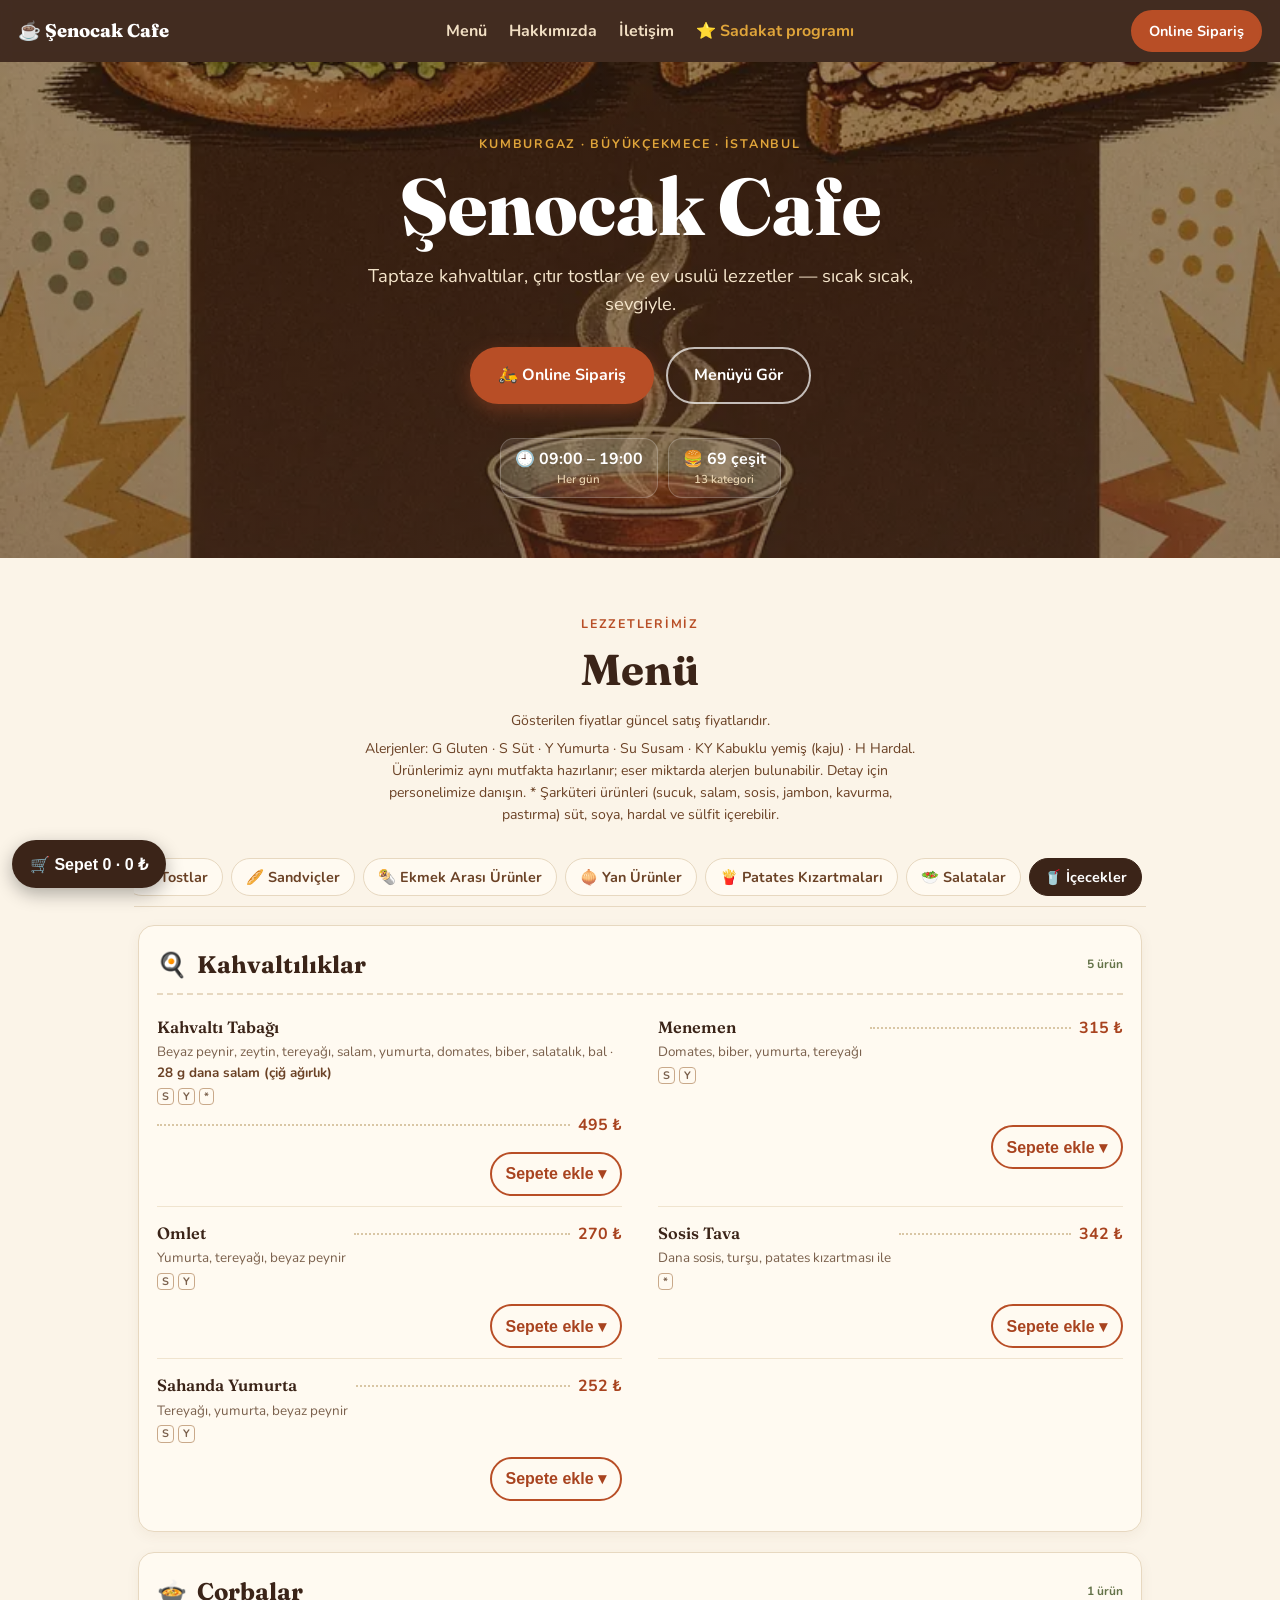
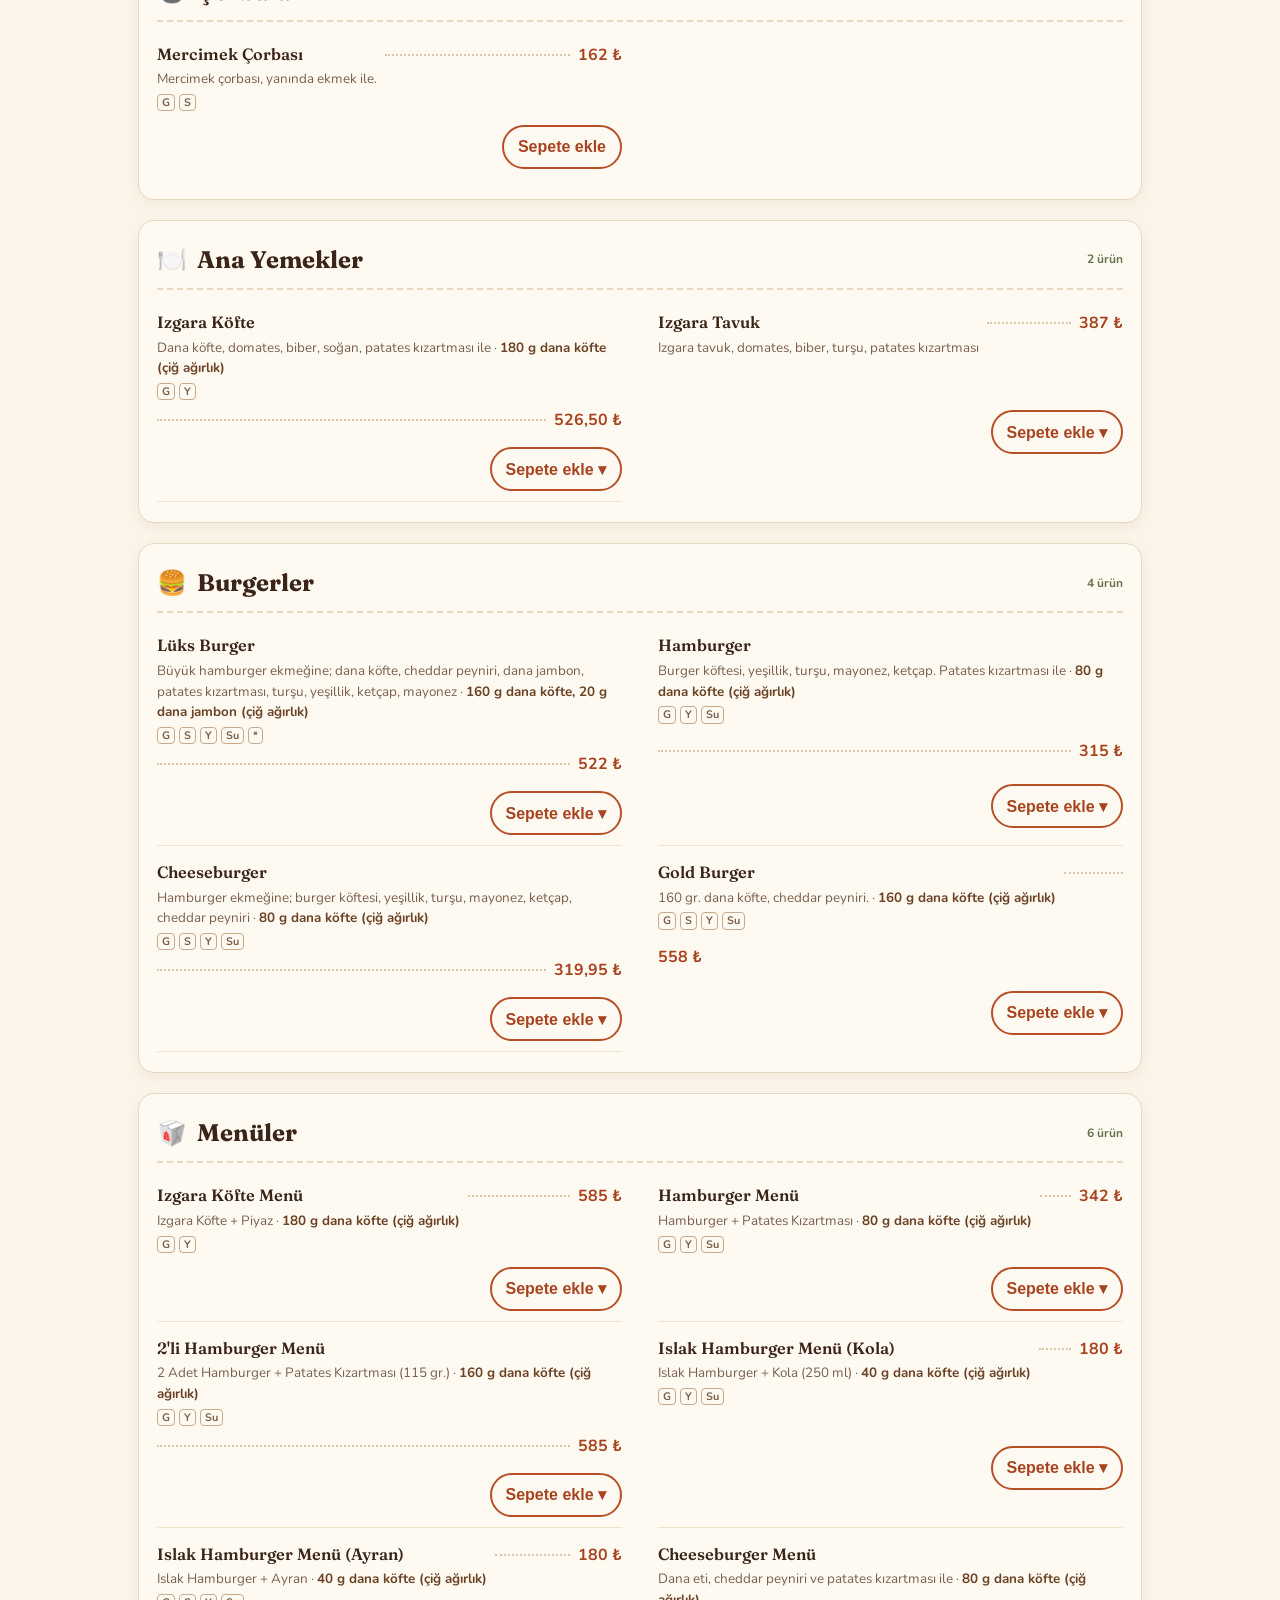
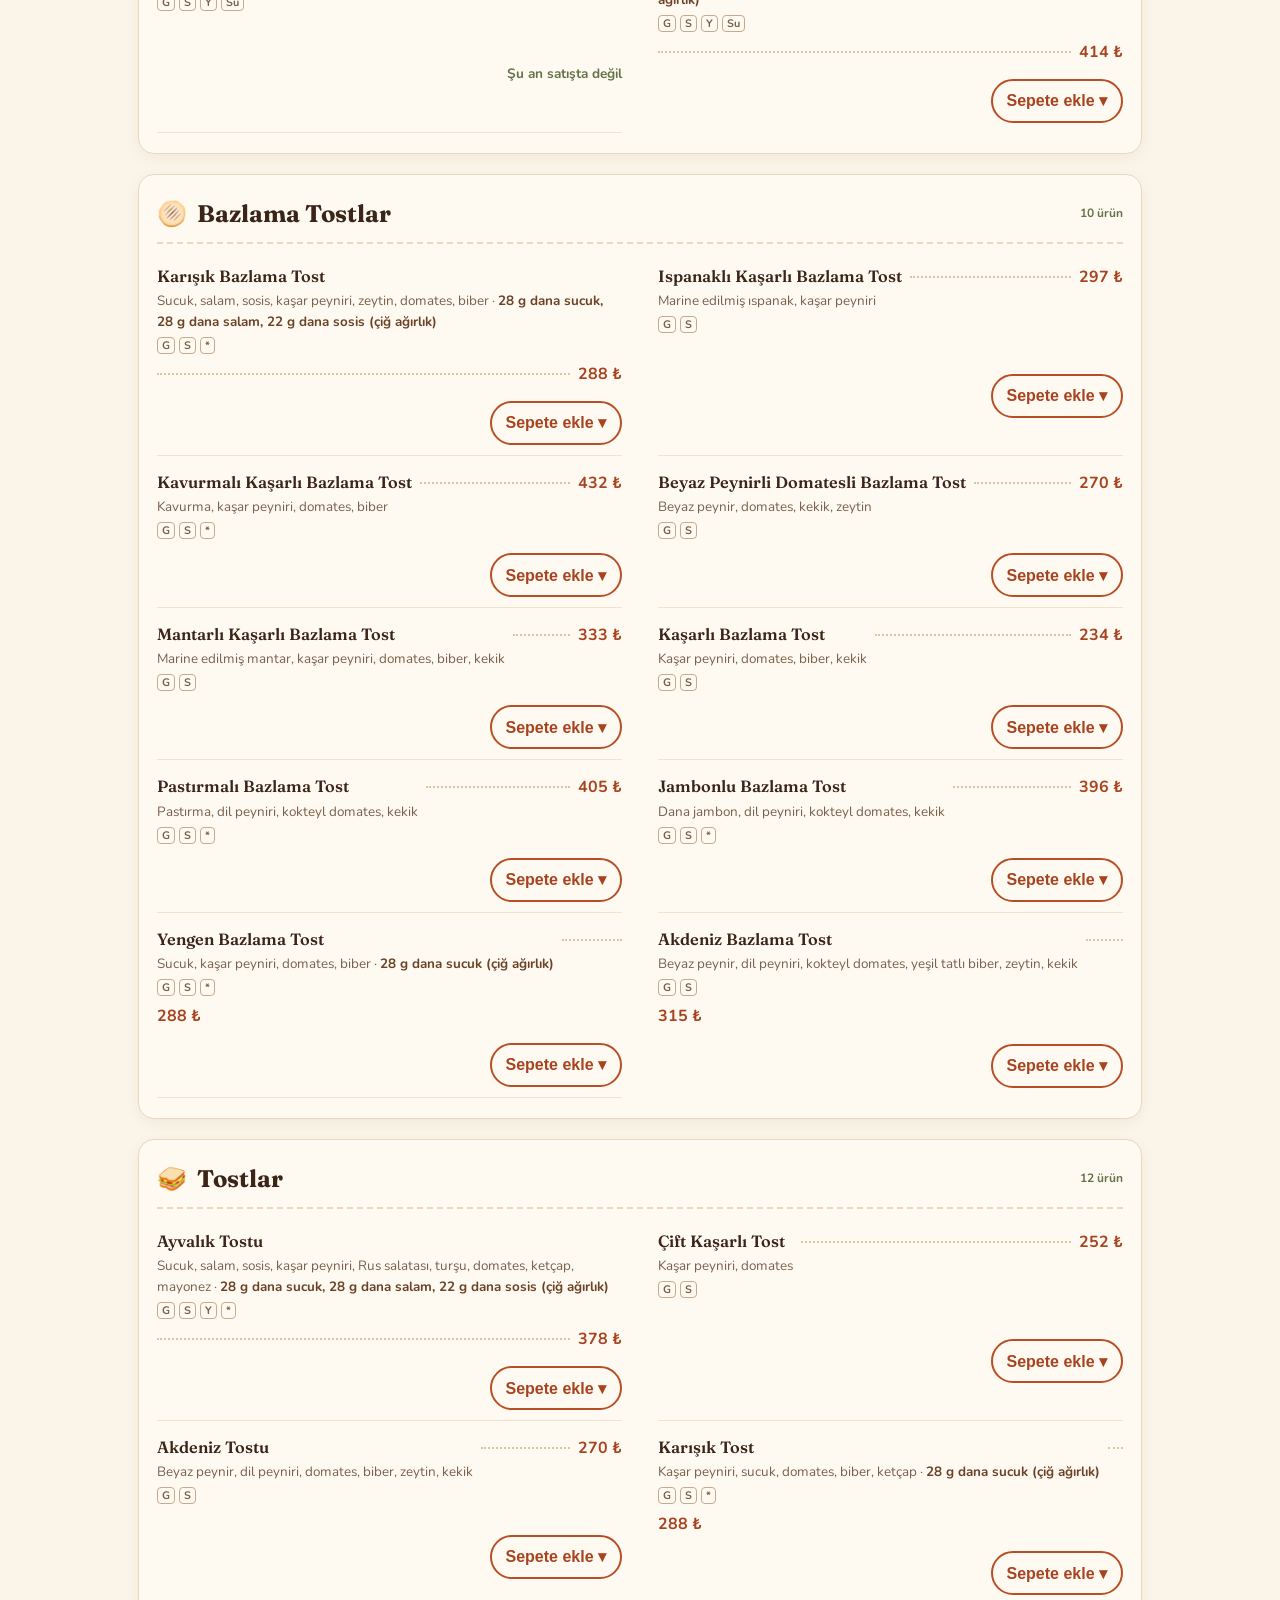
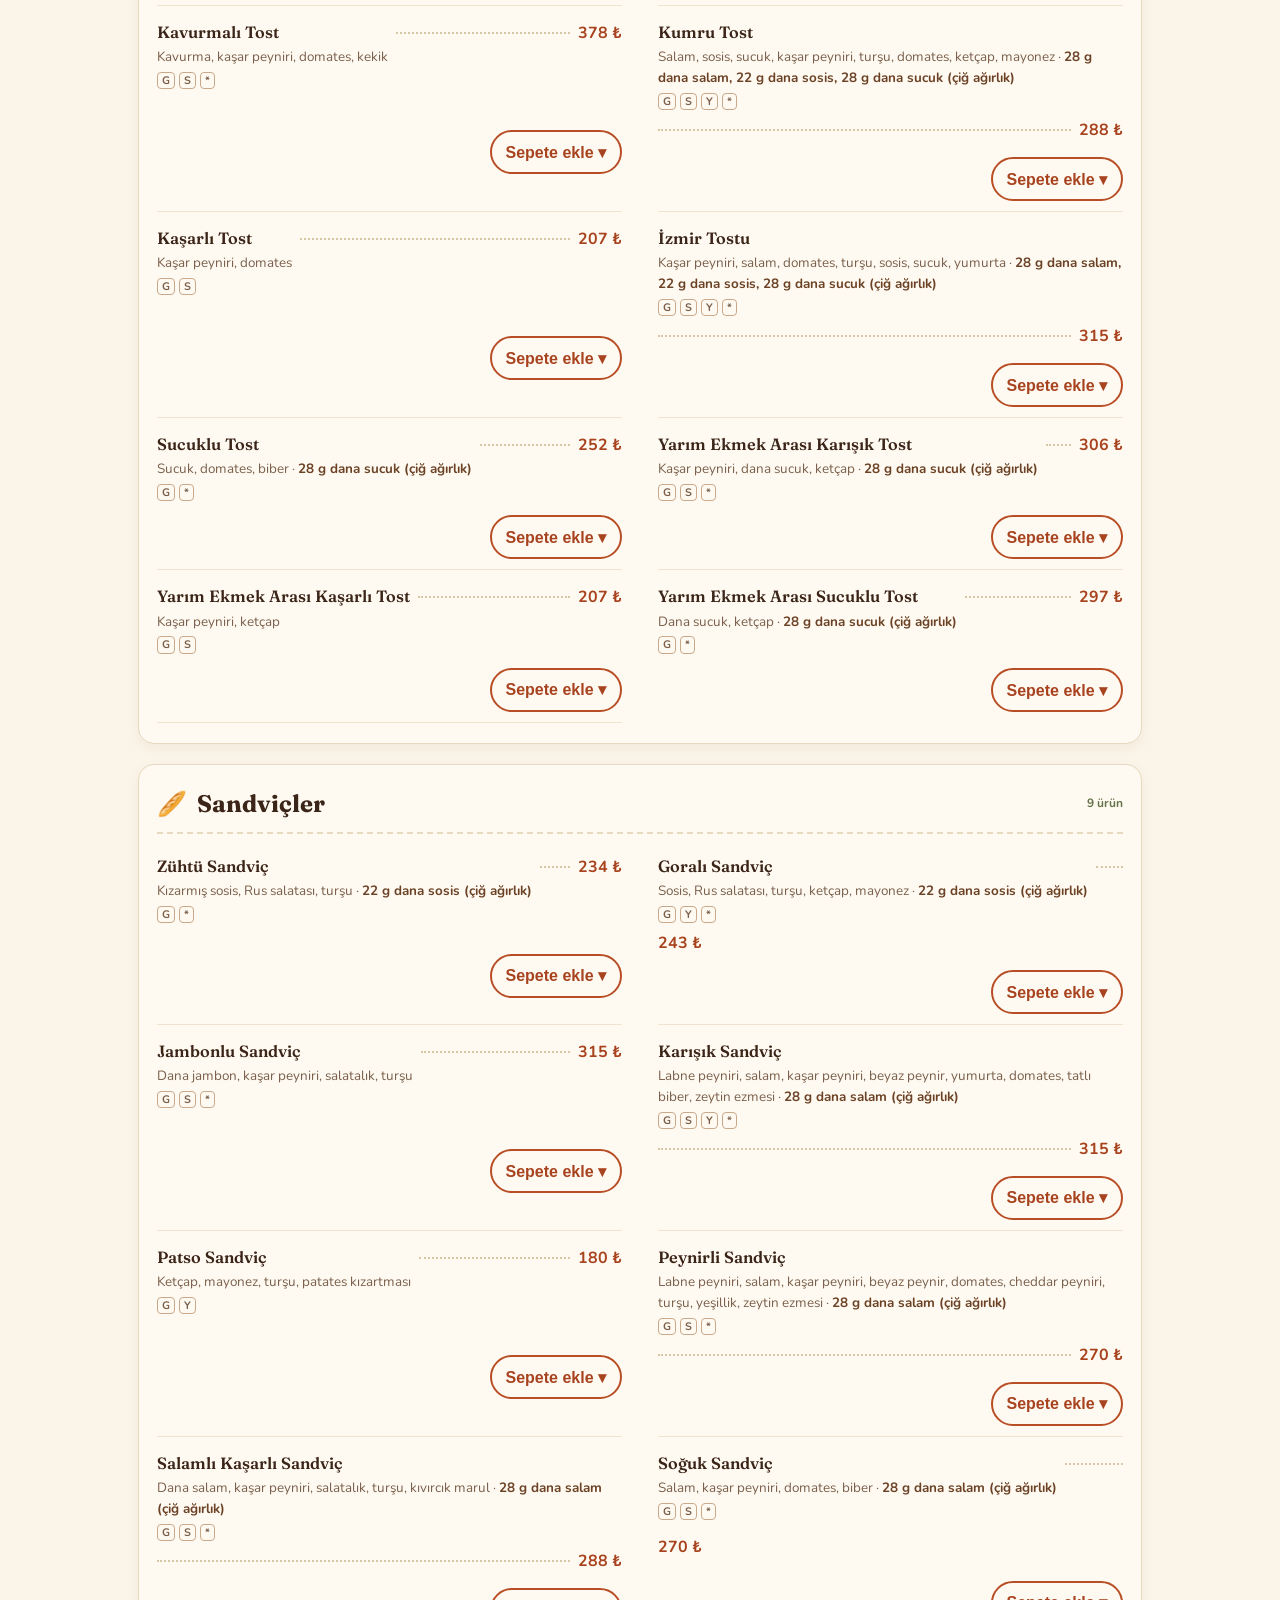
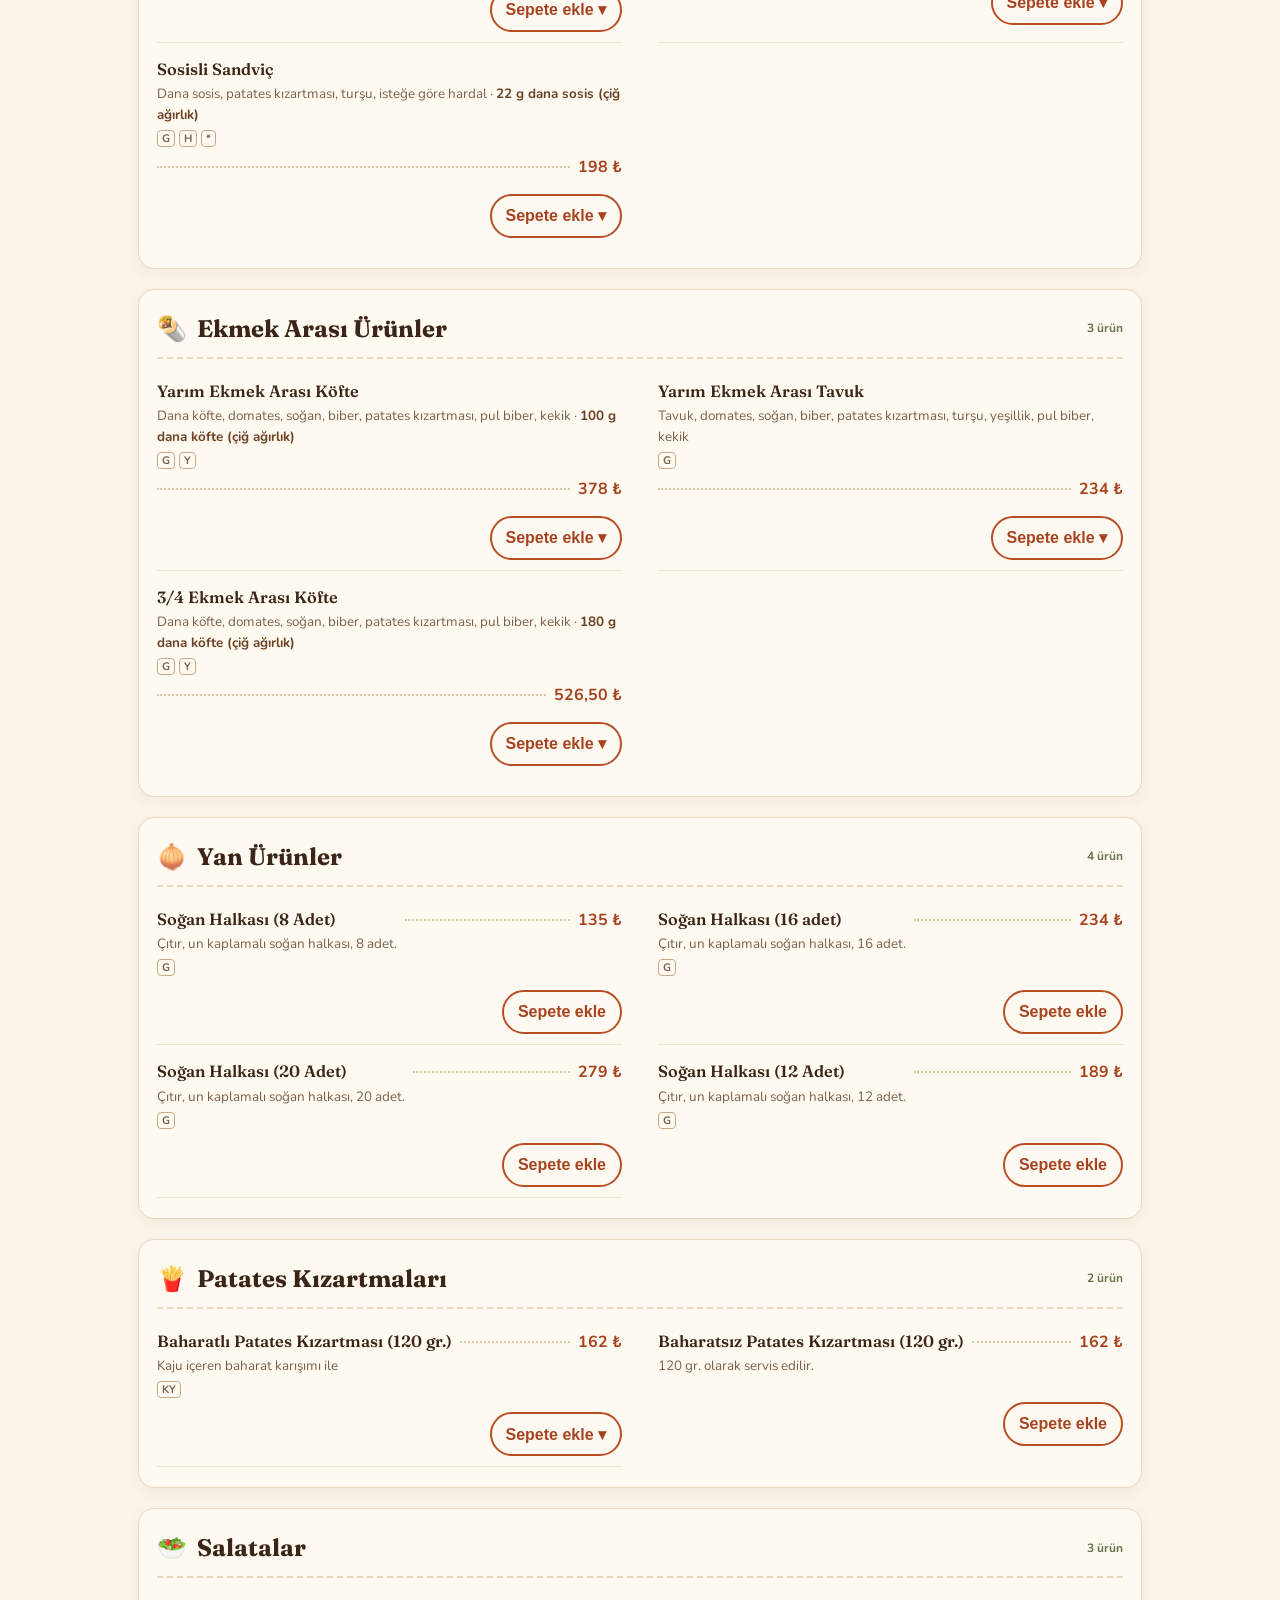
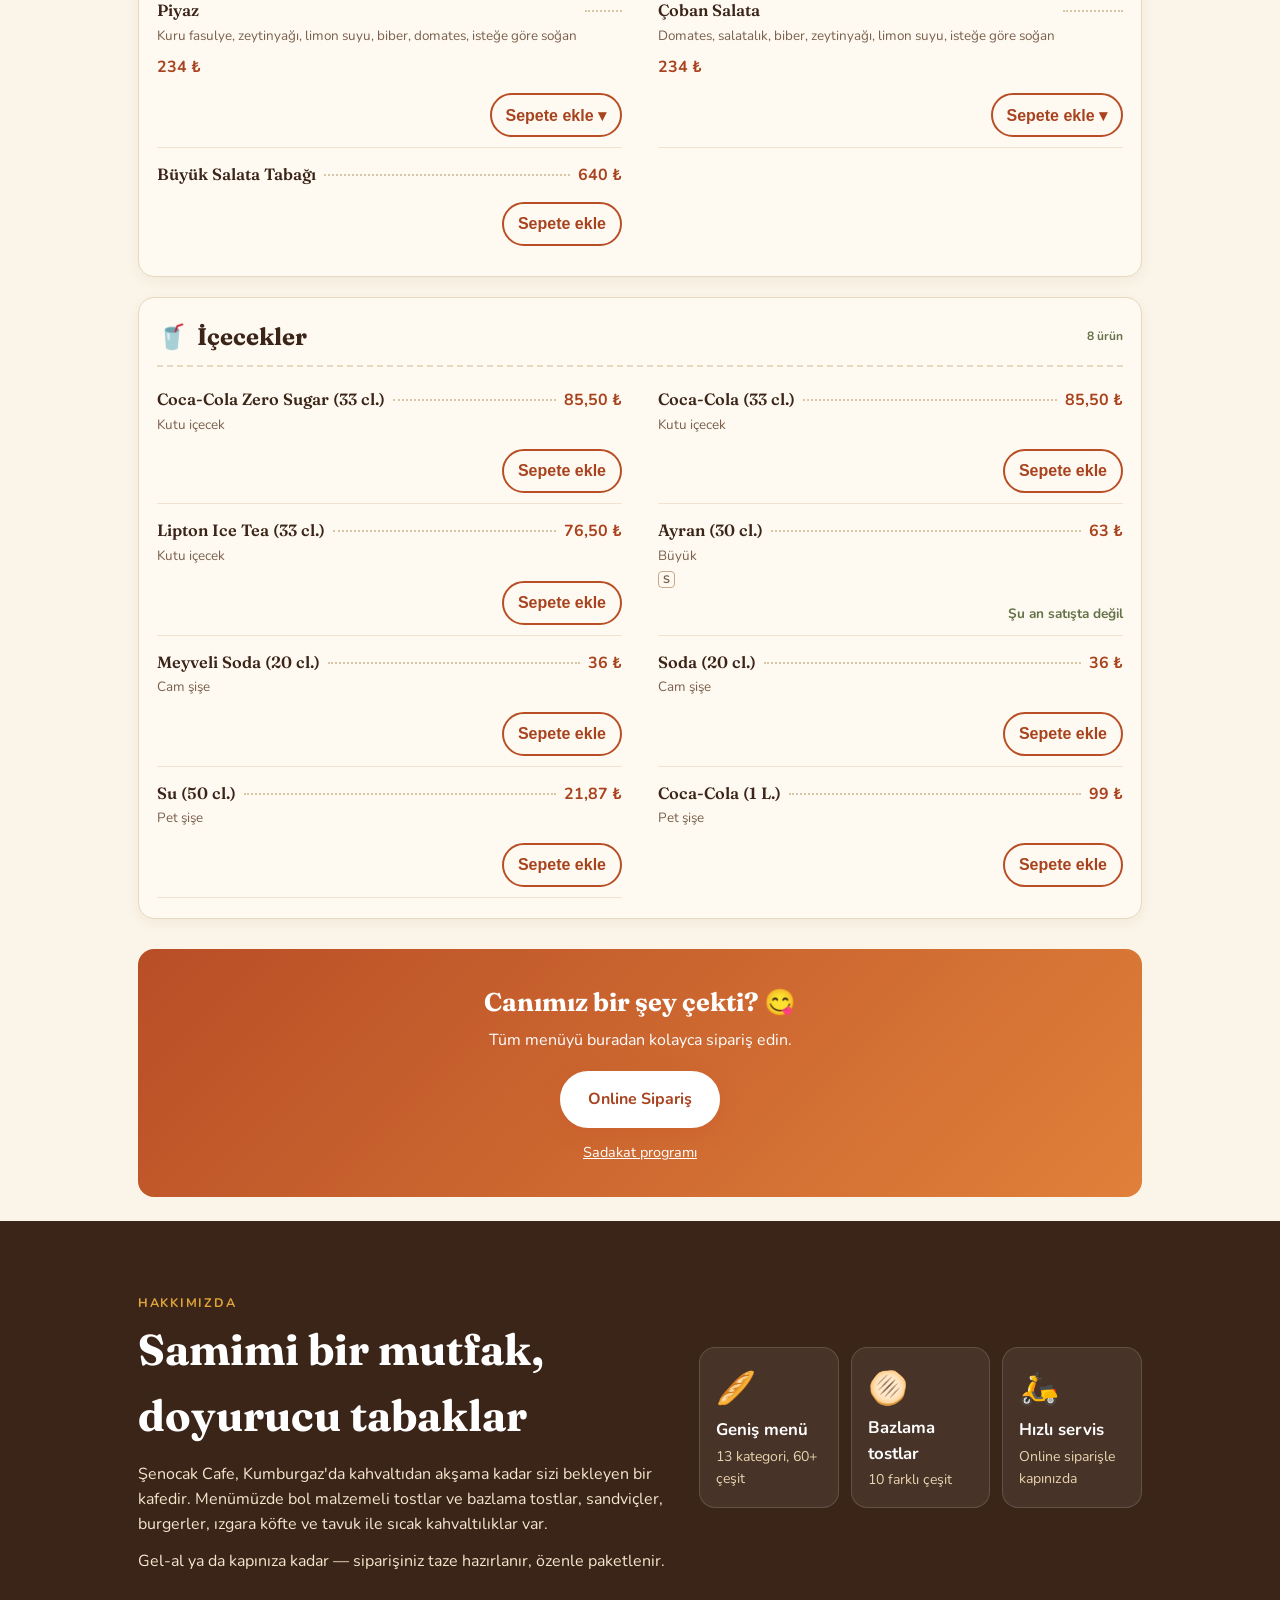
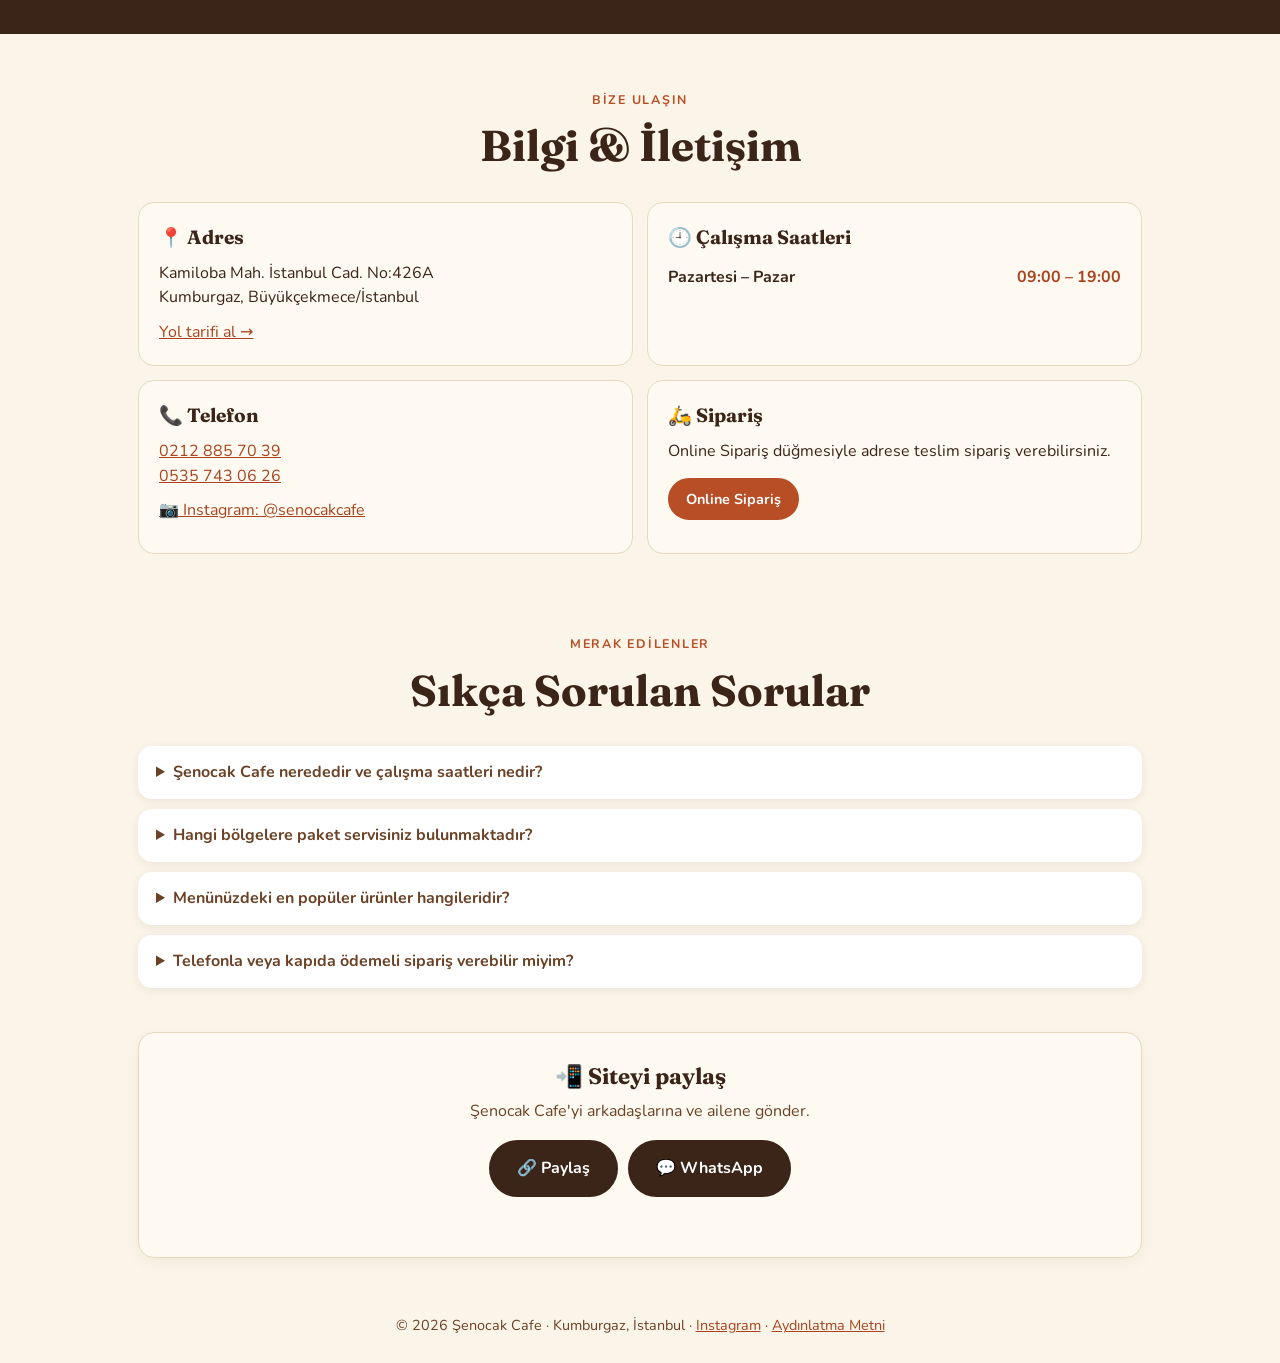
==== commit f9824d5d: "Malzeme ekle/çıkar seçenekleri (54 ürün/102 seçenek, secenekler-v3.csv; Islak Hamburger Menü Kola+Ay" ====
--- a/index.html
+++ b/index.html
@@ -144,7 +144,7 @@
 @font-face{font-family:'Nunito';font-style:normal;font-weight:400 700;font-display:swap;src:url(assets/fonts/nunito-latin.woff2) format('woff2');unicode-range:U+0000-00FF, U+0131, U+0152-0153, U+02BB-02BC, U+02C6, U+02DA, U+02DC, U+0304, U+0308, U+0329, U+2000-206F, U+20AC, U+2122, U+2191, U+2193, U+2212, U+2215, U+FEFF, U+FFFD}
 </style>
 <link rel="stylesheet" href="style.css?v=20261102a">
-<link rel="stylesheet" href="sepet.css?v=20261102b">
+<link rel="stylesheet" href="sepet.css?v=20261110a">
 </head>
 <body>
 <header class="topbar" id="top">
@@ -344,6 +344,6 @@
 
 <a class="fab" href="#sepet" data-sepet-ac aria-controls="spDrawer" aria-label="Online Sipariş">🛵 Online Sipariş</a>
 <script src="script.js"></script>
-<script src="sepet.js?v=20261102b"></script>
+<script src="sepet.js?v=20261110a"></script>
 </body>
 </html>
--- a/sepet.css
+++ b/sepet.css
@@ -43,3 +43,22 @@
 #spSend[hidden],.sp-ok-kutu[hidden]{display:none!important}
 .sp-ara{margin:0 0 8px;padding:8px 10px;border-radius:8px;background:#fff3cd;font-weight:700}.sp-ara a{color:inherit;text-decoration:underline;white-space:nowrap}.sp-izle a{font-weight:700;white-space:nowrap}
 .sp-rozet{display:block;text-align:center;margin:8px 0;background:#e0a53a;color:#3b2418;font-weight:800}
+
+/* Malzeme seçenekleri (10.11.2026) */
+.sp-opts{flex-basis:100%;border:1px solid var(--line);border-radius:12px;padding:8px 12px 10px;margin:8px 0 0;background:#fff}
+.sp-opts[hidden]{display:none}
+.sp-opts legend{font-weight:800;font-size:.9rem;padding:0 4px}
+.sp-opt{display:flex;align-items:center;gap:10px;min-height:44px;font-size:.95rem;cursor:pointer}
+.sp-opt input{width:22px;height:22px;flex:0 0 auto}
+.sp-opt span{flex:1 1 auto;min-width:0}
+.sp-opt-fark{white-space:nowrap}
+.sp-opt-row{display:flex;flex-wrap:wrap;gap:8px;margin-top:8px}
+.sp-opt-ok{flex:1 1 180px;min-height:44px;cursor:pointer;border:0;font:inherit;font-weight:800;padding:10px 18px}
+.sp-opt-ok:disabled{opacity:.45;cursor:not-allowed}
+.sp-opt-iptal{flex:0 0 auto}
+.sp-rozet-adet{align-self:center;margin-right:10px;font-size:.85rem;font-weight:800;color:var(--terra-d)}
+.sp-rozet-adet[hidden]{display:none}
+.sp-line{display:flex;flex-wrap:wrap;align-items:center;gap:4px 10px}
+.sp-line-ad{flex:1 1 200px;min-width:0}
+.sp-line-sec{flex-basis:100%;order:3;font-size:.82rem;color:var(--coffee)}
+.sp-line-q{flex:0 0 auto}
